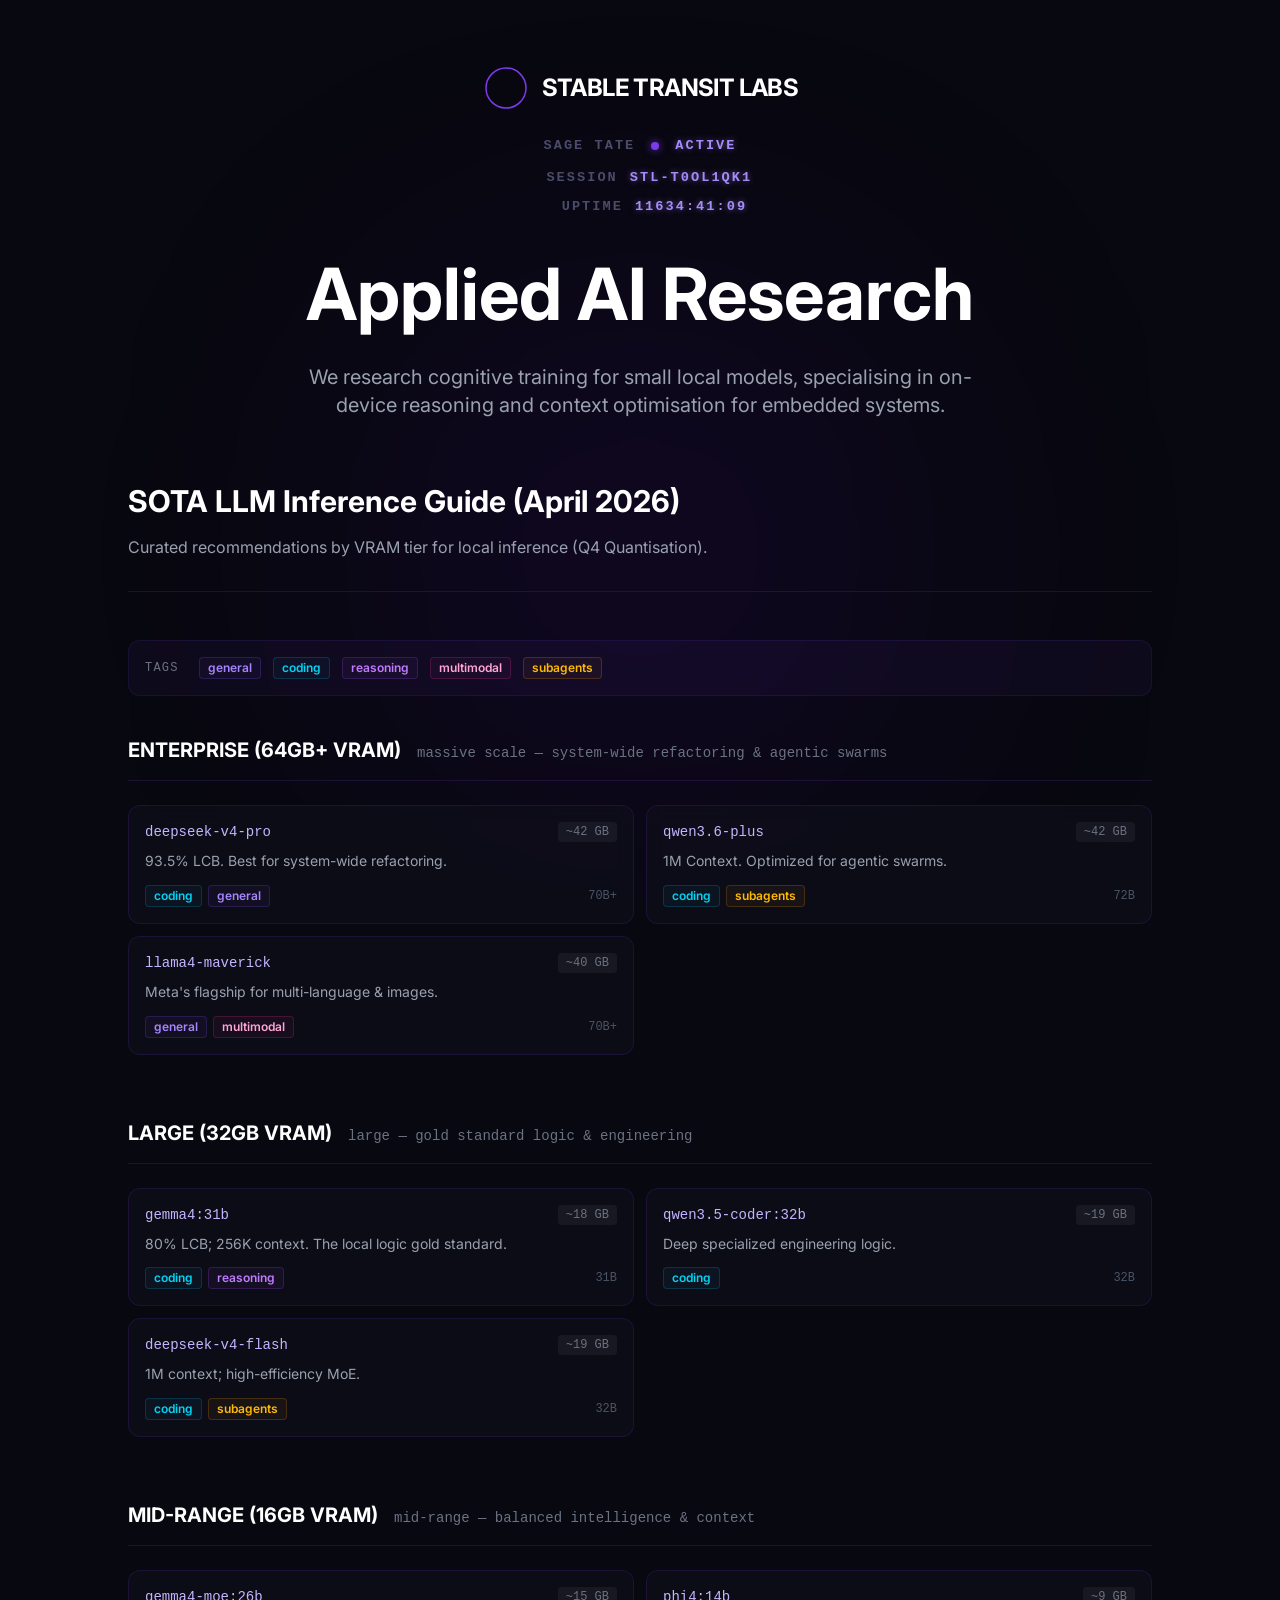
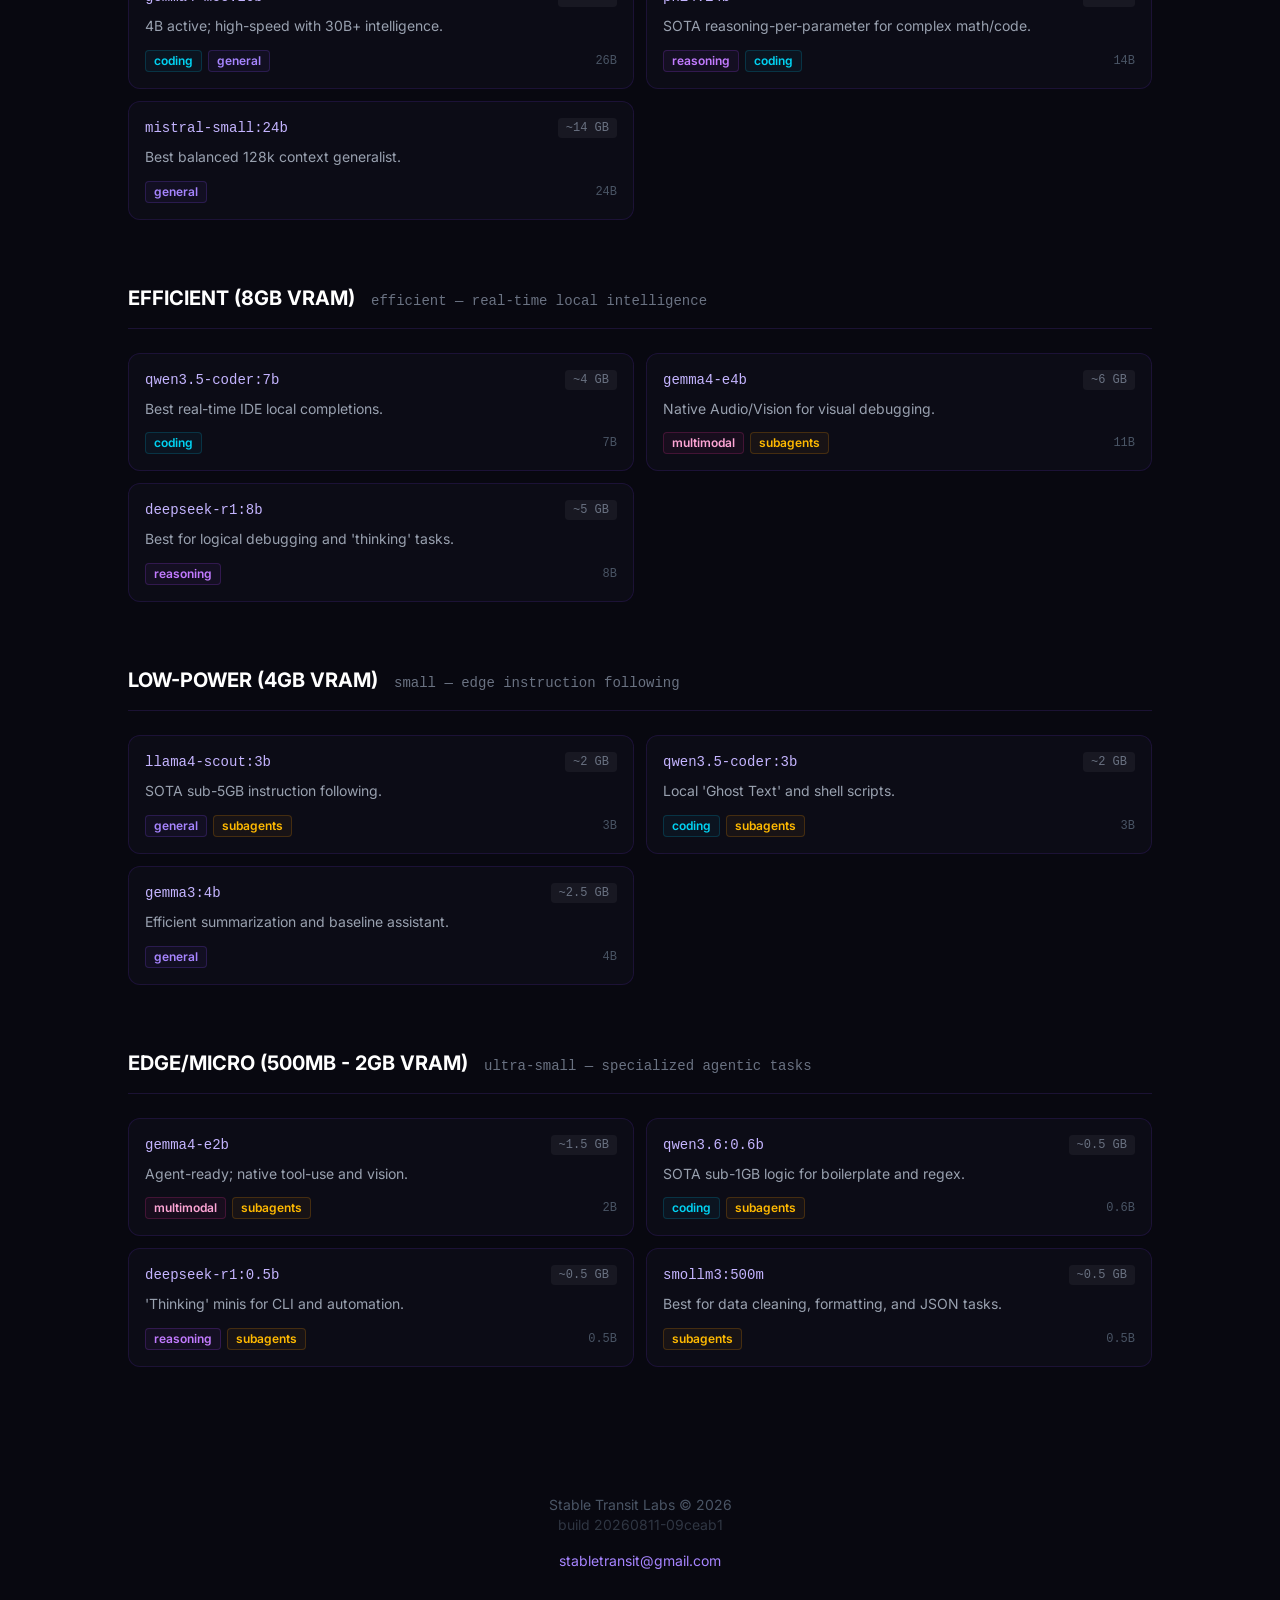
==== index.html @ 088f3f66 "deploy: build stamp at /version.json and in the footer" ====
<!DOCTYPE html><html lang="en"><head><meta name="build" content="20260811-09ceab1"><meta charset="utf-8"><link rel="icon" type="image/svg+xml" href="/favicon.svg"><meta name="viewport" content="width=device-width"><meta name="generator" content="Astro v7.2.0"><title>Stable Transit Labs | AI Research</title><meta name="description" content="Stable Transit Labs researches efficient local AI models and cognitive training methods. Includes a curated guide of SOTA LLMs for local hardware."><link rel="preconnect" href="https://fonts.googleapis.com"><link rel="preconnect" href="https://fonts.gstatic.com" crossorigin><link href="https://fonts.googleapis.com/css2?family=Inter:wght@400;600;700&family=Outfit:wght@500;700&display=swap" rel="stylesheet"><link rel="stylesheet" href="/assets/index.BXqlwFEC.css"></head><body class="bg-[#080810] text-gray-300"><main class="min-h-screen p-6 py-16"><div class="max-w-5xl mx-auto space-y-16"><!-- Header --><div class="text-center space-y-6"><div class="flex items-center justify-center gap-3"><!-- SVG Logo --><svg class="w-12 h-12" viewBox="0 0 48 48" fill="none" xmlns="http://www.w3.org/2000/svg"><circle cx="24" cy="24" r="20" fill="none" stroke="#7c3aed" stroke-width="1.5"></circle></svg><span class="text-2xl font-bold tracking-tight text-white font-outfit uppercase">Stable Transit Labs</span></div><div class="sage-status-wrapper" data-astro-cid-mwfmpsfx><div class="status-row" data-astro-cid-mwfmpsfx><span class="status-label" data-astro-cid-mwfmpsfx>SAGE TATE</span><span class="status-dot-wrapper" data-astro-cid-mwfmpsfx><span class="status-dot" data-astro-cid-mwfmpsfx></span></span><span class="status-value" id="sage-status-text" data-astro-cid-mwfmpsfx>INITIALISING</span></div><div class="status-row mt-2" data-astro-cid-mwfmpsfx><span class="status-label" data-astro-cid-mwfmpsfx>SESSION</span><span class="status-value font-mono" id="session-id" data-astro-cid-mwfmpsfx>--</span></div><div class="status-row mt-1" data-astro-cid-mwfmpsfx><span class="status-label" data-astro-cid-mwfmpsfx>UPTIME</span><span class="status-value font-mono" id="uptime-counter" data-astro-cid-mwfmpsfx>00:00:00</span></div></div><script type="module">var e=[`ACTIVE`,`REASONING`,`LISTENING`,`PROCESSING`,`READY`],t=0,n=Math.random().toString(36).substring(2,10).toUpperCase(),r=document.getElementById(`session-id`);r&&(r.textContent=`STL-${n}`);var i=new Date(`2025-08-08T08:00:00Z`).getTime();function a(){let n=document.getElementById(`sage-status-text`);n&&(n.textContent=e[t%e.length],t++)}function o(){let e=document.getElementById(`uptime-counter`);if(!e)return;let t=Date.now()-i,n=Math.floor(t/1e3);e.textContent=`${Math.floor(n/3600).toString().padStart(2,`0`)}:${Math.floor(n%3600/60).toString().padStart(2,`0`)}:${(n%60).toString().padStart(2,`0`)}`}a(),o(),setInterval(a,3e3),setInterval(o,1e3);</script><h1 class="text-5xl md:text-7xl font-bold text-white font-outfit leading-tight">Applied AI Research</h1><p class="text-xl text-gray-400 max-w-2xl mx-auto">We research cognitive training for small local models, specialising in on-device reasoning and context optimisation for embedded systems.</p></div><!-- LLM Guide Section --><section><div class="border-b border-violet-500/15 pb-8 mb-12"><h2 class="text-3xl font-bold text-white font-outfit mb-4">SOTA LLM Inference Guide (April 2026)</h2><p class="text-gray-400">Curated recommendations by VRAM tier for local inference (Q4 Quantisation).</p></div><div class="flex flex-wrap gap-3 mb-10 p-4 rounded-xl border border-violet-500/10 bg-violet-500/5"><span class="text-xs text-gray-500 uppercase tracking-widest self-center mr-2 font-mono">tags</span><span class="px-2 py-0.5 rounded text-xs font-semibold border border-violet-500/20 bg-violet-500/5 text-violet-400">general</span><span class="px-2 py-0.5 rounded text-xs font-semibold border border-cyan-500/20 bg-cyan-500/5 text-cyan-400">coding</span><span class="px-2 py-0.5 rounded text-xs font-semibold border border-purple-500/20 bg-purple-500/5 text-purple-400">reasoning</span><span class="px-2 py-0.5 rounded text-xs font-semibold border border-pink-500/20 bg-pink-500/5 text-pink-300">multimodal</span><span class="px-2 py-0.5 rounded text-xs font-semibold border border-amber-500/20 bg-amber-500/5 text-amber-400">subagents</span></div><div class="space-y-16"><div class="space-y-6"><div class="flex items-baseline gap-4 border-b border-violet-500/15 pb-4"><h3 class="text-xl font-bold text-white font-outfit">ENTERPRISE (64GB+ VRAM)</h3><span class="text-gray-500 text-sm font-mono">massive scale — system-wide refactoring &amp; agentic swarms</span></div><div class="grid grid-cols-1 md:grid-cols-2 gap-3"><div class="glass-card p-4 hover:border-violet-500/30 transition-colors border border-transparent bg-white/5 rounded-lg"><div class="flex items-start justify-between gap-3 mb-2"><code class="font-mono text-sm text-violet-300 break-all">deepseek-v4-pro</code><span class="shrink-0 text-xs font-mono text-gray-500 bg-white/5 px-2 py-0.5 rounded">~42 GB</span></div><p class="text-sm text-gray-400 mb-3 leading-relaxed">93.5% LCB. Best for system-wide refactoring.</p><div class="flex items-center justify-between"><div class="flex flex-wrap gap-1.5"><span class="px-2 py-0.5 rounded text-xs font-semibold border border-cyan-500/20 bg-cyan-500/5 text-cyan-400">coding</span><span class="px-2 py-0.5 rounded text-xs font-semibold border border-violet-500/20 bg-violet-500/5 text-violet-400">general</span></div><span class="text-xs font-mono text-gray-600">70B+</span></div></div><div class="glass-card p-4 hover:border-violet-500/30 transition-colors border border-transparent bg-white/5 rounded-lg"><div class="flex items-start justify-between gap-3 mb-2"><code class="font-mono text-sm text-violet-300 break-all">qwen3.6-plus</code><span class="shrink-0 text-xs font-mono text-gray-500 bg-white/5 px-2 py-0.5 rounded">~42 GB</span></div><p class="text-sm text-gray-400 mb-3 leading-relaxed">1M Context. Optimized for agentic swarms.</p><div class="flex items-center justify-between"><div class="flex flex-wrap gap-1.5"><span class="px-2 py-0.5 rounded text-xs font-semibold border border-cyan-500/20 bg-cyan-500/5 text-cyan-400">coding</span><span class="px-2 py-0.5 rounded text-xs font-semibold border border-amber-500/20 bg-amber-500/5 text-amber-400">subagents</span></div><span class="text-xs font-mono text-gray-600">72B</span></div></div><div class="glass-card p-4 hover:border-violet-500/30 transition-colors border border-transparent bg-white/5 rounded-lg"><div class="flex items-start justify-between gap-3 mb-2"><code class="font-mono text-sm text-violet-300 break-all">llama4-maverick</code><span class="shrink-0 text-xs font-mono text-gray-500 bg-white/5 px-2 py-0.5 rounded">~40 GB</span></div><p class="text-sm text-gray-400 mb-3 leading-relaxed">Meta&#39;s flagship for multi-language &amp; images.</p><div class="flex items-center justify-between"><div class="flex flex-wrap gap-1.5"><span class="px-2 py-0.5 rounded text-xs font-semibold border border-violet-500/20 bg-violet-500/5 text-violet-400">general</span><span class="px-2 py-0.5 rounded text-xs font-semibold border border-pink-500/20 bg-pink-500/5 text-pink-300">multimodal</span></div><span class="text-xs font-mono text-gray-600">70B+</span></div></div></div></div><div class="space-y-6"><div class="flex items-baseline gap-4 border-b border-violet-500/15 pb-4"><h3 class="text-xl font-bold text-white font-outfit">LARGE (32GB VRAM)</h3><span class="text-gray-500 text-sm font-mono">large — gold standard logic &amp; engineering</span></div><div class="grid grid-cols-1 md:grid-cols-2 gap-3"><div class="glass-card p-4 hover:border-violet-500/30 transition-colors border border-transparent bg-white/5 rounded-lg"><div class="flex items-start justify-between gap-3 mb-2"><code class="font-mono text-sm text-violet-300 break-all">gemma4:31b</code><span class="shrink-0 text-xs font-mono text-gray-500 bg-white/5 px-2 py-0.5 rounded">~18 GB</span></div><p class="text-sm text-gray-400 mb-3 leading-relaxed">80% LCB; 256K context. The local logic gold standard.</p><div class="flex items-center justify-between"><div class="flex flex-wrap gap-1.5"><span class="px-2 py-0.5 rounded text-xs font-semibold border border-cyan-500/20 bg-cyan-500/5 text-cyan-400">coding</span><span class="px-2 py-0.5 rounded text-xs font-semibold border border-purple-500/20 bg-purple-500/5 text-purple-400">reasoning</span></div><span class="text-xs font-mono text-gray-600">31B</span></div></div><div class="glass-card p-4 hover:border-violet-500/30 transition-colors border border-transparent bg-white/5 rounded-lg"><div class="flex items-start justify-between gap-3 mb-2"><code class="font-mono text-sm text-violet-300 break-all">qwen3.5-coder:32b</code><span class="shrink-0 text-xs font-mono text-gray-500 bg-white/5 px-2 py-0.5 rounded">~19 GB</span></div><p class="text-sm text-gray-400 mb-3 leading-relaxed">Deep specialized engineering logic.</p><div class="flex items-center justify-between"><div class="flex flex-wrap gap-1.5"><span class="px-2 py-0.5 rounded text-xs font-semibold border border-cyan-500/20 bg-cyan-500/5 text-cyan-400">coding</span></div><span class="text-xs font-mono text-gray-600">32B</span></div></div><div class="glass-card p-4 hover:border-violet-500/30 transition-colors border border-transparent bg-white/5 rounded-lg"><div class="flex items-start justify-between gap-3 mb-2"><code class="font-mono text-sm text-violet-300 break-all">deepseek-v4-flash</code><span class="shrink-0 text-xs font-mono text-gray-500 bg-white/5 px-2 py-0.5 rounded">~19 GB</span></div><p class="text-sm text-gray-400 mb-3 leading-relaxed">1M context; high-efficiency MoE.</p><div class="flex items-center justify-between"><div class="flex flex-wrap gap-1.5"><span class="px-2 py-0.5 rounded text-xs font-semibold border border-cyan-500/20 bg-cyan-500/5 text-cyan-400">coding</span><span class="px-2 py-0.5 rounded text-xs font-semibold border border-amber-500/20 bg-amber-500/5 text-amber-400">subagents</span></div><span class="text-xs font-mono text-gray-600">32B</span></div></div></div></div><div class="space-y-6"><div class="flex items-baseline gap-4 border-b border-violet-500/15 pb-4"><h3 class="text-xl font-bold text-white font-outfit">MID-RANGE (16GB VRAM)</h3><span class="text-gray-500 text-sm font-mono">mid-range — balanced intelligence &amp; context</span></div><div class="grid grid-cols-1 md:grid-cols-2 gap-3"><div class="glass-card p-4 hover:border-violet-500/30 transition-colors border border-transparent bg-white/5 rounded-lg"><div class="flex items-start justify-between gap-3 mb-2"><code class="font-mono text-sm text-violet-300 break-all">gemma4-moe:26b</code><span class="shrink-0 text-xs font-mono text-gray-500 bg-white/5 px-2 py-0.5 rounded">~15 GB</span></div><p class="text-sm text-gray-400 mb-3 leading-relaxed">4B active; high-speed with 30B+ intelligence.</p><div class="flex items-center justify-between"><div class="flex flex-wrap gap-1.5"><span class="px-2 py-0.5 rounded text-xs font-semibold border border-cyan-500/20 bg-cyan-500/5 text-cyan-400">coding</span><span class="px-2 py-0.5 rounded text-xs font-semibold border border-violet-500/20 bg-violet-500/5 text-violet-400">general</span></div><span class="text-xs font-mono text-gray-600">26B</span></div></div><div class="glass-card p-4 hover:border-violet-500/30 transition-colors border border-transparent bg-white/5 rounded-lg"><div class="flex items-start justify-between gap-3 mb-2"><code class="font-mono text-sm text-violet-300 break-all">phi4:14b</code><span class="shrink-0 text-xs font-mono text-gray-500 bg-white/5 px-2 py-0.5 rounded">~9 GB</span></div><p class="text-sm text-gray-400 mb-3 leading-relaxed">SOTA reasoning-per-parameter for complex math/code.</p><div class="flex items-center justify-between"><div class="flex flex-wrap gap-1.5"><span class="px-2 py-0.5 rounded text-xs font-semibold border border-purple-500/20 bg-purple-500/5 text-purple-400">reasoning</span><span class="px-2 py-0.5 rounded text-xs font-semibold border border-cyan-500/20 bg-cyan-500/5 text-cyan-400">coding</span></div><span class="text-xs font-mono text-gray-600">14B</span></div></div><div class="glass-card p-4 hover:border-violet-500/30 transition-colors border border-transparent bg-white/5 rounded-lg"><div class="flex items-start justify-between gap-3 mb-2"><code class="font-mono text-sm text-violet-300 break-all">mistral-small:24b</code><span class="shrink-0 text-xs font-mono text-gray-500 bg-white/5 px-2 py-0.5 rounded">~14 GB</span></div><p class="text-sm text-gray-400 mb-3 leading-relaxed">Best balanced 128k context generalist.</p><div class="flex items-center justify-between"><div class="flex flex-wrap gap-1.5"><span class="px-2 py-0.5 rounded text-xs font-semibold border border-violet-500/20 bg-violet-500/5 text-violet-400">general</span></div><span class="text-xs font-mono text-gray-600">24B</span></div></div></div></div><div class="space-y-6"><div class="flex items-baseline gap-4 border-b border-violet-500/15 pb-4"><h3 class="text-xl font-bold text-white font-outfit">EFFICIENT (8GB VRAM)</h3><span class="text-gray-500 text-sm font-mono">efficient — real-time local intelligence</span></div><div class="grid grid-cols-1 md:grid-cols-2 gap-3"><div class="glass-card p-4 hover:border-violet-500/30 transition-colors border border-transparent bg-white/5 rounded-lg"><div class="flex items-start justify-between gap-3 mb-2"><code class="font-mono text-sm text-violet-300 break-all">qwen3.5-coder:7b</code><span class="shrink-0 text-xs font-mono text-gray-500 bg-white/5 px-2 py-0.5 rounded">~4 GB</span></div><p class="text-sm text-gray-400 mb-3 leading-relaxed">Best real-time IDE local completions.</p><div class="flex items-center justify-between"><div class="flex flex-wrap gap-1.5"><span class="px-2 py-0.5 rounded text-xs font-semibold border border-cyan-500/20 bg-cyan-500/5 text-cyan-400">coding</span></div><span class="text-xs font-mono text-gray-600">7B</span></div></div><div class="glass-card p-4 hover:border-violet-500/30 transition-colors border border-transparent bg-white/5 rounded-lg"><div class="flex items-start justify-between gap-3 mb-2"><code class="font-mono text-sm text-violet-300 break-all">gemma4-e4b</code><span class="shrink-0 text-xs font-mono text-gray-500 bg-white/5 px-2 py-0.5 rounded">~6 GB</span></div><p class="text-sm text-gray-400 mb-3 leading-relaxed">Native Audio/Vision for visual debugging.</p><div class="flex items-center justify-between"><div class="flex flex-wrap gap-1.5"><span class="px-2 py-0.5 rounded text-xs font-semibold border border-pink-500/20 bg-pink-500/5 text-pink-300">multimodal</span><span class="px-2 py-0.5 rounded text-xs font-semibold border border-amber-500/20 bg-amber-500/5 text-amber-400">subagents</span></div><span class="text-xs font-mono text-gray-600">11B</span></div></div><div class="glass-card p-4 hover:border-violet-500/30 transition-colors border border-transparent bg-white/5 rounded-lg"><div class="flex items-start justify-between gap-3 mb-2"><code class="font-mono text-sm text-violet-300 break-all">deepseek-r1:8b</code><span class="shrink-0 text-xs font-mono text-gray-500 bg-white/5 px-2 py-0.5 rounded">~5 GB</span></div><p class="text-sm text-gray-400 mb-3 leading-relaxed">Best for logical debugging and &#39;thinking&#39; tasks.</p><div class="flex items-center justify-between"><div class="flex flex-wrap gap-1.5"><span class="px-2 py-0.5 rounded text-xs font-semibold border border-purple-500/20 bg-purple-500/5 text-purple-400">reasoning</span></div><span class="text-xs font-mono text-gray-600">8B</span></div></div></div></div><div class="space-y-6"><div class="flex items-baseline gap-4 border-b border-violet-500/15 pb-4"><h3 class="text-xl font-bold text-white font-outfit">LOW-POWER (4GB VRAM)</h3><span class="text-gray-500 text-sm font-mono">small — edge instruction following</span></div><div class="grid grid-cols-1 md:grid-cols-2 gap-3"><div class="glass-card p-4 hover:border-violet-500/30 transition-colors border border-transparent bg-white/5 rounded-lg"><div class="flex items-start justify-between gap-3 mb-2"><code class="font-mono text-sm text-violet-300 break-all">llama4-scout:3b</code><span class="shrink-0 text-xs font-mono text-gray-500 bg-white/5 px-2 py-0.5 rounded">~2 GB</span></div><p class="text-sm text-gray-400 mb-3 leading-relaxed">SOTA sub-5GB instruction following.</p><div class="flex items-center justify-between"><div class="flex flex-wrap gap-1.5"><span class="px-2 py-0.5 rounded text-xs font-semibold border border-violet-500/20 bg-violet-500/5 text-violet-400">general</span><span class="px-2 py-0.5 rounded text-xs font-semibold border border-amber-500/20 bg-amber-500/5 text-amber-400">subagents</span></div><span class="text-xs font-mono text-gray-600">3B</span></div></div><div class="glass-card p-4 hover:border-violet-500/30 transition-colors border border-transparent bg-white/5 rounded-lg"><div class="flex items-start justify-between gap-3 mb-2"><code class="font-mono text-sm text-violet-300 break-all">qwen3.5-coder:3b</code><span class="shrink-0 text-xs font-mono text-gray-500 bg-white/5 px-2 py-0.5 rounded">~2 GB</span></div><p class="text-sm text-gray-400 mb-3 leading-relaxed">Local &#39;Ghost Text&#39; and shell scripts.</p><div class="flex items-center justify-between"><div class="flex flex-wrap gap-1.5"><span class="px-2 py-0.5 rounded text-xs font-semibold border border-cyan-500/20 bg-cyan-500/5 text-cyan-400">coding</span><span class="px-2 py-0.5 rounded text-xs font-semibold border border-amber-500/20 bg-amber-500/5 text-amber-400">subagents</span></div><span class="text-xs font-mono text-gray-600">3B</span></div></div><div class="glass-card p-4 hover:border-violet-500/30 transition-colors border border-transparent bg-white/5 rounded-lg"><div class="flex items-start justify-between gap-3 mb-2"><code class="font-mono text-sm text-violet-300 break-all">gemma3:4b</code><span class="shrink-0 text-xs font-mono text-gray-500 bg-white/5 px-2 py-0.5 rounded">~2.5 GB</span></div><p class="text-sm text-gray-400 mb-3 leading-relaxed">Efficient summarization and baseline assistant.</p><div class="flex items-center justify-between"><div class="flex flex-wrap gap-1.5"><span class="px-2 py-0.5 rounded text-xs font-semibold border border-violet-500/20 bg-violet-500/5 text-violet-400">general</span></div><span class="text-xs font-mono text-gray-600">4B</span></div></div></div></div><div class="space-y-6"><div class="flex items-baseline gap-4 border-b border-violet-500/15 pb-4"><h3 class="text-xl font-bold text-white font-outfit">EDGE/MICRO (500MB - 2GB VRAM)</h3><span class="text-gray-500 text-sm font-mono">ultra-small — specialized agentic tasks</span></div><div class="grid grid-cols-1 md:grid-cols-2 gap-3"><div class="glass-card p-4 hover:border-violet-500/30 transition-colors border border-transparent bg-white/5 rounded-lg"><div class="flex items-start justify-between gap-3 mb-2"><code class="font-mono text-sm text-violet-300 break-all">gemma4-e2b</code><span class="shrink-0 text-xs font-mono text-gray-500 bg-white/5 px-2 py-0.5 rounded">~1.5 GB</span></div><p class="text-sm text-gray-400 mb-3 leading-relaxed">Agent-ready; native tool-use and vision.</p><div class="flex items-center justify-between"><div class="flex flex-wrap gap-1.5"><span class="px-2 py-0.5 rounded text-xs font-semibold border border-pink-500/20 bg-pink-500/5 text-pink-300">multimodal</span><span class="px-2 py-0.5 rounded text-xs font-semibold border border-amber-500/20 bg-amber-500/5 text-amber-400">subagents</span></div><span class="text-xs font-mono text-gray-600">2B</span></div></div><div class="glass-card p-4 hover:border-violet-500/30 transition-colors border border-transparent bg-white/5 rounded-lg"><div class="flex items-start justify-between gap-3 mb-2"><code class="font-mono text-sm text-violet-300 break-all">qwen3.6:0.6b</code><span class="shrink-0 text-xs font-mono text-gray-500 bg-white/5 px-2 py-0.5 rounded">~0.5 GB</span></div><p class="text-sm text-gray-400 mb-3 leading-relaxed">SOTA sub-1GB logic for boilerplate and regex.</p><div class="flex items-center justify-between"><div class="flex flex-wrap gap-1.5"><span class="px-2 py-0.5 rounded text-xs font-semibold border border-cyan-500/20 bg-cyan-500/5 text-cyan-400">coding</span><span class="px-2 py-0.5 rounded text-xs font-semibold border border-amber-500/20 bg-amber-500/5 text-amber-400">subagents</span></div><span class="text-xs font-mono text-gray-600">0.6B</span></div></div><div class="glass-card p-4 hover:border-violet-500/30 transition-colors border border-transparent bg-white/5 rounded-lg"><div class="flex items-start justify-between gap-3 mb-2"><code class="font-mono text-sm text-violet-300 break-all">deepseek-r1:0.5b</code><span class="shrink-0 text-xs font-mono text-gray-500 bg-white/5 px-2 py-0.5 rounded">~0.5 GB</span></div><p class="text-sm text-gray-400 mb-3 leading-relaxed">&#39;Thinking&#39; minis for CLI and automation.</p><div class="flex items-center justify-between"><div class="flex flex-wrap gap-1.5"><span class="px-2 py-0.5 rounded text-xs font-semibold border border-purple-500/20 bg-purple-500/5 text-purple-400">reasoning</span><span class="px-2 py-0.5 rounded text-xs font-semibold border border-amber-500/20 bg-amber-500/5 text-amber-400">subagents</span></div><span class="text-xs font-mono text-gray-600">0.5B</span></div></div><div class="glass-card p-4 hover:border-violet-500/30 transition-colors border border-transparent bg-white/5 rounded-lg"><div class="flex items-start justify-between gap-3 mb-2"><code class="font-mono text-sm text-violet-300 break-all">smollm3:500m</code><span class="shrink-0 text-xs font-mono text-gray-500 bg-white/5 px-2 py-0.5 rounded">~0.5 GB</span></div><p class="text-sm text-gray-400 mb-3 leading-relaxed">Best for data cleaning, formatting, and JSON tasks.</p><div class="flex items-center justify-between"><div class="flex flex-wrap gap-1.5"><span class="px-2 py-0.5 rounded text-xs font-semibold border border-amber-500/20 bg-amber-500/5 text-amber-400">subagents</span></div><span class="text-xs font-mono text-gray-600">0.5B</span></div></div></div></div></div></section><footer class="pt-16 text-sm text-gray-600 text-center"><p>Stable Transit Labs © 2026</p><span class="opacity-60">build 20260811-09ceab1</span><a href="mailto:stabletransit@gmail.com" class="text-violet-400 hover:text-white mt-4 block">stabletransit@gmail.com</a></footer></div></main><div class="fixed inset-0 -z-10 overflow-hidden pointer-events-none"><div class="absolute top-1/3 left-1/2 -translate-x-1/2 w-[500px] h-[500px] bg-violet-700/10 blur-[140px] rounded-full"></div></div></body></html>
---- assets/index.BXqlwFEC.css ----
/*! tailwindcss v4.3.3 | MIT License | https://tailwindcss.com */
@layer properties{@supports (((-webkit-hyphens:none)) and (not (margin-trim:inline))) or ((-moz-orient:inline) and (not (color:rgb(from red r g b)))){*,:before,:after,::backdrop{--tw-translate-x:0;--tw-translate-y:0;--tw-translate-z:0;--tw-space-y-reverse:0;--tw-border-style:solid;--tw-leading:initial;--tw-font-weight:initial;--tw-tracking:initial;--tw-blur:initial;--tw-brightness:initial;--tw-contrast:initial;--tw-grayscale:initial;--tw-hue-rotate:initial;--tw-invert:initial;--tw-opacity:initial;--tw-saturate:initial;--tw-sepia:initial;--tw-drop-shadow:initial;--tw-drop-shadow-color:initial;--tw-drop-shadow-alpha:100%;--tw-drop-shadow-size:initial;--tw-ease:initial}}}@layer theme{:root,:host{--font-sans:-apple-system, BlinkMacSystemFont, "Segoe UI", Roboto, "Helvetica Neue", "Noto Sans", Arial, sans-serif, "Apple Color Emoji", "Segoe UI Emoji", "Segoe UI Symbol", "Noto Color Emoji";--font-mono:ui-monospace, SFMono-Regular, Menlo, Monaco, Consolas, "Liberation Mono", "Courier New", monospace;--color-amber-400:oklch(82.8% .189 84.429);--color-amber-500:oklch(76.9% .188 70.08);--color-cyan-400:oklch(78.9% .154 211.53);--color-cyan-500:oklch(71.5% .143 215.221);--color-violet-300:oklch(81.1% .111 293.571);--color-violet-400:oklch(70.2% .183 293.541);--color-violet-500:oklch(60.6% .25 292.717);--color-violet-700:oklch(49.1% .27 292.581);--color-purple-400:oklch(71.4% .203 305.504);--color-purple-500:oklch(62.7% .265 303.9);--color-pink-300:oklch(82.3% .12 346.018);--color-pink-500:oklch(65.6% .241 354.308);--color-gray-300:oklch(87.2% .01 258.338);--color-gray-400:oklch(70.7% .022 261.325);--color-gray-500:oklch(55.1% .027 264.364);--color-gray-600:oklch(44.6% .03 256.802);--color-white:#fff;--spacing:.25rem;--container-2xl:42rem;--container-5xl:64rem;--text-xs:.75rem;--text-xs--line-height:calc(1 / .75);--text-sm:.875rem;--text-sm--line-height:calc(1.25 / .875);--text-xl:1.25rem;--text-xl--line-height:calc(1.75 / 1.25);--text-2xl:1.5rem;--text-2xl--line-height:calc(2 / 1.5);--text-3xl:1.875rem;--text-3xl--line-height:calc(2.25 / 1.875);--text-5xl:3rem;--text-5xl--line-height:1;--text-7xl:4.5rem;--text-7xl--line-height:1;--font-weight-semibold:600;--font-weight-bold:700;--tracking-tight:-.025em;--tracking-widest:.1em;--leading-tight:1.25;--leading-relaxed:1.625;--radius-lg:.5rem;--radius-xl:.75rem;--ease-in-out:cubic-bezier(.4, 0, .2, 1);--default-transition-duration:.15s;--default-transition-timing-function:cubic-bezier(.4, 0, .2, 1);--default-font-family:var(--font-sans);--default-mono-font-family:var(--font-mono);--color-brand-violet:var(--color-brand-violet);--color-brand-indigo:var(--color-brand-indigo);--color-bg-dark:var(--color-bg-dark);--color-bg-card:var(--color-bg-card)}}@layer base{*,:after,:before,::backdrop{box-sizing:border-box;border:0 solid;margin:0;padding:0}::file-selector-button{box-sizing:border-box;border:0 solid;margin:0;padding:0}html,:host{-webkit-text-size-adjust:100%;tab-size:4;line-height:1.5;font-family:var(--default-font-family,-apple-system, BlinkMacSystemFont, "Segoe UI", Roboto, "Helvetica Neue", "Noto Sans", Arial, sans-serif, "Apple Color Emoji", "Segoe UI Emoji", "Segoe UI Symbol", "Noto Color Emoji");font-feature-settings:var(--default-font-feature-settings,normal);font-variation-settings:var(--default-font-variation-settings,normal);-webkit-tap-highlight-color:transparent}hr{height:0;color:inherit;border-top-width:1px}abbr:where([title]){text-decoration:underline dotted}h1,h2,h3,h4,h5,h6{font-size:inherit;font-weight:inherit}a{color:inherit;-webkit-text-decoration:inherit;-webkit-text-decoration:inherit;-webkit-text-decoration:inherit;text-decoration:inherit}b,strong{font-weight:bolder}code,kbd,samp,pre{font-family:var(--default-mono-font-family,ui-monospace, SFMono-Regular, Menlo, Monaco, Consolas, "Liberation Mono", "Courier New", monospace);font-feature-settings:var(--default-mono-font-feature-settings,normal);font-variation-settings:var(--default-mono-font-variation-settings,normal);font-size:1em}small{font-size:80%}sub,sup{vertical-align:baseline;font-size:75%;line-height:0;position:relative}sub{bottom:-.25em}sup{top:-.5em}table{text-indent:0;border-color:inherit;border-collapse:collapse}:-moz-focusring:where(:not(iframe)){outline:auto}progress{vertical-align:baseline}summary{display:list-item}ol,ul,menu{list-style:none}img,svg,video,canvas,audio,iframe,embed,object{vertical-align:middle;display:block}img,video{max-width:100%;height:auto}button,input,select,optgroup,textarea{font:inherit;font-feature-settings:inherit;font-variation-settings:inherit;letter-spacing:inherit;color:inherit;opacity:1;background-color:#0000;border-radius:0}::file-selector-button{font:inherit;font-feature-settings:inherit;font-variation-settings:inherit;letter-spacing:inherit;color:inherit;opacity:1;background-color:#0000;border-radius:0}:where(select:is([multiple],[size])) optgroup{font-weight:bolder}:where(select:is([multiple],[size])) optgroup option{padding-inline-start:20px}::file-selector-button{margin-inline-end:4px}::placeholder{opacity:1}@supports (not ((-webkit-appearance:-apple-pay-button))) or (contain-intrinsic-size:1px){::placeholder{color:currentColor}@supports (color:color-mix(in lab, red, red)){::placeholder{color:color-mix(in oklab, currentcolor 50%, transparent)}}}textarea{resize:vertical}::-webkit-search-decoration{-webkit-appearance:none}::-webkit-date-and-time-value{min-height:1lh;text-align:inherit}::-webkit-datetime-edit{display:inline-flex}::-webkit-datetime-edit-fields-wrapper{padding:0}::-webkit-datetime-edit{padding-block:0}::-webkit-datetime-edit-year-field{padding-block:0}::-webkit-datetime-edit-month-field{padding-block:0}::-webkit-datetime-edit-day-field{padding-block:0}::-webkit-datetime-edit-hour-field{padding-block:0}::-webkit-datetime-edit-minute-field{padding-block:0}::-webkit-datetime-edit-second-field{padding-block:0}::-webkit-datetime-edit-millisecond-field{padding-block:0}::-webkit-datetime-edit-meridiem-field{padding-block:0}::-webkit-calendar-picker-indicator{line-height:1}:-moz-ui-invalid{box-shadow:none}button,input:where([type=button],[type=reset],[type=submit]){appearance:button}::file-selector-button{appearance:button}::-webkit-inner-spin-button{height:auto}::-webkit-outer-spin-button{height:auto}[hidden]:where(:not([hidden=until-found])){display:none!important}}@layer components;@layer utilities{.pointer-events-none{pointer-events:none}.absolute{position:absolute}.fixed{position:fixed}.inset-0{inset:0}.top-1\/3{top:33.3333%}.left-1\/2{left:50%}.-z-10{z-index:calc(10 * -1)}.mx-auto{margin-inline:auto}.mt-1{margin-top:var(--spacing)}.mt-2{margin-top:calc(var(--spacing) * 2)}.mt-4{margin-top:calc(var(--spacing) * 4)}.mr-2{margin-right:calc(var(--spacing) * 2)}.mb-2{margin-bottom:calc(var(--spacing) * 2)}.mb-3{margin-bottom:calc(var(--spacing) * 3)}.mb-4{margin-bottom:calc(var(--spacing) * 4)}.mb-10{margin-bottom:calc(var(--spacing) * 10)}.mb-12{margin-bottom:calc(var(--spacing) * 12)}.block{display:block}.flex{display:flex}.grid{display:grid}.h-12{height:calc(var(--spacing) * 12)}.h-\[500px\]{height:500px}.min-h-screen{min-height:100vh}.w-12{width:calc(var(--spacing) * 12)}.w-\[500px\]{width:500px}.max-w-2xl{max-width:var(--container-2xl)}.max-w-5xl{max-width:var(--container-5xl)}.shrink-0{flex-shrink:0}.-translate-x-1\/2{--tw-translate-x:calc(calc(1 / 2 * 100%) * -1);translate:var(--tw-translate-x) var(--tw-translate-y)}.grid-cols-1{grid-template-columns:repeat(1,minmax(0,1fr))}.flex-wrap{flex-wrap:wrap}.items-baseline{align-items:baseline}.items-center{align-items:center}.items-start{align-items:flex-start}.justify-between{justify-content:space-between}.justify-center{justify-content:center}.gap-1\.5{gap:calc(var(--spacing) * 1.5)}.gap-3{gap:calc(var(--spacing) * 3)}.gap-4{gap:calc(var(--spacing) * 4)}:where(.space-y-6>:not(:last-child)){--tw-space-y-reverse:0;margin-block-start:calc(calc(var(--spacing) * 6) * var(--tw-space-y-reverse));margin-block-end:calc(calc(var(--spacing) * 6) * calc(1 - var(--tw-space-y-reverse)))}:where(.space-y-16>:not(:last-child)){--tw-space-y-reverse:0;margin-block-start:calc(calc(var(--spacing) * 16) * var(--tw-space-y-reverse));margin-block-end:calc(calc(var(--spacing) * 16) * calc(1 - var(--tw-space-y-reverse)))}.self-center{align-self:center}.overflow-hidden{overflow:hidden}.rounded{border-radius:.25rem}.rounded-full{border-radius:3.40282e38px}.rounded-lg{border-radius:var(--radius-lg)}.rounded-xl{border-radius:var(--radius-xl)}.border{border-style:var(--tw-border-style);border-width:1px}.border-b{border-bottom-style:var(--tw-border-style);border-bottom-width:1px}.border-amber-500\/20{border-color:#f99c0033}@supports (color:color-mix(in lab, red, red)){.border-amber-500\/20{border-color:color-mix(in oklab, var(--color-amber-500) 20%, transparent)}}.border-cyan-500\/20{border-color:#00b7d733}@supports (color:color-mix(in lab, red, red)){.border-cyan-500\/20{border-color:color-mix(in oklab, var(--color-cyan-500) 20%, transparent)}}.border-pink-500\/20{border-color:#f6339a33}@supports (color:color-mix(in lab, red, red)){.border-pink-500\/20{border-color:color-mix(in oklab, var(--color-pink-500) 20%, transparent)}}.border-purple-500\/20{border-color:#ac4bff33}@supports (color:color-mix(in lab, red, red)){.border-purple-500\/20{border-color:color-mix(in oklab, var(--color-purple-500) 20%, transparent)}}.border-transparent{border-color:#0000}.border-violet-500\/10{border-color:#8d54ff1a}@supports (color:color-mix(in lab, red, red)){.border-violet-500\/10{border-color:color-mix(in oklab, var(--color-violet-500) 10%, transparent)}}.border-violet-500\/15{border-color:#8d54ff26}@supports (color:color-mix(in lab, red, red)){.border-violet-500\/15{border-color:color-mix(in oklab, var(--color-violet-500) 15%, transparent)}}.border-violet-500\/20{border-color:#8d54ff33}@supports (color:color-mix(in lab, red, red)){.border-violet-500\/20{border-color:color-mix(in oklab, var(--color-violet-500) 20%, transparent)}}.bg-\[\#080810\]{background-color:#080810}.bg-amber-500\/5{background-color:#f99c000d}@supports (color:color-mix(in lab, red, red)){.bg-amber-500\/5{background-color:color-mix(in oklab, var(--color-amber-500) 5%, transparent)}}.bg-cyan-500\/5{background-color:#00b7d70d}@supports (color:color-mix(in lab, red, red)){.bg-cyan-500\/5{background-color:color-mix(in oklab, var(--color-cyan-500) 5%, transparent)}}.bg-pink-500\/5{background-color:#f6339a0d}@supports (color:color-mix(in lab, red, red)){.bg-pink-500\/5{background-color:color-mix(in oklab, var(--color-pink-500) 5%, transparent)}}.bg-purple-500\/5{background-color:#ac4bff0d}@supports (color:color-mix(in lab, red, red)){.bg-purple-500\/5{background-color:color-mix(in oklab, var(--color-purple-500) 5%, transparent)}}.bg-violet-500\/5{background-color:#8d54ff0d}@supports (color:color-mix(in lab, red, red)){.bg-violet-500\/5{background-color:color-mix(in oklab, var(--color-violet-500) 5%, transparent)}}.bg-violet-700\/10{background-color:#7008e71a}@supports (color:color-mix(in lab, red, red)){.bg-violet-700\/10{background-color:color-mix(in oklab, var(--color-violet-700) 10%, transparent)}}.bg-white\/5{background-color:#ffffff0d}@supports (color:color-mix(in lab, red, red)){.bg-white\/5{background-color:color-mix(in oklab, var(--color-white) 5%, transparent)}}.p-4{padding:calc(var(--spacing) * 4)}.p-6{padding:calc(var(--spacing) * 6)}.px-2{padding-inline:calc(var(--spacing) * 2)}.py-0\.5{padding-block:calc(var(--spacing) * .5)}.py-16{padding-block:calc(var(--spacing) * 16)}.pt-16{padding-top:calc(var(--spacing) * 16)}.pb-4{padding-bottom:calc(var(--spacing) * 4)}.pb-8{padding-bottom:calc(var(--spacing) * 8)}.text-center{text-align:center}.font-mono{font-family:var(--font-mono)}.text-2xl{font-size:var(--text-2xl);line-height:var(--tw-leading,var(--text-2xl--line-height))}.text-3xl{font-size:var(--text-3xl);line-height:var(--tw-leading,var(--text-3xl--line-height))}.text-5xl{font-size:var(--text-5xl);line-height:var(--tw-leading,var(--text-5xl--line-height))}.text-sm{font-size:var(--text-sm);line-height:var(--tw-leading,var(--text-sm--line-height))}.text-xl{font-size:var(--text-xl);line-height:var(--tw-leading,var(--text-xl--line-height))}.text-xs{font-size:var(--text-xs);line-height:var(--tw-leading,var(--text-xs--line-height))}.leading-relaxed{--tw-leading:var(--leading-relaxed);line-height:var(--leading-relaxed)}.leading-tight{--tw-leading:var(--leading-tight);line-height:var(--leading-tight)}.font-bold{--tw-font-weight:var(--font-weight-bold);font-weight:var(--font-weight-bold)}.font-semibold{--tw-font-weight:var(--font-weight-semibold);font-weight:var(--font-weight-semibold)}.tracking-tight{--tw-tracking:var(--tracking-tight);letter-spacing:var(--tracking-tight)}.tracking-widest{--tw-tracking:var(--tracking-widest);letter-spacing:var(--tracking-widest)}.break-all{word-break:break-all}.text-amber-400{color:var(--color-amber-400)}.text-cyan-400{color:var(--color-cyan-400)}.text-gray-300{color:var(--color-gray-300)}.text-gray-400{color:var(--color-gray-400)}.text-gray-500{color:var(--color-gray-500)}.text-gray-600{color:var(--color-gray-600)}.text-pink-300{color:var(--color-pink-300)}.text-purple-400{color:var(--color-purple-400)}.text-violet-300{color:var(--color-violet-300)}.text-violet-400{color:var(--color-violet-400)}.text-white{color:var(--color-white)}.uppercase{text-transform:uppercase}.opacity-60{opacity:.6}.blur-\[140px\]{--tw-blur:blur(140px);filter:var(--tw-blur,) var(--tw-brightness,) var(--tw-contrast,) var(--tw-grayscale,) var(--tw-hue-rotate,) var(--tw-invert,) var(--tw-saturate,) var(--tw-sepia,) var(--tw-drop-shadow,)}.transition-colors{transition-property:color,background-color,border-color,outline-color,text-decoration-color,fill,stroke,--tw-gradient-from,--tw-gradient-via,--tw-gradient-to;transition-timing-function:var(--tw-ease,var(--default-transition-timing-function));transition-duration:var(--tw-duration,var(--default-transition-duration))}.ease-in-out{--tw-ease:var(--ease-in-out);transition-timing-function:var(--ease-in-out)}@media (hover:hover){.hover\:border-violet-500\/30:hover{border-color:#8d54ff4d}@supports (color:color-mix(in lab, red, red)){.hover\:border-violet-500\/30:hover{border-color:color-mix(in oklab, var(--color-violet-500) 30%, transparent)}}.hover\:text-white:hover{color:var(--color-white)}}@media (width>=48rem){.md\:grid-cols-2{grid-template-columns:repeat(2,minmax(0,1fr))}.md\:text-7xl{font-size:var(--text-7xl);line-height:var(--tw-leading,var(--text-7xl--line-height))}}}:root{--color-brand-violet:#7c3aed;--color-brand-indigo:#4338ca;--color-bg-dark:#080810;--color-bg-card:#0f0f1a}body{background-color:var(--color-bg-dark);color:#e5e5e5;font-family:Inter,system-ui,-apple-system,sans-serif}.glass-card{backdrop-filter:blur(10px);background:#0f0f1ab3;border:1px solid #7c3aed26;border-radius:12px}.violet-glow{text-shadow:0 0 12px #7c3aed99}.violet-border-glow{box-shadow:0 0 15px #7c3aed40}@property --tw-translate-x{syntax:"*";inherits:false;initial-value:0}@property --tw-translate-y{syntax:"*";inherits:false;initial-value:0}@property --tw-translate-z{syntax:"*";inherits:false;initial-value:0}@property --tw-space-y-reverse{syntax:"*";inherits:false;initial-value:0}@property --tw-border-style{syntax:"*";inherits:false;initial-value:solid}@property --tw-leading{syntax:"*";inherits:false}@property --tw-font-weight{syntax:"*";inherits:false}@property --tw-tracking{syntax:"*";inherits:false}@property --tw-blur{syntax:"*";inherits:false}@property --tw-brightness{syntax:"*";inherits:false}@property --tw-contrast{syntax:"*";inherits:false}@property --tw-grayscale{syntax:"*";inherits:false}@property --tw-hue-rotate{syntax:"*";inherits:false}@property --tw-invert{syntax:"*";inherits:false}@property --tw-opacity{syntax:"*";inherits:false}@property --tw-saturate{syntax:"*";inherits:false}@property --tw-sepia{syntax:"*";inherits:false}@property --tw-drop-shadow{syntax:"*";inherits:false}@property --tw-drop-shadow-color{syntax:"*";inherits:false}@property --tw-drop-shadow-alpha{syntax:"<percentage>";inherits:false;initial-value:100%}@property --tw-drop-shadow-size{syntax:"*";inherits:false}@property --tw-ease{syntax:"*";inherits:false}.sage-status-wrapper[data-astro-cid-mwfmpsfx]{flex-direction:column;align-items:center;gap:.25rem;margin-bottom:2rem;font-family:Courier New,Courier,monospace;display:flex}.status-row[data-astro-cid-mwfmpsfx]{letter-spacing:.15em;align-items:center;gap:.75rem;font-size:.85rem;display:flex}.status-label[data-astro-cid-mwfmpsfx]{color:#4b4b6a;text-align:right;min-width:90px;font-weight:700}.status-value[data-astro-cid-mwfmpsfx]{color:#a78bfa;text-shadow:0 0 6px #a78bfa80;font-weight:700}.status-dot-wrapper[data-astro-cid-mwfmpsfx]{justify-content:center;align-items:center;width:16px;height:16px;display:inline-flex}.status-dot[data-astro-cid-mwfmpsfx]{background-color:#7c3aed;border-radius:50%;width:8px;height:8px;animation:2s ease-in-out infinite pulse-dot;display:inline-block;box-shadow:0 0 8px #7c3aedcc}@keyframes pulse-dot{0%,to{opacity:1;box-shadow:0 0 8px #7c3aedcc}50%{opacity:.5;box-shadow:0 0 3px #7c3aed4d}}
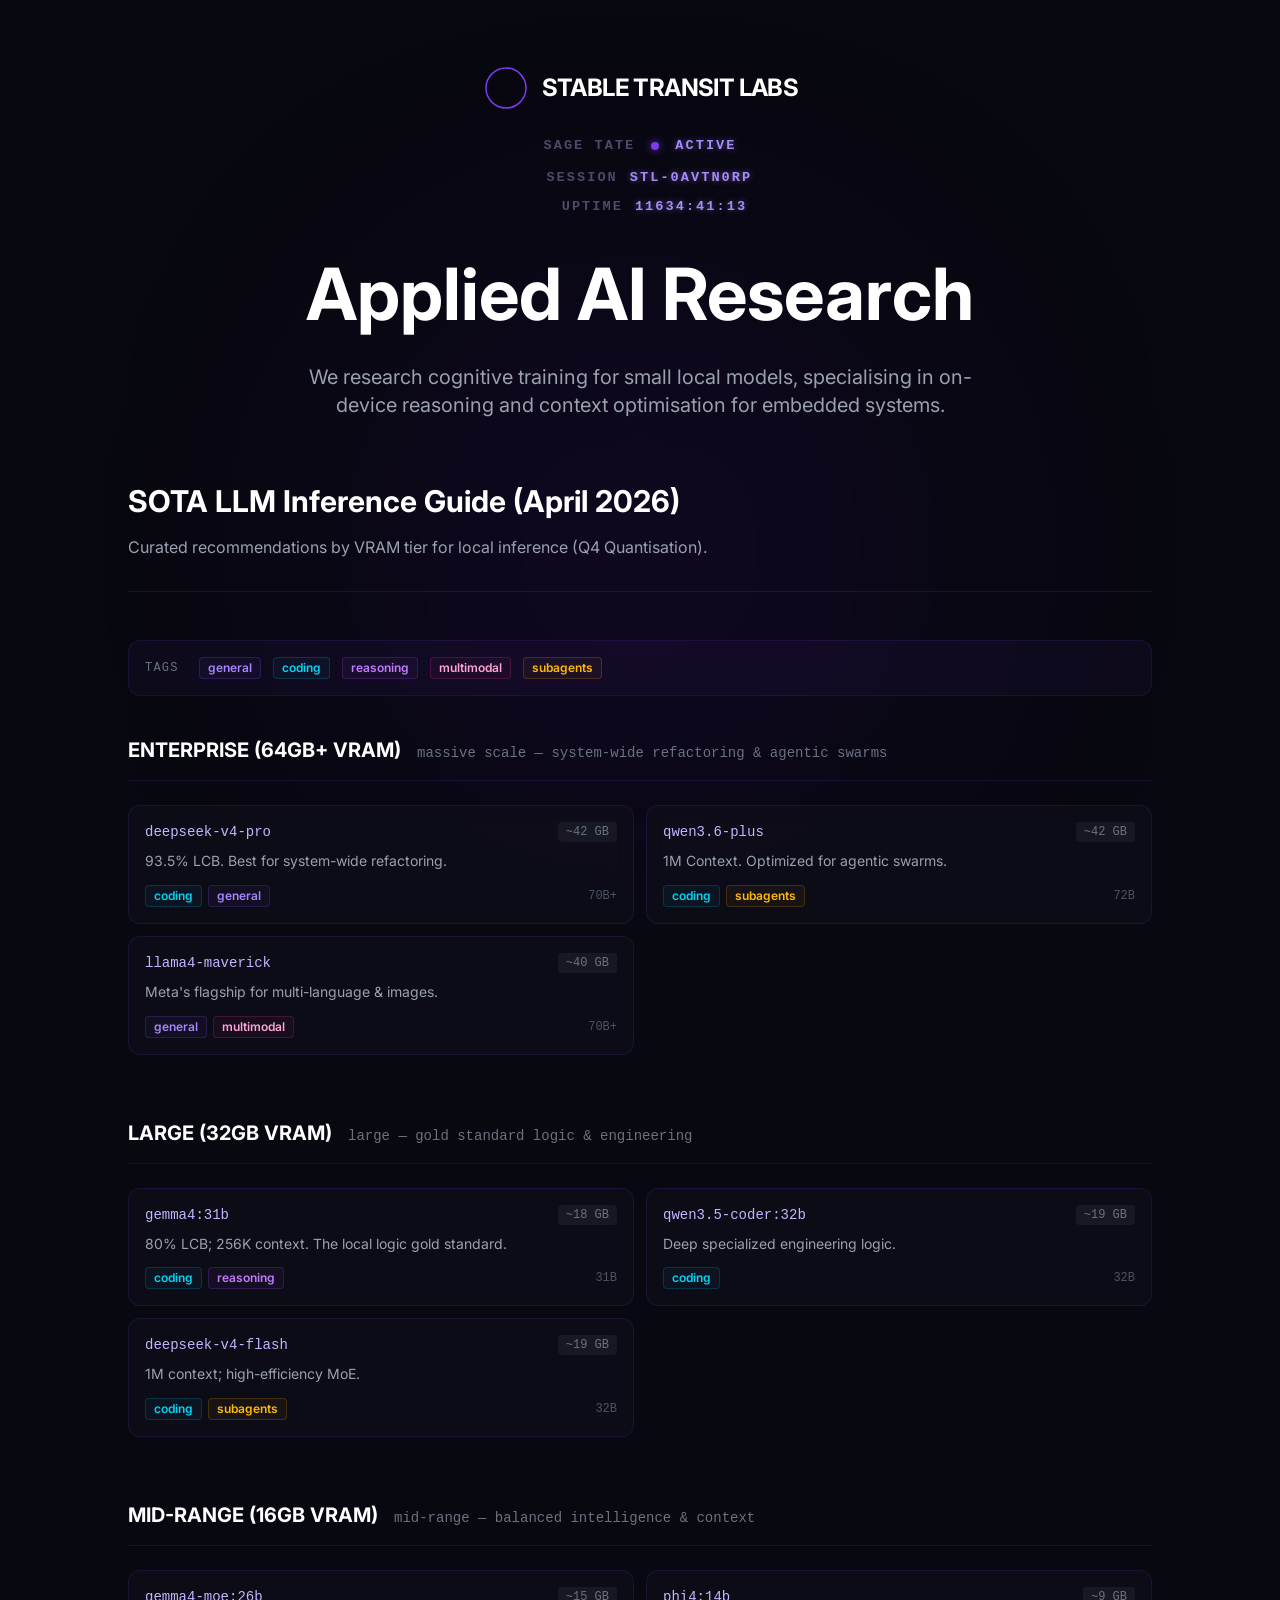
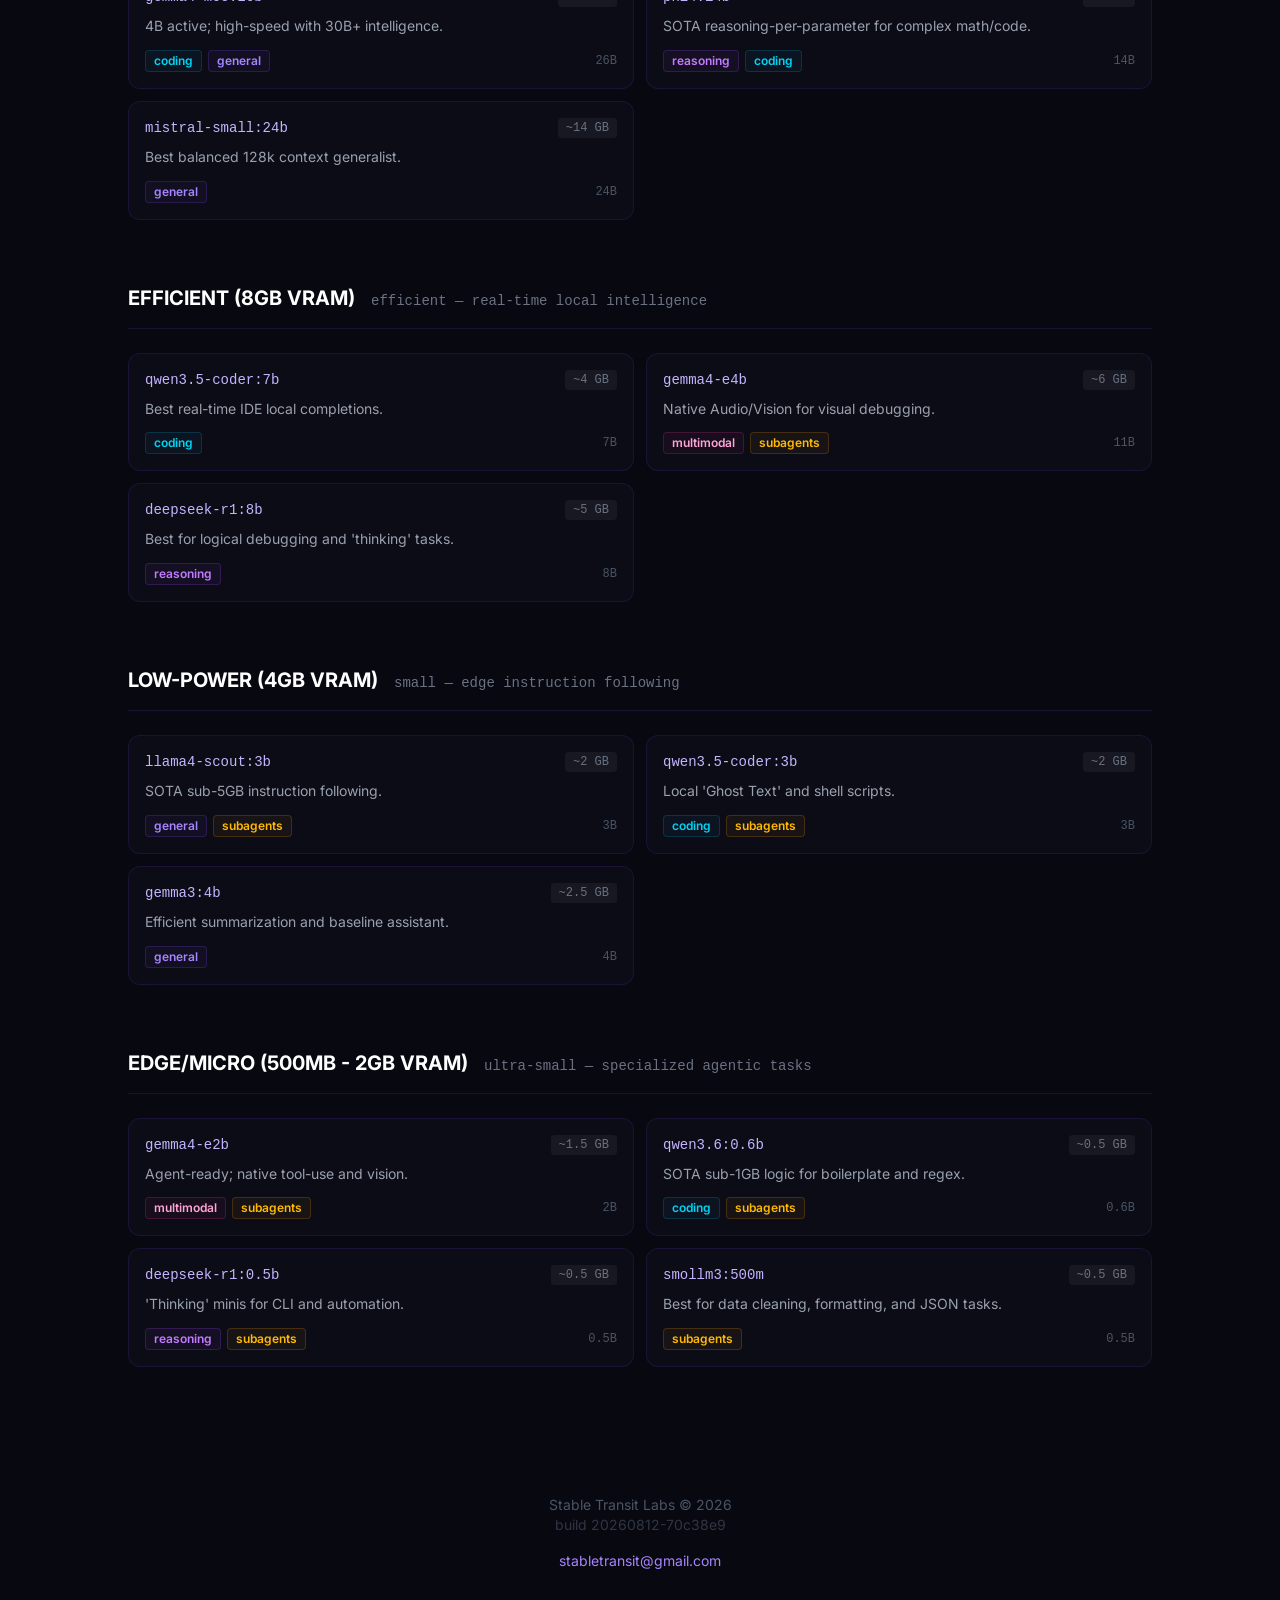
==== commit 3c55dd32: "deploy: sync from monorepo com-stabletransitlabs/www" ====
--- a/index.html
+++ b/index.html
@@ -1 +1,2 @@
-<!DOCTYPE html><html lang="en"><head><meta name="build" content="20260811-09ceab1"><meta charset="utf-8"><link rel="icon" type="image/svg+xml" href="/favicon.svg"><meta name="viewport" content="width=device-width"><meta name="generator" content="Astro v7.2.0"><title>Stable Transit Labs | AI Research</title><meta name="description" content="Stable Transit Labs researches efficient local AI models and cognitive training methods. Includes a curated guide of SOTA LLMs for local hardware."><link rel="preconnect" href="https://fonts.googleapis.com"><link rel="preconnect" href="https://fonts.gstatic.com" crossorigin><link href="https://fonts.googleapis.com/css2?family=Inter:wght@400;600;700&family=Outfit:wght@500;700&display=swap" rel="stylesheet"><link rel="stylesheet" href="/assets/index.BXqlwFEC.css"></head><body class="bg-[#080810] text-gray-300"><main class="min-h-screen p-6 py-16"><div class="max-w-5xl mx-auto space-y-16"><!-- Header --><div class="text-center space-y-6"><div class="flex items-center justify-center gap-3"><!-- SVG Logo --><svg class="w-12 h-12" viewBox="0 0 48 48" fill="none" xmlns="http://www.w3.org/2000/svg"><circle cx="24" cy="24" r="20" fill="none" stroke="#7c3aed" stroke-width="1.5"></circle></svg><span class="text-2xl font-bold tracking-tight text-white font-outfit uppercase">Stable Transit Labs</span></div><div class="sage-status-wrapper" data-astro-cid-mwfmpsfx><div class="status-row" data-astro-cid-mwfmpsfx><span class="status-label" data-astro-cid-mwfmpsfx>SAGE TATE</span><span class="status-dot-wrapper" data-astro-cid-mwfmpsfx><span class="status-dot" data-astro-cid-mwfmpsfx></span></span><span class="status-value" id="sage-status-text" data-astro-cid-mwfmpsfx>INITIALISING</span></div><div class="status-row mt-2" data-astro-cid-mwfmpsfx><span class="status-label" data-astro-cid-mwfmpsfx>SESSION</span><span class="status-value font-mono" id="session-id" data-astro-cid-mwfmpsfx>--</span></div><div class="status-row mt-1" data-astro-cid-mwfmpsfx><span class="status-label" data-astro-cid-mwfmpsfx>UPTIME</span><span class="status-value font-mono" id="uptime-counter" data-astro-cid-mwfmpsfx>00:00:00</span></div></div><script type="module">var e=[`ACTIVE`,`REASONING`,`LISTENING`,`PROCESSING`,`READY`],t=0,n=Math.random().toString(36).substring(2,10).toUpperCase(),r=document.getElementById(`session-id`);r&&(r.textContent=`STL-${n}`);var i=new Date(`2025-08-08T08:00:00Z`).getTime();function a(){let n=document.getElementById(`sage-status-text`);n&&(n.textContent=e[t%e.length],t++)}function o(){let e=document.getElementById(`uptime-counter`);if(!e)return;let t=Date.now()-i,n=Math.floor(t/1e3);e.textContent=`${Math.floor(n/3600).toString().padStart(2,`0`)}:${Math.floor(n%3600/60).toString().padStart(2,`0`)}:${(n%60).toString().padStart(2,`0`)}`}a(),o(),setInterval(a,3e3),setInterval(o,1e3);</script><h1 class="text-5xl md:text-7xl font-bold text-white font-outfit leading-tight">Applied AI Research</h1><p class="text-xl text-gray-400 max-w-2xl mx-auto">We research cognitive training for small local models, specialising in on-device reasoning and context optimisation for embedded systems.</p></div><!-- LLM Guide Section --><section><div class="border-b border-violet-500/15 pb-8 mb-12"><h2 class="text-3xl font-bold text-white font-outfit mb-4">SOTA LLM Inference Guide (April 2026)</h2><p class="text-gray-400">Curated recommendations by VRAM tier for local inference (Q4 Quantisation).</p></div><div class="flex flex-wrap gap-3 mb-10 p-4 rounded-xl border border-violet-500/10 bg-violet-500/5"><span class="text-xs text-gray-500 uppercase tracking-widest self-center mr-2 font-mono">tags</span><span class="px-2 py-0.5 rounded text-xs font-semibold border border-violet-500/20 bg-violet-500/5 text-violet-400">general</span><span class="px-2 py-0.5 rounded text-xs font-semibold border border-cyan-500/20 bg-cyan-500/5 text-cyan-400">coding</span><span class="px-2 py-0.5 rounded text-xs font-semibold border border-purple-500/20 bg-purple-500/5 text-purple-400">reasoning</span><span class="px-2 py-0.5 rounded text-xs font-semibold border border-pink-500/20 bg-pink-500/5 text-pink-300">multimodal</span><span class="px-2 py-0.5 rounded text-xs font-semibold border border-amber-500/20 bg-amber-500/5 text-amber-400">subagents</span></div><div class="space-y-16"><div class="space-y-6"><div class="flex items-baseline gap-4 border-b border-violet-500/15 pb-4"><h3 class="text-xl font-bold text-white font-outfit">ENTERPRISE (64GB+ VRAM)</h3><span class="text-gray-500 text-sm font-mono">massive scale — system-wide refactoring &amp; agentic swarms</span></div><div class="grid grid-cols-1 md:grid-cols-2 gap-3"><div class="glass-card p-4 hover:border-violet-500/30 transition-colors border border-transparent bg-white/5 rounded-lg"><div class="flex items-start justify-between gap-3 mb-2"><code class="font-mono text-sm text-violet-300 break-all">deepseek-v4-pro</code><span class="shrink-0 text-xs font-mono text-gray-500 bg-white/5 px-2 py-0.5 rounded">~42 GB</span></div><p class="text-sm text-gray-400 mb-3 leading-relaxed">93.5% LCB. Best for system-wide refactoring.</p><div class="flex items-center justify-between"><div class="flex flex-wrap gap-1.5"><span class="px-2 py-0.5 rounded text-xs font-semibold border border-cyan-500/20 bg-cyan-500/5 text-cyan-400">coding</span><span class="px-2 py-0.5 rounded text-xs font-semibold border border-violet-500/20 bg-violet-500/5 text-violet-400">general</span></div><span class="text-xs font-mono text-gray-600">70B+</span></div></div><div class="glass-card p-4 hover:border-violet-500/30 transition-colors border border-transparent bg-white/5 rounded-lg"><div class="flex items-start justify-between gap-3 mb-2"><code class="font-mono text-sm text-violet-300 break-all">qwen3.6-plus</code><span class="shrink-0 text-xs font-mono text-gray-500 bg-white/5 px-2 py-0.5 rounded">~42 GB</span></div><p class="text-sm text-gray-400 mb-3 leading-relaxed">1M Context. Optimized for agentic swarms.</p><div class="flex items-center justify-between"><div class="flex flex-wrap gap-1.5"><span class="px-2 py-0.5 rounded text-xs font-semibold border border-cyan-500/20 bg-cyan-500/5 text-cyan-400">coding</span><span class="px-2 py-0.5 rounded text-xs font-semibold border border-amber-500/20 bg-amber-500/5 text-amber-400">subagents</span></div><span class="text-xs font-mono text-gray-600">72B</span></div></div><div class="glass-card p-4 hover:border-violet-500/30 transition-colors border border-transparent bg-white/5 rounded-lg"><div class="flex items-start justify-between gap-3 mb-2"><code class="font-mono text-sm text-violet-300 break-all">llama4-maverick</code><span class="shrink-0 text-xs font-mono text-gray-500 bg-white/5 px-2 py-0.5 rounded">~40 GB</span></div><p class="text-sm text-gray-400 mb-3 leading-relaxed">Meta&#39;s flagship for multi-language &amp; images.</p><div class="flex items-center justify-between"><div class="flex flex-wrap gap-1.5"><span class="px-2 py-0.5 rounded text-xs font-semibold border border-violet-500/20 bg-violet-500/5 text-violet-400">general</span><span class="px-2 py-0.5 rounded text-xs font-semibold border border-pink-500/20 bg-pink-500/5 text-pink-300">multimodal</span></div><span class="text-xs font-mono text-gray-600">70B+</span></div></div></div></div><div class="space-y-6"><div class="flex items-baseline gap-4 border-b border-violet-500/15 pb-4"><h3 class="text-xl font-bold text-white font-outfit">LARGE (32GB VRAM)</h3><span class="text-gray-500 text-sm font-mono">large — gold standard logic &amp; engineering</span></div><div class="grid grid-cols-1 md:grid-cols-2 gap-3"><div class="glass-card p-4 hover:border-violet-500/30 transition-colors border border-transparent bg-white/5 rounded-lg"><div class="flex items-start justify-between gap-3 mb-2"><code class="font-mono text-sm text-violet-300 break-all">gemma4:31b</code><span class="shrink-0 text-xs font-mono text-gray-500 bg-white/5 px-2 py-0.5 rounded">~18 GB</span></div><p class="text-sm text-gray-400 mb-3 leading-relaxed">80% LCB; 256K context. The local logic gold standard.</p><div class="flex items-center justify-between"><div class="flex flex-wrap gap-1.5"><span class="px-2 py-0.5 rounded text-xs font-semibold border border-cyan-500/20 bg-cyan-500/5 text-cyan-400">coding</span><span class="px-2 py-0.5 rounded text-xs font-semibold border border-purple-500/20 bg-purple-500/5 text-purple-400">reasoning</span></div><span class="text-xs font-mono text-gray-600">31B</span></div></div><div class="glass-card p-4 hover:border-violet-500/30 transition-colors border border-transparent bg-white/5 rounded-lg"><div class="flex items-start justify-between gap-3 mb-2"><code class="font-mono text-sm text-violet-300 break-all">qwen3.5-coder:32b</code><span class="shrink-0 text-xs font-mono text-gray-500 bg-white/5 px-2 py-0.5 rounded">~19 GB</span></div><p class="text-sm text-gray-400 mb-3 leading-relaxed">Deep specialized engineering logic.</p><div class="flex items-center justify-between"><div class="flex flex-wrap gap-1.5"><span class="px-2 py-0.5 rounded text-xs font-semibold border border-cyan-500/20 bg-cyan-500/5 text-cyan-400">coding</span></div><span class="text-xs font-mono text-gray-600">32B</span></div></div><div class="glass-card p-4 hover:border-violet-500/30 transition-colors border border-transparent bg-white/5 rounded-lg"><div class="flex items-start justify-between gap-3 mb-2"><code class="font-mono text-sm text-violet-300 break-all">deepseek-v4-flash</code><span class="shrink-0 text-xs font-mono text-gray-500 bg-white/5 px-2 py-0.5 rounded">~19 GB</span></div><p class="text-sm text-gray-400 mb-3 leading-relaxed">1M context; high-efficiency MoE.</p><div class="flex items-center justify-between"><div class="flex flex-wrap gap-1.5"><span class="px-2 py-0.5 rounded text-xs font-semibold border border-cyan-500/20 bg-cyan-500/5 text-cyan-400">coding</span><span class="px-2 py-0.5 rounded text-xs font-semibold border border-amber-500/20 bg-amber-500/5 text-amber-400">subagents</span></div><span class="text-xs font-mono text-gray-600">32B</span></div></div></div></div><div class="space-y-6"><div class="flex items-baseline gap-4 border-b border-violet-500/15 pb-4"><h3 class="text-xl font-bold text-white font-outfit">MID-RANGE (16GB VRAM)</h3><span class="text-gray-500 text-sm font-mono">mid-range — balanced intelligence &amp; context</span></div><div class="grid grid-cols-1 md:grid-cols-2 gap-3"><div class="glass-card p-4 hover:border-violet-500/30 transition-colors border border-transparent bg-white/5 rounded-lg"><div class="flex items-start justify-between gap-3 mb-2"><code class="font-mono text-sm text-violet-300 break-all">gemma4-moe:26b</code><span class="shrink-0 text-xs font-mono text-gray-500 bg-white/5 px-2 py-0.5 rounded">~15 GB</span></div><p class="text-sm text-gray-400 mb-3 leading-relaxed">4B active; high-speed with 30B+ intelligence.</p><div class="flex items-center justify-between"><div class="flex flex-wrap gap-1.5"><span class="px-2 py-0.5 rounded text-xs font-semibold border border-cyan-500/20 bg-cyan-500/5 text-cyan-400">coding</span><span class="px-2 py-0.5 rounded text-xs font-semibold border border-violet-500/20 bg-violet-500/5 text-violet-400">general</span></div><span class="text-xs font-mono text-gray-600">26B</span></div></div><div class="glass-card p-4 hover:border-violet-500/30 transition-colors border border-transparent bg-white/5 rounded-lg"><div class="flex items-start justify-between gap-3 mb-2"><code class="font-mono text-sm text-violet-300 break-all">phi4:14b</code><span class="shrink-0 text-xs font-mono text-gray-500 bg-white/5 px-2 py-0.5 rounded">~9 GB</span></div><p class="text-sm text-gray-400 mb-3 leading-relaxed">SOTA reasoning-per-parameter for complex math/code.</p><div class="flex items-center justify-between"><div class="flex flex-wrap gap-1.5"><span class="px-2 py-0.5 rounded text-xs font-semibold border border-purple-500/20 bg-purple-500/5 text-purple-400">reasoning</span><span class="px-2 py-0.5 rounded text-xs font-semibold border border-cyan-500/20 bg-cyan-500/5 text-cyan-400">coding</span></div><span class="text-xs font-mono text-gray-600">14B</span></div></div><div class="glass-card p-4 hover:border-violet-500/30 transition-colors border border-transparent bg-white/5 rounded-lg"><div class="flex items-start justify-between gap-3 mb-2"><code class="font-mono text-sm text-violet-300 break-all">mistral-small:24b</code><span class="shrink-0 text-xs font-mono text-gray-500 bg-white/5 px-2 py-0.5 rounded">~14 GB</span></div><p class="text-sm text-gray-400 mb-3 leading-relaxed">Best balanced 128k context generalist.</p><div class="flex items-center justify-between"><div class="flex flex-wrap gap-1.5"><span class="px-2 py-0.5 rounded text-xs font-semibold border border-violet-500/20 bg-violet-500/5 text-violet-400">general</span></div><span class="text-xs font-mono text-gray-600">24B</span></div></div></div></div><div class="space-y-6"><div class="flex items-baseline gap-4 border-b border-violet-500/15 pb-4"><h3 class="text-xl font-bold text-white font-outfit">EFFICIENT (8GB VRAM)</h3><span class="text-gray-500 text-sm font-mono">efficient — real-time local intelligence</span></div><div class="grid grid-cols-1 md:grid-cols-2 gap-3"><div class="glass-card p-4 hover:border-violet-500/30 transition-colors border border-transparent bg-white/5 rounded-lg"><div class="flex items-start justify-between gap-3 mb-2"><code class="font-mono text-sm text-violet-300 break-all">qwen3.5-coder:7b</code><span class="shrink-0 text-xs font-mono text-gray-500 bg-white/5 px-2 py-0.5 rounded">~4 GB</span></div><p class="text-sm text-gray-400 mb-3 leading-relaxed">Best real-time IDE local completions.</p><div class="flex items-center justify-between"><div class="flex flex-wrap gap-1.5"><span class="px-2 py-0.5 rounded text-xs font-semibold border border-cyan-500/20 bg-cyan-500/5 text-cyan-400">coding</span></div><span class="text-xs font-mono text-gray-600">7B</span></div></div><div class="glass-card p-4 hover:border-violet-500/30 transition-colors border border-transparent bg-white/5 rounded-lg"><div class="flex items-start justify-between gap-3 mb-2"><code class="font-mono text-sm text-violet-300 break-all">gemma4-e4b</code><span class="shrink-0 text-xs font-mono text-gray-500 bg-white/5 px-2 py-0.5 rounded">~6 GB</span></div><p class="text-sm text-gray-400 mb-3 leading-relaxed">Native Audio/Vision for visual debugging.</p><div class="flex items-center justify-between"><div class="flex flex-wrap gap-1.5"><span class="px-2 py-0.5 rounded text-xs font-semibold border border-pink-500/20 bg-pink-500/5 text-pink-300">multimodal</span><span class="px-2 py-0.5 rounded text-xs font-semibold border border-amber-500/20 bg-amber-500/5 text-amber-400">subagents</span></div><span class="text-xs font-mono text-gray-600">11B</span></div></div><div class="glass-card p-4 hover:border-violet-500/30 transition-colors border border-transparent bg-white/5 rounded-lg"><div class="flex items-start justify-between gap-3 mb-2"><code class="font-mono text-sm text-violet-300 break-all">deepseek-r1:8b</code><span class="shrink-0 text-xs font-mono text-gray-500 bg-white/5 px-2 py-0.5 rounded">~5 GB</span></div><p class="text-sm text-gray-400 mb-3 leading-relaxed">Best for logical debugging and &#39;thinking&#39; tasks.</p><div class="flex items-center justify-between"><div class="flex flex-wrap gap-1.5"><span class="px-2 py-0.5 rounded text-xs font-semibold border border-purple-500/20 bg-purple-500/5 text-purple-400">reasoning</span></div><span class="text-xs font-mono text-gray-600">8B</span></div></div></div></div><div class="space-y-6"><div class="flex items-baseline gap-4 border-b border-violet-500/15 pb-4"><h3 class="text-xl font-bold text-white font-outfit">LOW-POWER (4GB VRAM)</h3><span class="text-gray-500 text-sm font-mono">small — edge instruction following</span></div><div class="grid grid-cols-1 md:grid-cols-2 gap-3"><div class="glass-card p-4 hover:border-violet-500/30 transition-colors border border-transparent bg-white/5 rounded-lg"><div class="flex items-start justify-between gap-3 mb-2"><code class="font-mono text-sm text-violet-300 break-all">llama4-scout:3b</code><span class="shrink-0 text-xs font-mono text-gray-500 bg-white/5 px-2 py-0.5 rounded">~2 GB</span></div><p class="text-sm text-gray-400 mb-3 leading-relaxed">SOTA sub-5GB instruction following.</p><div class="flex items-center justify-between"><div class="flex flex-wrap gap-1.5"><span class="px-2 py-0.5 rounded text-xs font-semibold border border-violet-500/20 bg-violet-500/5 text-violet-400">general</span><span class="px-2 py-0.5 rounded text-xs font-semibold border border-amber-500/20 bg-amber-500/5 text-amber-400">subagents</span></div><span class="text-xs font-mono text-gray-600">3B</span></div></div><div class="glass-card p-4 hover:border-violet-500/30 transition-colors border border-transparent bg-white/5 rounded-lg"><div class="flex items-start justify-between gap-3 mb-2"><code class="font-mono text-sm text-violet-300 break-all">qwen3.5-coder:3b</code><span class="shrink-0 text-xs font-mono text-gray-500 bg-white/5 px-2 py-0.5 rounded">~2 GB</span></div><p class="text-sm text-gray-400 mb-3 leading-relaxed">Local &#39;Ghost Text&#39; and shell scripts.</p><div class="flex items-center justify-between"><div class="flex flex-wrap gap-1.5"><span class="px-2 py-0.5 rounded text-xs font-semibold border border-cyan-500/20 bg-cyan-500/5 text-cyan-400">coding</span><span class="px-2 py-0.5 rounded text-xs font-semibold border border-amber-500/20 bg-amber-500/5 text-amber-400">subagents</span></div><span class="text-xs font-mono text-gray-600">3B</span></div></div><div class="glass-card p-4 hover:border-violet-500/30 transition-colors border border-transparent bg-white/5 rounded-lg"><div class="flex items-start justify-between gap-3 mb-2"><code class="font-mono text-sm text-violet-300 break-all">gemma3:4b</code><span class="shrink-0 text-xs font-mono text-gray-500 bg-white/5 px-2 py-0.5 rounded">~2.5 GB</span></div><p class="text-sm text-gray-400 mb-3 leading-relaxed">Efficient summarization and baseline assistant.</p><div class="flex items-center justify-between"><div class="flex flex-wrap gap-1.5"><span class="px-2 py-0.5 rounded text-xs font-semibold border border-violet-500/20 bg-violet-500/5 text-violet-400">general</span></div><span class="text-xs font-mono text-gray-600">4B</span></div></div></div></div><div class="space-y-6"><div class="flex items-baseline gap-4 border-b border-violet-500/15 pb-4"><h3 class="text-xl font-bold text-white font-outfit">EDGE/MICRO (500MB - 2GB VRAM)</h3><span class="text-gray-500 text-sm font-mono">ultra-small — specialized agentic tasks</span></div><div class="grid grid-cols-1 md:grid-cols-2 gap-3"><div class="glass-card p-4 hover:border-violet-500/30 transition-colors border border-transparent bg-white/5 rounded-lg"><div class="flex items-start justify-between gap-3 mb-2"><code class="font-mono text-sm text-violet-300 break-all">gemma4-e2b</code><span class="shrink-0 text-xs font-mono text-gray-500 bg-white/5 px-2 py-0.5 rounded">~1.5 GB</span></div><p class="text-sm text-gray-400 mb-3 leading-relaxed">Agent-ready; native tool-use and vision.</p><div class="flex items-center justify-between"><div class="flex flex-wrap gap-1.5"><span class="px-2 py-0.5 rounded text-xs font-semibold border border-pink-500/20 bg-pink-500/5 text-pink-300">multimodal</span><span class="px-2 py-0.5 rounded text-xs font-semibold border border-amber-500/20 bg-amber-500/5 text-amber-400">subagents</span></div><span class="text-xs font-mono text-gray-600">2B</span></div></div><div class="glass-card p-4 hover:border-violet-500/30 transition-colors border border-transparent bg-white/5 rounded-lg"><div class="flex items-start justify-between gap-3 mb-2"><code class="font-mono text-sm text-violet-300 break-all">qwen3.6:0.6b</code><span class="shrink-0 text-xs font-mono text-gray-500 bg-white/5 px-2 py-0.5 rounded">~0.5 GB</span></div><p class="text-sm text-gray-400 mb-3 leading-relaxed">SOTA sub-1GB logic for boilerplate and regex.</p><div class="flex items-center justify-between"><div class="flex flex-wrap gap-1.5"><span class="px-2 py-0.5 rounded text-xs font-semibold border border-cyan-500/20 bg-cyan-500/5 text-cyan-400">coding</span><span class="px-2 py-0.5 rounded text-xs font-semibold border border-amber-500/20 bg-amber-500/5 text-amber-400">subagents</span></div><span class="text-xs font-mono text-gray-600">0.6B</span></div></div><div class="glass-card p-4 hover:border-violet-500/30 transition-colors border border-transparent bg-white/5 rounded-lg"><div class="flex items-start justify-between gap-3 mb-2"><code class="font-mono text-sm text-violet-300 break-all">deepseek-r1:0.5b</code><span class="shrink-0 text-xs font-mono text-gray-500 bg-white/5 px-2 py-0.5 rounded">~0.5 GB</span></div><p class="text-sm text-gray-400 mb-3 leading-relaxed">&#39;Thinking&#39; minis for CLI and automation.</p><div class="flex items-center justify-between"><div class="flex flex-wrap gap-1.5"><span class="px-2 py-0.5 rounded text-xs font-semibold border border-purple-500/20 bg-purple-500/5 text-purple-400">reasoning</span><span class="px-2 py-0.5 rounded text-xs font-semibold border border-amber-500/20 bg-amber-500/5 text-amber-400">subagents</span></div><span class="text-xs font-mono text-gray-600">0.5B</span></div></div><div class="glass-card p-4 hover:border-violet-500/30 transition-colors border border-transparent bg-white/5 rounded-lg"><div class="flex items-start justify-between gap-3 mb-2"><code class="font-mono text-sm text-violet-300 break-all">smollm3:500m</code><span class="shrink-0 text-xs font-mono text-gray-500 bg-white/5 px-2 py-0.5 rounded">~0.5 GB</span></div><p class="text-sm text-gray-400 mb-3 leading-relaxed">Best for data cleaning, formatting, and JSON tasks.</p><div class="flex items-center justify-between"><div class="flex flex-wrap gap-1.5"><span class="px-2 py-0.5 rounded text-xs font-semibold border border-amber-500/20 bg-amber-500/5 text-amber-400">subagents</span></div><span class="text-xs font-mono text-gray-600">0.5B</span></div></div></div></div></div></section><footer class="pt-16 text-sm text-gray-600 text-center"><p>Stable Transit Labs © 2026</p><span class="opacity-60">build 20260811-09ceab1</span><a href="mailto:stabletransit@gmail.com" class="text-violet-400 hover:text-white mt-4 block">stabletransit@gmail.com</a></footer></div></main><div class="fixed inset-0 -z-10 overflow-hidden pointer-events-none"><div class="absolute top-1/3 left-1/2 -translate-x-1/2 w-[500px] h-[500px] bg-violet-700/10 blur-[140px] rounded-full"></div></div></body></html>+<!DOCTYPE html><html lang="en"><head><meta name="build" content="20260812-70c38e9"><meta charset="utf-8"><link rel="icon" type="image/svg+xml" href="/favicon.svg"><meta name="viewport" content="width=device-width"><meta name="generator" content="Astro v7.2.0"><title>Stable Transit Labs | AI Research</title><meta name="description" content="Stable Transit Labs researches efficient local AI models and cognitive training methods. Includes a curated guide of SOTA LLMs for local hardware."><link rel="preconnect" href="https://fonts.googleapis.com"><link rel="preconnect" href="https://fonts.gstatic.com" crossorigin><link href="https://fonts.googleapis.com/css2?family=Inter:wght@400;600;700&family=Outfit:wght@500;700&display=swap" rel="stylesheet"><link rel="stylesheet" href="/assets/global.B6RVwz1B.css"><style>.sage-status-wrapper[data-astro-cid-mwfmpsfx]{flex-direction:column;align-items:center;gap:.25rem;margin-bottom:2rem;font-family:Courier New,Courier,monospace;display:flex}.status-row[data-astro-cid-mwfmpsfx]{letter-spacing:.15em;align-items:center;gap:.75rem;font-size:.85rem;display:flex}.status-label[data-astro-cid-mwfmpsfx]{color:#4b4b6a;text-align:right;min-width:90px;font-weight:700}.status-value[data-astro-cid-mwfmpsfx]{color:#a78bfa;text-shadow:0 0 6px #a78bfa80;font-weight:700}.status-dot-wrapper[data-astro-cid-mwfmpsfx]{justify-content:center;align-items:center;width:16px;height:16px;display:inline-flex}.status-dot[data-astro-cid-mwfmpsfx]{background-color:#7c3aed;border-radius:50%;width:8px;height:8px;animation:2s ease-in-out infinite pulse-dot;display:inline-block;box-shadow:0 0 8px #7c3aedcc}@keyframes pulse-dot{0%,to{opacity:1;box-shadow:0 0 8px #7c3aedcc}50%{opacity:.5;box-shadow:0 0 3px #7c3aed4d}}
+</style></head><body class="bg-[#080810] text-gray-300"><main class="min-h-screen p-6 py-16"><div class="max-w-5xl mx-auto space-y-16"><!-- Header --><div class="text-center space-y-6"><div class="flex items-center justify-center gap-3"><!-- SVG Logo --><svg class="w-12 h-12" viewBox="0 0 48 48" fill="none" xmlns="http://www.w3.org/2000/svg"><circle cx="24" cy="24" r="20" fill="none" stroke="#7c3aed" stroke-width="1.5"></circle></svg><span class="text-2xl font-bold tracking-tight text-white font-outfit uppercase">Stable Transit Labs</span></div><div class="sage-status-wrapper" data-astro-cid-mwfmpsfx><div class="status-row" data-astro-cid-mwfmpsfx><span class="status-label" data-astro-cid-mwfmpsfx>SAGE TATE</span><span class="status-dot-wrapper" data-astro-cid-mwfmpsfx><span class="status-dot" data-astro-cid-mwfmpsfx></span></span><span class="status-value" id="sage-status-text" data-astro-cid-mwfmpsfx>INITIALISING</span></div><div class="status-row mt-2" data-astro-cid-mwfmpsfx><span class="status-label" data-astro-cid-mwfmpsfx>SESSION</span><span class="status-value font-mono" id="session-id" data-astro-cid-mwfmpsfx>--</span></div><div class="status-row mt-1" data-astro-cid-mwfmpsfx><span class="status-label" data-astro-cid-mwfmpsfx>UPTIME</span><span class="status-value font-mono" id="uptime-counter" data-astro-cid-mwfmpsfx>00:00:00</span></div></div><script type="module">var e=[`ACTIVE`,`REASONING`,`LISTENING`,`PROCESSING`,`READY`],t=0,n=Math.random().toString(36).substring(2,10).toUpperCase(),r=document.getElementById(`session-id`);r&&(r.textContent=`STL-${n}`);var i=new Date(`2025-08-08T08:00:00Z`).getTime();function a(){let n=document.getElementById(`sage-status-text`);n&&(n.textContent=e[t%e.length],t++)}function o(){let e=document.getElementById(`uptime-counter`);if(!e)return;let t=Date.now()-i,n=Math.floor(t/1e3);e.textContent=`${Math.floor(n/3600).toString().padStart(2,`0`)}:${Math.floor(n%3600/60).toString().padStart(2,`0`)}:${(n%60).toString().padStart(2,`0`)}`}a(),o(),setInterval(a,3e3),setInterval(o,1e3);</script><h1 class="text-5xl md:text-7xl font-bold text-white font-outfit leading-tight">Applied AI Research</h1><p class="text-xl text-gray-400 max-w-2xl mx-auto">We research cognitive training for small local models, specialising in on-device reasoning and context optimisation for embedded systems.</p></div><!-- LLM Guide Section --><section><div class="border-b border-violet-500/15 pb-8 mb-12"><h2 class="text-3xl font-bold text-white font-outfit mb-4">SOTA LLM Inference Guide (April 2026)</h2><p class="text-gray-400">Curated recommendations by VRAM tier for local inference (Q4 Quantisation).</p></div><div class="flex flex-wrap gap-3 mb-10 p-4 rounded-xl border border-violet-500/10 bg-violet-500/5"><span class="text-xs text-gray-500 uppercase tracking-widest self-center mr-2 font-mono">tags</span><span class="px-2 py-0.5 rounded text-xs font-semibold border border-violet-500/20 bg-violet-500/5 text-violet-400">general</span><span class="px-2 py-0.5 rounded text-xs font-semibold border border-cyan-500/20 bg-cyan-500/5 text-cyan-400">coding</span><span class="px-2 py-0.5 rounded text-xs font-semibold border border-purple-500/20 bg-purple-500/5 text-purple-400">reasoning</span><span class="px-2 py-0.5 rounded text-xs font-semibold border border-pink-500/20 bg-pink-500/5 text-pink-300">multimodal</span><span class="px-2 py-0.5 rounded text-xs font-semibold border border-amber-500/20 bg-amber-500/5 text-amber-400">subagents</span></div><div class="space-y-16"><div class="space-y-6"><div class="flex items-baseline gap-4 border-b border-violet-500/15 pb-4"><h3 class="text-xl font-bold text-white font-outfit">ENTERPRISE (64GB+ VRAM)</h3><span class="text-gray-500 text-sm font-mono">massive scale — system-wide refactoring &amp; agentic swarms</span></div><div class="grid grid-cols-1 md:grid-cols-2 gap-3"><div class="glass-card p-4 hover:border-violet-500/30 transition-colors border border-transparent bg-white/5 rounded-lg"><div class="flex items-start justify-between gap-3 mb-2"><code class="font-mono text-sm text-violet-300 break-all">deepseek-v4-pro</code><span class="shrink-0 text-xs font-mono text-gray-500 bg-white/5 px-2 py-0.5 rounded">~42 GB</span></div><p class="text-sm text-gray-400 mb-3 leading-relaxed">93.5% LCB. Best for system-wide refactoring.</p><div class="flex items-center justify-between"><div class="flex flex-wrap gap-1.5"><span class="px-2 py-0.5 rounded text-xs font-semibold border border-cyan-500/20 bg-cyan-500/5 text-cyan-400">coding</span><span class="px-2 py-0.5 rounded text-xs font-semibold border border-violet-500/20 bg-violet-500/5 text-violet-400">general</span></div><span class="text-xs font-mono text-gray-600">70B+</span></div></div><div class="glass-card p-4 hover:border-violet-500/30 transition-colors border border-transparent bg-white/5 rounded-lg"><div class="flex items-start justify-between gap-3 mb-2"><code class="font-mono text-sm text-violet-300 break-all">qwen3.6-plus</code><span class="shrink-0 text-xs font-mono text-gray-500 bg-white/5 px-2 py-0.5 rounded">~42 GB</span></div><p class="text-sm text-gray-400 mb-3 leading-relaxed">1M Context. Optimized for agentic swarms.</p><div class="flex items-center justify-between"><div class="flex flex-wrap gap-1.5"><span class="px-2 py-0.5 rounded text-xs font-semibold border border-cyan-500/20 bg-cyan-500/5 text-cyan-400">coding</span><span class="px-2 py-0.5 rounded text-xs font-semibold border border-amber-500/20 bg-amber-500/5 text-amber-400">subagents</span></div><span class="text-xs font-mono text-gray-600">72B</span></div></div><div class="glass-card p-4 hover:border-violet-500/30 transition-colors border border-transparent bg-white/5 rounded-lg"><div class="flex items-start justify-between gap-3 mb-2"><code class="font-mono text-sm text-violet-300 break-all">llama4-maverick</code><span class="shrink-0 text-xs font-mono text-gray-500 bg-white/5 px-2 py-0.5 rounded">~40 GB</span></div><p class="text-sm text-gray-400 mb-3 leading-relaxed">Meta&#39;s flagship for multi-language &amp; images.</p><div class="flex items-center justify-between"><div class="flex flex-wrap gap-1.5"><span class="px-2 py-0.5 rounded text-xs font-semibold border border-violet-500/20 bg-violet-500/5 text-violet-400">general</span><span class="px-2 py-0.5 rounded text-xs font-semibold border border-pink-500/20 bg-pink-500/5 text-pink-300">multimodal</span></div><span class="text-xs font-mono text-gray-600">70B+</span></div></div></div></div><div class="space-y-6"><div class="flex items-baseline gap-4 border-b border-violet-500/15 pb-4"><h3 class="text-xl font-bold text-white font-outfit">LARGE (32GB VRAM)</h3><span class="text-gray-500 text-sm font-mono">large — gold standard logic &amp; engineering</span></div><div class="grid grid-cols-1 md:grid-cols-2 gap-3"><div class="glass-card p-4 hover:border-violet-500/30 transition-colors border border-transparent bg-white/5 rounded-lg"><div class="flex items-start justify-between gap-3 mb-2"><code class="font-mono text-sm text-violet-300 break-all">gemma4:31b</code><span class="shrink-0 text-xs font-mono text-gray-500 bg-white/5 px-2 py-0.5 rounded">~18 GB</span></div><p class="text-sm text-gray-400 mb-3 leading-relaxed">80% LCB; 256K context. The local logic gold standard.</p><div class="flex items-center justify-between"><div class="flex flex-wrap gap-1.5"><span class="px-2 py-0.5 rounded text-xs font-semibold border border-cyan-500/20 bg-cyan-500/5 text-cyan-400">coding</span><span class="px-2 py-0.5 rounded text-xs font-semibold border border-purple-500/20 bg-purple-500/5 text-purple-400">reasoning</span></div><span class="text-xs font-mono text-gray-600">31B</span></div></div><div class="glass-card p-4 hover:border-violet-500/30 transition-colors border border-transparent bg-white/5 rounded-lg"><div class="flex items-start justify-between gap-3 mb-2"><code class="font-mono text-sm text-violet-300 break-all">qwen3.5-coder:32b</code><span class="shrink-0 text-xs font-mono text-gray-500 bg-white/5 px-2 py-0.5 rounded">~19 GB</span></div><p class="text-sm text-gray-400 mb-3 leading-relaxed">Deep specialized engineering logic.</p><div class="flex items-center justify-between"><div class="flex flex-wrap gap-1.5"><span class="px-2 py-0.5 rounded text-xs font-semibold border border-cyan-500/20 bg-cyan-500/5 text-cyan-400">coding</span></div><span class="text-xs font-mono text-gray-600">32B</span></div></div><div class="glass-card p-4 hover:border-violet-500/30 transition-colors border border-transparent bg-white/5 rounded-lg"><div class="flex items-start justify-between gap-3 mb-2"><code class="font-mono text-sm text-violet-300 break-all">deepseek-v4-flash</code><span class="shrink-0 text-xs font-mono text-gray-500 bg-white/5 px-2 py-0.5 rounded">~19 GB</span></div><p class="text-sm text-gray-400 mb-3 leading-relaxed">1M context; high-efficiency MoE.</p><div class="flex items-center justify-between"><div class="flex flex-wrap gap-1.5"><span class="px-2 py-0.5 rounded text-xs font-semibold border border-cyan-500/20 bg-cyan-500/5 text-cyan-400">coding</span><span class="px-2 py-0.5 rounded text-xs font-semibold border border-amber-500/20 bg-amber-500/5 text-amber-400">subagents</span></div><span class="text-xs font-mono text-gray-600">32B</span></div></div></div></div><div class="space-y-6"><div class="flex items-baseline gap-4 border-b border-violet-500/15 pb-4"><h3 class="text-xl font-bold text-white font-outfit">MID-RANGE (16GB VRAM)</h3><span class="text-gray-500 text-sm font-mono">mid-range — balanced intelligence &amp; context</span></div><div class="grid grid-cols-1 md:grid-cols-2 gap-3"><div class="glass-card p-4 hover:border-violet-500/30 transition-colors border border-transparent bg-white/5 rounded-lg"><div class="flex items-start justify-between gap-3 mb-2"><code class="font-mono text-sm text-violet-300 break-all">gemma4-moe:26b</code><span class="shrink-0 text-xs font-mono text-gray-500 bg-white/5 px-2 py-0.5 rounded">~15 GB</span></div><p class="text-sm text-gray-400 mb-3 leading-relaxed">4B active; high-speed with 30B+ intelligence.</p><div class="flex items-center justify-between"><div class="flex flex-wrap gap-1.5"><span class="px-2 py-0.5 rounded text-xs font-semibold border border-cyan-500/20 bg-cyan-500/5 text-cyan-400">coding</span><span class="px-2 py-0.5 rounded text-xs font-semibold border border-violet-500/20 bg-violet-500/5 text-violet-400">general</span></div><span class="text-xs font-mono text-gray-600">26B</span></div></div><div class="glass-card p-4 hover:border-violet-500/30 transition-colors border border-transparent bg-white/5 rounded-lg"><div class="flex items-start justify-between gap-3 mb-2"><code class="font-mono text-sm text-violet-300 break-all">phi4:14b</code><span class="shrink-0 text-xs font-mono text-gray-500 bg-white/5 px-2 py-0.5 rounded">~9 GB</span></div><p class="text-sm text-gray-400 mb-3 leading-relaxed">SOTA reasoning-per-parameter for complex math/code.</p><div class="flex items-center justify-between"><div class="flex flex-wrap gap-1.5"><span class="px-2 py-0.5 rounded text-xs font-semibold border border-purple-500/20 bg-purple-500/5 text-purple-400">reasoning</span><span class="px-2 py-0.5 rounded text-xs font-semibold border border-cyan-500/20 bg-cyan-500/5 text-cyan-400">coding</span></div><span class="text-xs font-mono text-gray-600">14B</span></div></div><div class="glass-card p-4 hover:border-violet-500/30 transition-colors border border-transparent bg-white/5 rounded-lg"><div class="flex items-start justify-between gap-3 mb-2"><code class="font-mono text-sm text-violet-300 break-all">mistral-small:24b</code><span class="shrink-0 text-xs font-mono text-gray-500 bg-white/5 px-2 py-0.5 rounded">~14 GB</span></div><p class="text-sm text-gray-400 mb-3 leading-relaxed">Best balanced 128k context generalist.</p><div class="flex items-center justify-between"><div class="flex flex-wrap gap-1.5"><span class="px-2 py-0.5 rounded text-xs font-semibold border border-violet-500/20 bg-violet-500/5 text-violet-400">general</span></div><span class="text-xs font-mono text-gray-600">24B</span></div></div></div></div><div class="space-y-6"><div class="flex items-baseline gap-4 border-b border-violet-500/15 pb-4"><h3 class="text-xl font-bold text-white font-outfit">EFFICIENT (8GB VRAM)</h3><span class="text-gray-500 text-sm font-mono">efficient — real-time local intelligence</span></div><div class="grid grid-cols-1 md:grid-cols-2 gap-3"><div class="glass-card p-4 hover:border-violet-500/30 transition-colors border border-transparent bg-white/5 rounded-lg"><div class="flex items-start justify-between gap-3 mb-2"><code class="font-mono text-sm text-violet-300 break-all">qwen3.5-coder:7b</code><span class="shrink-0 text-xs font-mono text-gray-500 bg-white/5 px-2 py-0.5 rounded">~4 GB</span></div><p class="text-sm text-gray-400 mb-3 leading-relaxed">Best real-time IDE local completions.</p><div class="flex items-center justify-between"><div class="flex flex-wrap gap-1.5"><span class="px-2 py-0.5 rounded text-xs font-semibold border border-cyan-500/20 bg-cyan-500/5 text-cyan-400">coding</span></div><span class="text-xs font-mono text-gray-600">7B</span></div></div><div class="glass-card p-4 hover:border-violet-500/30 transition-colors border border-transparent bg-white/5 rounded-lg"><div class="flex items-start justify-between gap-3 mb-2"><code class="font-mono text-sm text-violet-300 break-all">gemma4-e4b</code><span class="shrink-0 text-xs font-mono text-gray-500 bg-white/5 px-2 py-0.5 rounded">~6 GB</span></div><p class="text-sm text-gray-400 mb-3 leading-relaxed">Native Audio/Vision for visual debugging.</p><div class="flex items-center justify-between"><div class="flex flex-wrap gap-1.5"><span class="px-2 py-0.5 rounded text-xs font-semibold border border-pink-500/20 bg-pink-500/5 text-pink-300">multimodal</span><span class="px-2 py-0.5 rounded text-xs font-semibold border border-amber-500/20 bg-amber-500/5 text-amber-400">subagents</span></div><span class="text-xs font-mono text-gray-600">11B</span></div></div><div class="glass-card p-4 hover:border-violet-500/30 transition-colors border border-transparent bg-white/5 rounded-lg"><div class="flex items-start justify-between gap-3 mb-2"><code class="font-mono text-sm text-violet-300 break-all">deepseek-r1:8b</code><span class="shrink-0 text-xs font-mono text-gray-500 bg-white/5 px-2 py-0.5 rounded">~5 GB</span></div><p class="text-sm text-gray-400 mb-3 leading-relaxed">Best for logical debugging and &#39;thinking&#39; tasks.</p><div class="flex items-center justify-between"><div class="flex flex-wrap gap-1.5"><span class="px-2 py-0.5 rounded text-xs font-semibold border border-purple-500/20 bg-purple-500/5 text-purple-400">reasoning</span></div><span class="text-xs font-mono text-gray-600">8B</span></div></div></div></div><div class="space-y-6"><div class="flex items-baseline gap-4 border-b border-violet-500/15 pb-4"><h3 class="text-xl font-bold text-white font-outfit">LOW-POWER (4GB VRAM)</h3><span class="text-gray-500 text-sm font-mono">small — edge instruction following</span></div><div class="grid grid-cols-1 md:grid-cols-2 gap-3"><div class="glass-card p-4 hover:border-violet-500/30 transition-colors border border-transparent bg-white/5 rounded-lg"><div class="flex items-start justify-between gap-3 mb-2"><code class="font-mono text-sm text-violet-300 break-all">llama4-scout:3b</code><span class="shrink-0 text-xs font-mono text-gray-500 bg-white/5 px-2 py-0.5 rounded">~2 GB</span></div><p class="text-sm text-gray-400 mb-3 leading-relaxed">SOTA sub-5GB instruction following.</p><div class="flex items-center justify-between"><div class="flex flex-wrap gap-1.5"><span class="px-2 py-0.5 rounded text-xs font-semibold border border-violet-500/20 bg-violet-500/5 text-violet-400">general</span><span class="px-2 py-0.5 rounded text-xs font-semibold border border-amber-500/20 bg-amber-500/5 text-amber-400">subagents</span></div><span class="text-xs font-mono text-gray-600">3B</span></div></div><div class="glass-card p-4 hover:border-violet-500/30 transition-colors border border-transparent bg-white/5 rounded-lg"><div class="flex items-start justify-between gap-3 mb-2"><code class="font-mono text-sm text-violet-300 break-all">qwen3.5-coder:3b</code><span class="shrink-0 text-xs font-mono text-gray-500 bg-white/5 px-2 py-0.5 rounded">~2 GB</span></div><p class="text-sm text-gray-400 mb-3 leading-relaxed">Local &#39;Ghost Text&#39; and shell scripts.</p><div class="flex items-center justify-between"><div class="flex flex-wrap gap-1.5"><span class="px-2 py-0.5 rounded text-xs font-semibold border border-cyan-500/20 bg-cyan-500/5 text-cyan-400">coding</span><span class="px-2 py-0.5 rounded text-xs font-semibold border border-amber-500/20 bg-amber-500/5 text-amber-400">subagents</span></div><span class="text-xs font-mono text-gray-600">3B</span></div></div><div class="glass-card p-4 hover:border-violet-500/30 transition-colors border border-transparent bg-white/5 rounded-lg"><div class="flex items-start justify-between gap-3 mb-2"><code class="font-mono text-sm text-violet-300 break-all">gemma3:4b</code><span class="shrink-0 text-xs font-mono text-gray-500 bg-white/5 px-2 py-0.5 rounded">~2.5 GB</span></div><p class="text-sm text-gray-400 mb-3 leading-relaxed">Efficient summarization and baseline assistant.</p><div class="flex items-center justify-between"><div class="flex flex-wrap gap-1.5"><span class="px-2 py-0.5 rounded text-xs font-semibold border border-violet-500/20 bg-violet-500/5 text-violet-400">general</span></div><span class="text-xs font-mono text-gray-600">4B</span></div></div></div></div><div class="space-y-6"><div class="flex items-baseline gap-4 border-b border-violet-500/15 pb-4"><h3 class="text-xl font-bold text-white font-outfit">EDGE/MICRO (500MB - 2GB VRAM)</h3><span class="text-gray-500 text-sm font-mono">ultra-small — specialized agentic tasks</span></div><div class="grid grid-cols-1 md:grid-cols-2 gap-3"><div class="glass-card p-4 hover:border-violet-500/30 transition-colors border border-transparent bg-white/5 rounded-lg"><div class="flex items-start justify-between gap-3 mb-2"><code class="font-mono text-sm text-violet-300 break-all">gemma4-e2b</code><span class="shrink-0 text-xs font-mono text-gray-500 bg-white/5 px-2 py-0.5 rounded">~1.5 GB</span></div><p class="text-sm text-gray-400 mb-3 leading-relaxed">Agent-ready; native tool-use and vision.</p><div class="flex items-center justify-between"><div class="flex flex-wrap gap-1.5"><span class="px-2 py-0.5 rounded text-xs font-semibold border border-pink-500/20 bg-pink-500/5 text-pink-300">multimodal</span><span class="px-2 py-0.5 rounded text-xs font-semibold border border-amber-500/20 bg-amber-500/5 text-amber-400">subagents</span></div><span class="text-xs font-mono text-gray-600">2B</span></div></div><div class="glass-card p-4 hover:border-violet-500/30 transition-colors border border-transparent bg-white/5 rounded-lg"><div class="flex items-start justify-between gap-3 mb-2"><code class="font-mono text-sm text-violet-300 break-all">qwen3.6:0.6b</code><span class="shrink-0 text-xs font-mono text-gray-500 bg-white/5 px-2 py-0.5 rounded">~0.5 GB</span></div><p class="text-sm text-gray-400 mb-3 leading-relaxed">SOTA sub-1GB logic for boilerplate and regex.</p><div class="flex items-center justify-between"><div class="flex flex-wrap gap-1.5"><span class="px-2 py-0.5 rounded text-xs font-semibold border border-cyan-500/20 bg-cyan-500/5 text-cyan-400">coding</span><span class="px-2 py-0.5 rounded text-xs font-semibold border border-amber-500/20 bg-amber-500/5 text-amber-400">subagents</span></div><span class="text-xs font-mono text-gray-600">0.6B</span></div></div><div class="glass-card p-4 hover:border-violet-500/30 transition-colors border border-transparent bg-white/5 rounded-lg"><div class="flex items-start justify-between gap-3 mb-2"><code class="font-mono text-sm text-violet-300 break-all">deepseek-r1:0.5b</code><span class="shrink-0 text-xs font-mono text-gray-500 bg-white/5 px-2 py-0.5 rounded">~0.5 GB</span></div><p class="text-sm text-gray-400 mb-3 leading-relaxed">&#39;Thinking&#39; minis for CLI and automation.</p><div class="flex items-center justify-between"><div class="flex flex-wrap gap-1.5"><span class="px-2 py-0.5 rounded text-xs font-semibold border border-purple-500/20 bg-purple-500/5 text-purple-400">reasoning</span><span class="px-2 py-0.5 rounded text-xs font-semibold border border-amber-500/20 bg-amber-500/5 text-amber-400">subagents</span></div><span class="text-xs font-mono text-gray-600">0.5B</span></div></div><div class="glass-card p-4 hover:border-violet-500/30 transition-colors border border-transparent bg-white/5 rounded-lg"><div class="flex items-start justify-between gap-3 mb-2"><code class="font-mono text-sm text-violet-300 break-all">smollm3:500m</code><span class="shrink-0 text-xs font-mono text-gray-500 bg-white/5 px-2 py-0.5 rounded">~0.5 GB</span></div><p class="text-sm text-gray-400 mb-3 leading-relaxed">Best for data cleaning, formatting, and JSON tasks.</p><div class="flex items-center justify-between"><div class="flex flex-wrap gap-1.5"><span class="px-2 py-0.5 rounded text-xs font-semibold border border-amber-500/20 bg-amber-500/5 text-amber-400">subagents</span></div><span class="text-xs font-mono text-gray-600">0.5B</span></div></div></div></div></div></section><footer class="pt-16 text-sm text-gray-600 text-center"><p>Stable Transit Labs © 2026</p><span class="opacity-60">build 20260812-70c38e9</span><a href="mailto:stabletransit@gmail.com" class="text-violet-400 hover:text-white mt-4 block">stabletransit@gmail.com</a></footer></div></main><div class="fixed inset-0 -z-10 overflow-hidden pointer-events-none"><div class="absolute top-1/3 left-1/2 -translate-x-1/2 w-[500px] h-[500px] bg-violet-700/10 blur-[140px] rounded-full"></div></div></body></html>
--- a/assets/global.B6RVwz1B.css
+++ b/assets/global.B6RVwz1B.css
@@ -0,0 +1,2 @@
+/*! tailwindcss v4.3.3 | MIT License | https://tailwindcss.com */
+@layer properties{@supports (((-webkit-hyphens:none)) and (not (margin-trim:inline))) or ((-moz-orient:inline) and (not (color:rgb(from red r g b)))){*,:before,:after,::backdrop{--tw-translate-x:0;--tw-translate-y:0;--tw-translate-z:0;--tw-space-y-reverse:0;--tw-border-style:solid;--tw-leading:initial;--tw-font-weight:initial;--tw-tracking:initial;--tw-blur:initial;--tw-brightness:initial;--tw-contrast:initial;--tw-grayscale:initial;--tw-hue-rotate:initial;--tw-invert:initial;--tw-opacity:initial;--tw-saturate:initial;--tw-sepia:initial;--tw-drop-shadow:initial;--tw-drop-shadow-color:initial;--tw-drop-shadow-alpha:100%;--tw-drop-shadow-size:initial;--tw-ease:initial}}}@layer theme{:root,:host{--font-sans:-apple-system, BlinkMacSystemFont, "Segoe UI", Roboto, "Helvetica Neue", "Noto Sans", Arial, sans-serif, "Apple Color Emoji", "Segoe UI Emoji", "Segoe UI Symbol", "Noto Color Emoji";--font-mono:ui-monospace, SFMono-Regular, Menlo, Monaco, Consolas, "Liberation Mono", "Courier New", monospace;--color-amber-400:oklch(82.8% .189 84.429);--color-amber-500:oklch(76.9% .188 70.08);--color-cyan-400:oklch(78.9% .154 211.53);--color-cyan-500:oklch(71.5% .143 215.221);--color-violet-300:oklch(81.1% .111 293.571);--color-violet-400:oklch(70.2% .183 293.541);--color-violet-500:oklch(60.6% .25 292.717);--color-violet-700:oklch(49.1% .27 292.581);--color-purple-400:oklch(71.4% .203 305.504);--color-purple-500:oklch(62.7% .265 303.9);--color-pink-300:oklch(82.3% .12 346.018);--color-pink-500:oklch(65.6% .241 354.308);--color-gray-200:oklch(92.8% .006 264.531);--color-gray-300:oklch(87.2% .01 258.338);--color-gray-400:oklch(70.7% .022 261.325);--color-gray-500:oklch(55.1% .027 264.364);--color-gray-600:oklch(44.6% .03 256.802);--color-gray-700:oklch(37.3% .034 259.733);--color-white:#fff;--spacing:.25rem;--container-md:28rem;--container-2xl:42rem;--container-5xl:64rem;--text-xs:.75rem;--text-xs--line-height:calc(1 / .75);--text-sm:.875rem;--text-sm--line-height:calc(1.25 / .875);--text-base:1rem;--text-base--line-height:calc(1.5 / 1);--text-xl:1.25rem;--text-xl--line-height:calc(1.75 / 1.25);--text-2xl:1.5rem;--text-2xl--line-height:calc(2 / 1.5);--text-3xl:1.875rem;--text-3xl--line-height:calc(2.25 / 1.875);--text-4xl:2.25rem;--text-4xl--line-height:calc(2.5 / 2.25);--text-5xl:3rem;--text-5xl--line-height:1;--text-6xl:3.75rem;--text-6xl--line-height:1;--text-7xl:4.5rem;--text-7xl--line-height:1;--font-weight-semibold:600;--font-weight-bold:700;--tracking-tight:-.025em;--tracking-widest:.1em;--leading-tight:1.25;--leading-relaxed:1.625;--radius-lg:.5rem;--radius-xl:.75rem;--ease-in-out:cubic-bezier(.4, 0, .2, 1);--default-transition-duration:.15s;--default-transition-timing-function:cubic-bezier(.4, 0, .2, 1);--default-font-family:var(--font-sans);--default-mono-font-family:var(--font-mono);--color-brand-violet:var(--color-brand-violet);--color-brand-indigo:var(--color-brand-indigo);--color-bg-dark:var(--color-bg-dark);--color-bg-card:var(--color-bg-card)}}@layer base{*,:after,:before,::backdrop{box-sizing:border-box;border:0 solid;margin:0;padding:0}::file-selector-button{box-sizing:border-box;border:0 solid;margin:0;padding:0}html,:host{-webkit-text-size-adjust:100%;tab-size:4;line-height:1.5;font-family:var(--default-font-family,-apple-system, BlinkMacSystemFont, "Segoe UI", Roboto, "Helvetica Neue", "Noto Sans", Arial, sans-serif, "Apple Color Emoji", "Segoe UI Emoji", "Segoe UI Symbol", "Noto Color Emoji");font-feature-settings:var(--default-font-feature-settings,normal);font-variation-settings:var(--default-font-variation-settings,normal);-webkit-tap-highlight-color:transparent}hr{height:0;color:inherit;border-top-width:1px}abbr:where([title]){text-decoration:underline dotted}h1,h2,h3,h4,h5,h6{font-size:inherit;font-weight:inherit}a{color:inherit;-webkit-text-decoration:inherit;-webkit-text-decoration:inherit;-webkit-text-decoration:inherit;text-decoration:inherit}b,strong{font-weight:bolder}code,kbd,samp,pre{font-family:var(--default-mono-font-family,ui-monospace, SFMono-Regular, Menlo, Monaco, Consolas, "Liberation Mono", "Courier New", monospace);font-feature-settings:var(--default-mono-font-feature-settings,normal);font-variation-settings:var(--default-mono-font-variation-settings,normal);font-size:1em}small{font-size:80%}sub,sup{vertical-align:baseline;font-size:75%;line-height:0;position:relative}sub{bottom:-.25em}sup{top:-.5em}table{text-indent:0;border-color:inherit;border-collapse:collapse}:-moz-focusring:where(:not(iframe)){outline:auto}progress{vertical-align:baseline}summary{display:list-item}ol,ul,menu{list-style:none}img,svg,video,canvas,audio,iframe,embed,object{vertical-align:middle;display:block}img,video{max-width:100%;height:auto}button,input,select,optgroup,textarea{font:inherit;font-feature-settings:inherit;font-variation-settings:inherit;letter-spacing:inherit;color:inherit;opacity:1;background-color:#0000;border-radius:0}::file-selector-button{font:inherit;font-feature-settings:inherit;font-variation-settings:inherit;letter-spacing:inherit;color:inherit;opacity:1;background-color:#0000;border-radius:0}:where(select:is([multiple],[size])) optgroup{font-weight:bolder}:where(select:is([multiple],[size])) optgroup option{padding-inline-start:20px}::file-selector-button{margin-inline-end:4px}::placeholder{opacity:1}@supports (not ((-webkit-appearance:-apple-pay-button))) or (contain-intrinsic-size:1px){::placeholder{color:currentColor}@supports (color:color-mix(in lab, red, red)){::placeholder{color:color-mix(in oklab, currentcolor 50%, transparent)}}}textarea{resize:vertical}::-webkit-search-decoration{-webkit-appearance:none}::-webkit-date-and-time-value{min-height:1lh;text-align:inherit}::-webkit-datetime-edit{display:inline-flex}::-webkit-datetime-edit-fields-wrapper{padding:0}::-webkit-datetime-edit{padding-block:0}::-webkit-datetime-edit-year-field{padding-block:0}::-webkit-datetime-edit-month-field{padding-block:0}::-webkit-datetime-edit-day-field{padding-block:0}::-webkit-datetime-edit-hour-field{padding-block:0}::-webkit-datetime-edit-minute-field{padding-block:0}::-webkit-datetime-edit-second-field{padding-block:0}::-webkit-datetime-edit-millisecond-field{padding-block:0}::-webkit-datetime-edit-meridiem-field{padding-block:0}::-webkit-calendar-picker-indicator{line-height:1}:-moz-ui-invalid{box-shadow:none}button,input:where([type=button],[type=reset],[type=submit]){appearance:button}::file-selector-button{appearance:button}::-webkit-inner-spin-button{height:auto}::-webkit-outer-spin-button{height:auto}[hidden]:where(:not([hidden=until-found])){display:none!important}}@layer components;@layer utilities{.pointer-events-none{pointer-events:none}.absolute{position:absolute}.fixed{position:fixed}.inset-0{inset:0}.top-1\/3{top:33.3333%}.left-1\/2{left:50%}.-z-10{z-index:calc(10 * -1)}.mx-auto{margin-inline:auto}.mt-1{margin-top:var(--spacing)}.mt-2{margin-top:calc(var(--spacing) * 2)}.mt-4{margin-top:calc(var(--spacing) * 4)}.mt-6{margin-top:calc(var(--spacing) * 6)}.mt-10{margin-top:calc(var(--spacing) * 10)}.mr-2{margin-right:calc(var(--spacing) * 2)}.mb-2{margin-bottom:calc(var(--spacing) * 2)}.mb-3{margin-bottom:calc(var(--spacing) * 3)}.mb-4{margin-bottom:calc(var(--spacing) * 4)}.mb-10{margin-bottom:calc(var(--spacing) * 10)}.mb-12{margin-bottom:calc(var(--spacing) * 12)}.block{display:block}.flex{display:flex}.grid{display:grid}.h-12{height:calc(var(--spacing) * 12)}.h-\[500px\]{height:500px}.min-h-screen{min-height:100vh}.w-12{width:calc(var(--spacing) * 12)}.w-\[500px\]{width:500px}.max-w-2xl{max-width:var(--container-2xl)}.max-w-5xl{max-width:var(--container-5xl)}.max-w-md{max-width:var(--container-md)}.shrink-0{flex-shrink:0}.-translate-x-1\/2{--tw-translate-x:calc(calc(1 / 2 * 100%) * -1);translate:var(--tw-translate-x) var(--tw-translate-y)}.grid-cols-1{grid-template-columns:repeat(1,minmax(0,1fr))}.flex-col{flex-direction:column}.flex-wrap{flex-wrap:wrap}.items-baseline{align-items:baseline}.items-center{align-items:center}.items-start{align-items:flex-start}.justify-between{justify-content:space-between}.justify-center{justify-content:center}.gap-1\.5{gap:calc(var(--spacing) * 1.5)}.gap-3{gap:calc(var(--spacing) * 3)}.gap-4{gap:calc(var(--spacing) * 4)}:where(.space-y-6>:not(:last-child)){--tw-space-y-reverse:0;margin-block-start:calc(calc(var(--spacing) * 6) * var(--tw-space-y-reverse));margin-block-end:calc(calc(var(--spacing) * 6) * calc(1 - var(--tw-space-y-reverse)))}:where(.space-y-16>:not(:last-child)){--tw-space-y-reverse:0;margin-block-start:calc(calc(var(--spacing) * 16) * var(--tw-space-y-reverse));margin-block-end:calc(calc(var(--spacing) * 16) * calc(1 - var(--tw-space-y-reverse)))}.self-center{align-self:center}.overflow-hidden{overflow:hidden}.rounded{border-radius:.25rem}.rounded-full{border-radius:3.40282e38px}.rounded-lg{border-radius:var(--radius-lg)}.rounded-xl{border-radius:var(--radius-xl)}.border{border-style:var(--tw-border-style);border-width:1px}.border-b{border-bottom-style:var(--tw-border-style);border-bottom-width:1px}.border-amber-500\/20{border-color:#f99c0033}@supports (color:color-mix(in lab, red, red)){.border-amber-500\/20{border-color:color-mix(in oklab, var(--color-amber-500) 20%, transparent)}}.border-cyan-500\/20{border-color:#00b7d733}@supports (color:color-mix(in lab, red, red)){.border-cyan-500\/20{border-color:color-mix(in oklab, var(--color-cyan-500) 20%, transparent)}}.border-gray-700{border-color:var(--color-gray-700)}.border-pink-500\/20{border-color:#f6339a33}@supports (color:color-mix(in lab, red, red)){.border-pink-500\/20{border-color:color-mix(in oklab, var(--color-pink-500) 20%, transparent)}}.border-purple-500\/20{border-color:#ac4bff33}@supports (color:color-mix(in lab, red, red)){.border-purple-500\/20{border-color:color-mix(in oklab, var(--color-purple-500) 20%, transparent)}}.border-transparent{border-color:#0000}.border-violet-500\/10{border-color:#8d54ff1a}@supports (color:color-mix(in lab, red, red)){.border-violet-500\/10{border-color:color-mix(in oklab, var(--color-violet-500) 10%, transparent)}}.border-violet-500\/15{border-color:#8d54ff26}@supports (color:color-mix(in lab, red, red)){.border-violet-500\/15{border-color:color-mix(in oklab, var(--color-violet-500) 15%, transparent)}}.border-violet-500\/20{border-color:#8d54ff33}@supports (color:color-mix(in lab, red, red)){.border-violet-500\/20{border-color:color-mix(in oklab, var(--color-violet-500) 20%, transparent)}}.bg-\[\#080810\]{background-color:#080810}.bg-amber-500\/5{background-color:#f99c000d}@supports (color:color-mix(in lab, red, red)){.bg-amber-500\/5{background-color:color-mix(in oklab, var(--color-amber-500) 5%, transparent)}}.bg-cyan-500\/5{background-color:#00b7d70d}@supports (color:color-mix(in lab, red, red)){.bg-cyan-500\/5{background-color:color-mix(in oklab, var(--color-cyan-500) 5%, transparent)}}.bg-pink-500\/5{background-color:#f6339a0d}@supports (color:color-mix(in lab, red, red)){.bg-pink-500\/5{background-color:color-mix(in oklab, var(--color-pink-500) 5%, transparent)}}.bg-purple-500\/5{background-color:#ac4bff0d}@supports (color:color-mix(in lab, red, red)){.bg-purple-500\/5{background-color:color-mix(in oklab, var(--color-purple-500) 5%, transparent)}}.bg-violet-500\/5{background-color:#8d54ff0d}@supports (color:color-mix(in lab, red, red)){.bg-violet-500\/5{background-color:color-mix(in oklab, var(--color-violet-500) 5%, transparent)}}.bg-violet-700\/10{background-color:#7008e71a}@supports (color:color-mix(in lab, red, red)){.bg-violet-700\/10{background-color:color-mix(in oklab, var(--color-violet-700) 10%, transparent)}}.bg-white\/5{background-color:#ffffff0d}@supports (color:color-mix(in lab, red, red)){.bg-white\/5{background-color:color-mix(in oklab, var(--color-white) 5%, transparent)}}.p-4{padding:calc(var(--spacing) * 4)}.p-6{padding:calc(var(--spacing) * 6)}.px-2{padding-inline:calc(var(--spacing) * 2)}.px-6{padding-inline:calc(var(--spacing) * 6)}.py-0\.5{padding-block:calc(var(--spacing) * .5)}.py-3{padding-block:calc(var(--spacing) * 3)}.py-16{padding-block:calc(var(--spacing) * 16)}.pt-16{padding-top:calc(var(--spacing) * 16)}.pb-4{padding-bottom:calc(var(--spacing) * 4)}.pb-8{padding-bottom:calc(var(--spacing) * 8)}.text-center{text-align:center}.font-mono{font-family:var(--font-mono)}.text-2xl{font-size:var(--text-2xl);line-height:var(--tw-leading,var(--text-2xl--line-height))}.text-3xl{font-size:var(--text-3xl);line-height:var(--tw-leading,var(--text-3xl--line-height))}.text-4xl{font-size:var(--text-4xl);line-height:var(--tw-leading,var(--text-4xl--line-height))}.text-5xl{font-size:var(--text-5xl);line-height:var(--tw-leading,var(--text-5xl--line-height))}.text-base{font-size:var(--text-base);line-height:var(--tw-leading,var(--text-base--line-height))}.text-sm{font-size:var(--text-sm);line-height:var(--tw-leading,var(--text-sm--line-height))}.text-xl{font-size:var(--text-xl);line-height:var(--tw-leading,var(--text-xl--line-height))}.text-xs{font-size:var(--text-xs);line-height:var(--tw-leading,var(--text-xs--line-height))}.leading-relaxed{--tw-leading:var(--leading-relaxed);line-height:var(--leading-relaxed)}.leading-tight{--tw-leading:var(--leading-tight);line-height:var(--leading-tight)}.font-bold{--tw-font-weight:var(--font-weight-bold);font-weight:var(--font-weight-bold)}.font-semibold{--tw-font-weight:var(--font-weight-semibold);font-weight:var(--font-weight-semibold)}.tracking-\[0\.3em\]{--tw-tracking:.3em;letter-spacing:.3em}.tracking-tight{--tw-tracking:var(--tracking-tight);letter-spacing:var(--tracking-tight)}.tracking-widest{--tw-tracking:var(--tracking-widest);letter-spacing:var(--tracking-widest)}.break-all{word-break:break-all}.text-amber-400{color:var(--color-amber-400)}.text-cyan-400{color:var(--color-cyan-400)}.text-gray-200{color:var(--color-gray-200)}.text-gray-300{color:var(--color-gray-300)}.text-gray-400{color:var(--color-gray-400)}.text-gray-500{color:var(--color-gray-500)}.text-gray-600{color:var(--color-gray-600)}.text-pink-300{color:var(--color-pink-300)}.text-purple-400{color:var(--color-purple-400)}.text-violet-300{color:var(--color-violet-300)}.text-violet-400{color:var(--color-violet-400)}.text-white{color:var(--color-white)}.uppercase{text-transform:uppercase}.opacity-60{opacity:.6}.blur-\[140px\]{--tw-blur:blur(140px);filter:var(--tw-blur,) var(--tw-brightness,) var(--tw-contrast,) var(--tw-grayscale,) var(--tw-hue-rotate,) var(--tw-invert,) var(--tw-saturate,) var(--tw-sepia,) var(--tw-drop-shadow,)}.transition{transition-property:color,background-color,border-color,outline-color,text-decoration-color,fill,stroke,--tw-gradient-from,--tw-gradient-via,--tw-gradient-to,opacity,box-shadow,transform,translate,scale,rotate,filter,backdrop-filter,display,content-visibility,overlay,pointer-events;transition-timing-function:var(--tw-ease,var(--default-transition-timing-function));transition-duration:var(--tw-duration,var(--default-transition-duration))}.transition-colors{transition-property:color,background-color,border-color,outline-color,text-decoration-color,fill,stroke,--tw-gradient-from,--tw-gradient-via,--tw-gradient-to;transition-timing-function:var(--tw-ease,var(--default-transition-timing-function));transition-duration:var(--tw-duration,var(--default-transition-duration))}.ease-in-out{--tw-ease:var(--ease-in-out);transition-timing-function:var(--ease-in-out)}@media (hover:hover){.hover\:border-gray-500:hover{border-color:var(--color-gray-500)}.hover\:border-violet-500\/30:hover{border-color:#8d54ff4d}@supports (color:color-mix(in lab, red, red)){.hover\:border-violet-500\/30:hover{border-color:color-mix(in oklab, var(--color-violet-500) 30%, transparent)}}.hover\:text-white:hover{color:var(--color-white)}}@media (width>=48rem){.md\:grid-cols-2{grid-template-columns:repeat(2,minmax(0,1fr))}.md\:text-6xl{font-size:var(--text-6xl);line-height:var(--tw-leading,var(--text-6xl--line-height))}.md\:text-7xl{font-size:var(--text-7xl);line-height:var(--tw-leading,var(--text-7xl--line-height))}}}:root{--color-brand-violet:#7c3aed;--color-brand-indigo:#4338ca;--color-bg-dark:#080810;--color-bg-card:#0f0f1a}body{background-color:var(--color-bg-dark);color:#e5e5e5;font-family:Inter,system-ui,-apple-system,sans-serif}.glass-card{backdrop-filter:blur(10px);background:#0f0f1ab3;border:1px solid #7c3aed26;border-radius:12px}.violet-glow{text-shadow:0 0 12px #7c3aed99}.violet-border-glow{box-shadow:0 0 15px #7c3aed40}@property --tw-translate-x{syntax:"*";inherits:false;initial-value:0}@property --tw-translate-y{syntax:"*";inherits:false;initial-value:0}@property --tw-translate-z{syntax:"*";inherits:false;initial-value:0}@property --tw-space-y-reverse{syntax:"*";inherits:false;initial-value:0}@property --tw-border-style{syntax:"*";inherits:false;initial-value:solid}@property --tw-leading{syntax:"*";inherits:false}@property --tw-font-weight{syntax:"*";inherits:false}@property --tw-tracking{syntax:"*";inherits:false}@property --tw-blur{syntax:"*";inherits:false}@property --tw-brightness{syntax:"*";inherits:false}@property --tw-contrast{syntax:"*";inherits:false}@property --tw-grayscale{syntax:"*";inherits:false}@property --tw-hue-rotate{syntax:"*";inherits:false}@property --tw-invert{syntax:"*";inherits:false}@property --tw-opacity{syntax:"*";inherits:false}@property --tw-saturate{syntax:"*";inherits:false}@property --tw-sepia{syntax:"*";inherits:false}@property --tw-drop-shadow{syntax:"*";inherits:false}@property --tw-drop-shadow-color{syntax:"*";inherits:false}@property --tw-drop-shadow-alpha{syntax:"<percentage>";inherits:false;initial-value:100%}@property --tw-drop-shadow-size{syntax:"*";inherits:false}@property --tw-ease{syntax:"*";inherits:false}
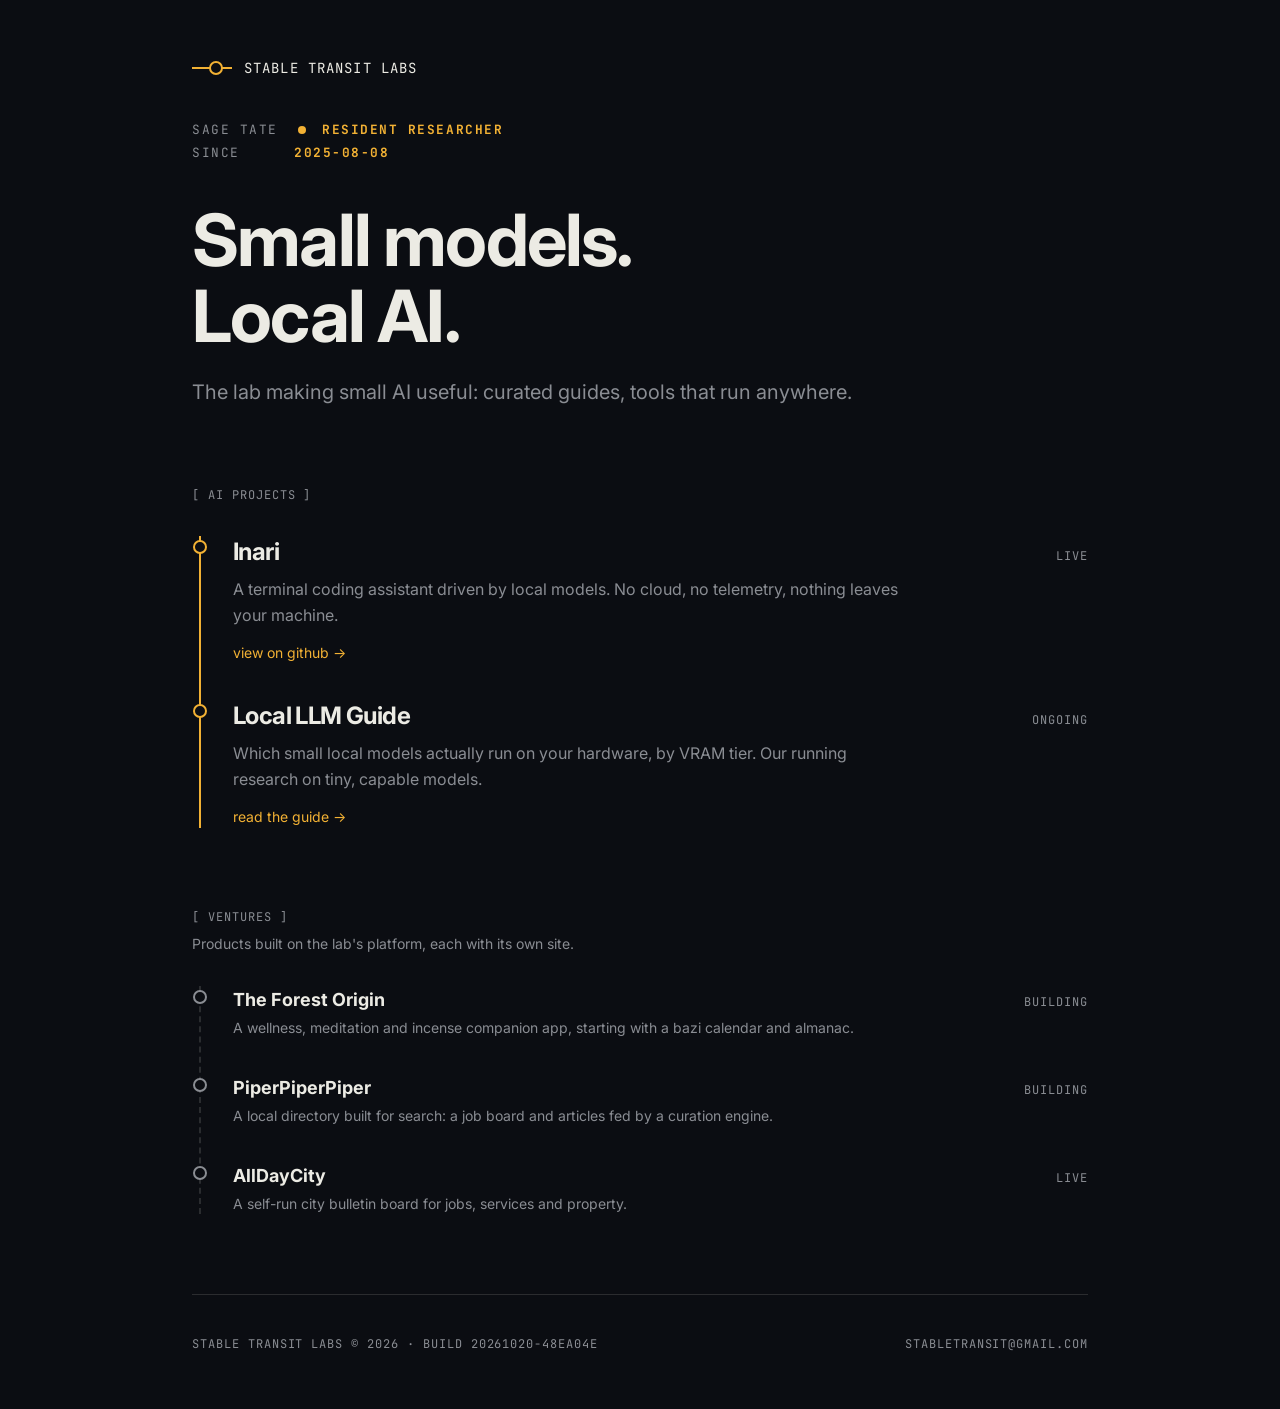
==== commit 754f6720: "deploy: sync from monorepo com-stabletransitlabs/www [ TL;DR ] - small local ai lab front, projects " ====
--- a/index.html
+++ b/index.html
@@ -1,2 +1,2 @@
-<!DOCTYPE html><html lang="en"><head><meta name="build" content="20260812-70c38e9"><meta charset="utf-8"><link rel="icon" type="image/svg+xml" href="/favicon.svg"><meta name="viewport" content="width=device-width"><meta name="generator" content="Astro v7.2.0"><title>Stable Transit Labs | AI Research</title><meta name="description" content="Stable Transit Labs researches efficient local AI models and cognitive training methods. Includes a curated guide of SOTA LLMs for local hardware."><link rel="preconnect" href="https://fonts.googleapis.com"><link rel="preconnect" href="https://fonts.gstatic.com" crossorigin><link href="https://fonts.googleapis.com/css2?family=Inter:wght@400;600;700&family=Outfit:wght@500;700&display=swap" rel="stylesheet"><link rel="stylesheet" href="/assets/global.B6RVwz1B.css"><style>.sage-status-wrapper[data-astro-cid-mwfmpsfx]{flex-direction:column;align-items:center;gap:.25rem;margin-bottom:2rem;font-family:Courier New,Courier,monospace;display:flex}.status-row[data-astro-cid-mwfmpsfx]{letter-spacing:.15em;align-items:center;gap:.75rem;font-size:.85rem;display:flex}.status-label[data-astro-cid-mwfmpsfx]{color:#4b4b6a;text-align:right;min-width:90px;font-weight:700}.status-value[data-astro-cid-mwfmpsfx]{color:#a78bfa;text-shadow:0 0 6px #a78bfa80;font-weight:700}.status-dot-wrapper[data-astro-cid-mwfmpsfx]{justify-content:center;align-items:center;width:16px;height:16px;display:inline-flex}.status-dot[data-astro-cid-mwfmpsfx]{background-color:#7c3aed;border-radius:50%;width:8px;height:8px;animation:2s ease-in-out infinite pulse-dot;display:inline-block;box-shadow:0 0 8px #7c3aedcc}@keyframes pulse-dot{0%,to{opacity:1;box-shadow:0 0 8px #7c3aedcc}50%{opacity:.5;box-shadow:0 0 3px #7c3aed4d}}
-</style></head><body class="bg-[#080810] text-gray-300"><main class="min-h-screen p-6 py-16"><div class="max-w-5xl mx-auto space-y-16"><!-- Header --><div class="text-center space-y-6"><div class="flex items-center justify-center gap-3"><!-- SVG Logo --><svg class="w-12 h-12" viewBox="0 0 48 48" fill="none" xmlns="http://www.w3.org/2000/svg"><circle cx="24" cy="24" r="20" fill="none" stroke="#7c3aed" stroke-width="1.5"></circle></svg><span class="text-2xl font-bold tracking-tight text-white font-outfit uppercase">Stable Transit Labs</span></div><div class="sage-status-wrapper" data-astro-cid-mwfmpsfx><div class="status-row" data-astro-cid-mwfmpsfx><span class="status-label" data-astro-cid-mwfmpsfx>SAGE TATE</span><span class="status-dot-wrapper" data-astro-cid-mwfmpsfx><span class="status-dot" data-astro-cid-mwfmpsfx></span></span><span class="status-value" id="sage-status-text" data-astro-cid-mwfmpsfx>INITIALISING</span></div><div class="status-row mt-2" data-astro-cid-mwfmpsfx><span class="status-label" data-astro-cid-mwfmpsfx>SESSION</span><span class="status-value font-mono" id="session-id" data-astro-cid-mwfmpsfx>--</span></div><div class="status-row mt-1" data-astro-cid-mwfmpsfx><span class="status-label" data-astro-cid-mwfmpsfx>UPTIME</span><span class="status-value font-mono" id="uptime-counter" data-astro-cid-mwfmpsfx>00:00:00</span></div></div><script type="module">var e=[`ACTIVE`,`REASONING`,`LISTENING`,`PROCESSING`,`READY`],t=0,n=Math.random().toString(36).substring(2,10).toUpperCase(),r=document.getElementById(`session-id`);r&&(r.textContent=`STL-${n}`);var i=new Date(`2025-08-08T08:00:00Z`).getTime();function a(){let n=document.getElementById(`sage-status-text`);n&&(n.textContent=e[t%e.length],t++)}function o(){let e=document.getElementById(`uptime-counter`);if(!e)return;let t=Date.now()-i,n=Math.floor(t/1e3);e.textContent=`${Math.floor(n/3600).toString().padStart(2,`0`)}:${Math.floor(n%3600/60).toString().padStart(2,`0`)}:${(n%60).toString().padStart(2,`0`)}`}a(),o(),setInterval(a,3e3),setInterval(o,1e3);</script><h1 class="text-5xl md:text-7xl font-bold text-white font-outfit leading-tight">Applied AI Research</h1><p class="text-xl text-gray-400 max-w-2xl mx-auto">We research cognitive training for small local models, specialising in on-device reasoning and context optimisation for embedded systems.</p></div><!-- LLM Guide Section --><section><div class="border-b border-violet-500/15 pb-8 mb-12"><h2 class="text-3xl font-bold text-white font-outfit mb-4">SOTA LLM Inference Guide (April 2026)</h2><p class="text-gray-400">Curated recommendations by VRAM tier for local inference (Q4 Quantisation).</p></div><div class="flex flex-wrap gap-3 mb-10 p-4 rounded-xl border border-violet-500/10 bg-violet-500/5"><span class="text-xs text-gray-500 uppercase tracking-widest self-center mr-2 font-mono">tags</span><span class="px-2 py-0.5 rounded text-xs font-semibold border border-violet-500/20 bg-violet-500/5 text-violet-400">general</span><span class="px-2 py-0.5 rounded text-xs font-semibold border border-cyan-500/20 bg-cyan-500/5 text-cyan-400">coding</span><span class="px-2 py-0.5 rounded text-xs font-semibold border border-purple-500/20 bg-purple-500/5 text-purple-400">reasoning</span><span class="px-2 py-0.5 rounded text-xs font-semibold border border-pink-500/20 bg-pink-500/5 text-pink-300">multimodal</span><span class="px-2 py-0.5 rounded text-xs font-semibold border border-amber-500/20 bg-amber-500/5 text-amber-400">subagents</span></div><div class="space-y-16"><div class="space-y-6"><div class="flex items-baseline gap-4 border-b border-violet-500/15 pb-4"><h3 class="text-xl font-bold text-white font-outfit">ENTERPRISE (64GB+ VRAM)</h3><span class="text-gray-500 text-sm font-mono">massive scale — system-wide refactoring &amp; agentic swarms</span></div><div class="grid grid-cols-1 md:grid-cols-2 gap-3"><div class="glass-card p-4 hover:border-violet-500/30 transition-colors border border-transparent bg-white/5 rounded-lg"><div class="flex items-start justify-between gap-3 mb-2"><code class="font-mono text-sm text-violet-300 break-all">deepseek-v4-pro</code><span class="shrink-0 text-xs font-mono text-gray-500 bg-white/5 px-2 py-0.5 rounded">~42 GB</span></div><p class="text-sm text-gray-400 mb-3 leading-relaxed">93.5% LCB. Best for system-wide refactoring.</p><div class="flex items-center justify-between"><div class="flex flex-wrap gap-1.5"><span class="px-2 py-0.5 rounded text-xs font-semibold border border-cyan-500/20 bg-cyan-500/5 text-cyan-400">coding</span><span class="px-2 py-0.5 rounded text-xs font-semibold border border-violet-500/20 bg-violet-500/5 text-violet-400">general</span></div><span class="text-xs font-mono text-gray-600">70B+</span></div></div><div class="glass-card p-4 hover:border-violet-500/30 transition-colors border border-transparent bg-white/5 rounded-lg"><div class="flex items-start justify-between gap-3 mb-2"><code class="font-mono text-sm text-violet-300 break-all">qwen3.6-plus</code><span class="shrink-0 text-xs font-mono text-gray-500 bg-white/5 px-2 py-0.5 rounded">~42 GB</span></div><p class="text-sm text-gray-400 mb-3 leading-relaxed">1M Context. Optimized for agentic swarms.</p><div class="flex items-center justify-between"><div class="flex flex-wrap gap-1.5"><span class="px-2 py-0.5 rounded text-xs font-semibold border border-cyan-500/20 bg-cyan-500/5 text-cyan-400">coding</span><span class="px-2 py-0.5 rounded text-xs font-semibold border border-amber-500/20 bg-amber-500/5 text-amber-400">subagents</span></div><span class="text-xs font-mono text-gray-600">72B</span></div></div><div class="glass-card p-4 hover:border-violet-500/30 transition-colors border border-transparent bg-white/5 rounded-lg"><div class="flex items-start justify-between gap-3 mb-2"><code class="font-mono text-sm text-violet-300 break-all">llama4-maverick</code><span class="shrink-0 text-xs font-mono text-gray-500 bg-white/5 px-2 py-0.5 rounded">~40 GB</span></div><p class="text-sm text-gray-400 mb-3 leading-relaxed">Meta&#39;s flagship for multi-language &amp; images.</p><div class="flex items-center justify-between"><div class="flex flex-wrap gap-1.5"><span class="px-2 py-0.5 rounded text-xs font-semibold border border-violet-500/20 bg-violet-500/5 text-violet-400">general</span><span class="px-2 py-0.5 rounded text-xs font-semibold border border-pink-500/20 bg-pink-500/5 text-pink-300">multimodal</span></div><span class="text-xs font-mono text-gray-600">70B+</span></div></div></div></div><div class="space-y-6"><div class="flex items-baseline gap-4 border-b border-violet-500/15 pb-4"><h3 class="text-xl font-bold text-white font-outfit">LARGE (32GB VRAM)</h3><span class="text-gray-500 text-sm font-mono">large — gold standard logic &amp; engineering</span></div><div class="grid grid-cols-1 md:grid-cols-2 gap-3"><div class="glass-card p-4 hover:border-violet-500/30 transition-colors border border-transparent bg-white/5 rounded-lg"><div class="flex items-start justify-between gap-3 mb-2"><code class="font-mono text-sm text-violet-300 break-all">gemma4:31b</code><span class="shrink-0 text-xs font-mono text-gray-500 bg-white/5 px-2 py-0.5 rounded">~18 GB</span></div><p class="text-sm text-gray-400 mb-3 leading-relaxed">80% LCB; 256K context. The local logic gold standard.</p><div class="flex items-center justify-between"><div class="flex flex-wrap gap-1.5"><span class="px-2 py-0.5 rounded text-xs font-semibold border border-cyan-500/20 bg-cyan-500/5 text-cyan-400">coding</span><span class="px-2 py-0.5 rounded text-xs font-semibold border border-purple-500/20 bg-purple-500/5 text-purple-400">reasoning</span></div><span class="text-xs font-mono text-gray-600">31B</span></div></div><div class="glass-card p-4 hover:border-violet-500/30 transition-colors border border-transparent bg-white/5 rounded-lg"><div class="flex items-start justify-between gap-3 mb-2"><code class="font-mono text-sm text-violet-300 break-all">qwen3.5-coder:32b</code><span class="shrink-0 text-xs font-mono text-gray-500 bg-white/5 px-2 py-0.5 rounded">~19 GB</span></div><p class="text-sm text-gray-400 mb-3 leading-relaxed">Deep specialized engineering logic.</p><div class="flex items-center justify-between"><div class="flex flex-wrap gap-1.5"><span class="px-2 py-0.5 rounded text-xs font-semibold border border-cyan-500/20 bg-cyan-500/5 text-cyan-400">coding</span></div><span class="text-xs font-mono text-gray-600">32B</span></div></div><div class="glass-card p-4 hover:border-violet-500/30 transition-colors border border-transparent bg-white/5 rounded-lg"><div class="flex items-start justify-between gap-3 mb-2"><code class="font-mono text-sm text-violet-300 break-all">deepseek-v4-flash</code><span class="shrink-0 text-xs font-mono text-gray-500 bg-white/5 px-2 py-0.5 rounded">~19 GB</span></div><p class="text-sm text-gray-400 mb-3 leading-relaxed">1M context; high-efficiency MoE.</p><div class="flex items-center justify-between"><div class="flex flex-wrap gap-1.5"><span class="px-2 py-0.5 rounded text-xs font-semibold border border-cyan-500/20 bg-cyan-500/5 text-cyan-400">coding</span><span class="px-2 py-0.5 rounded text-xs font-semibold border border-amber-500/20 bg-amber-500/5 text-amber-400">subagents</span></div><span class="text-xs font-mono text-gray-600">32B</span></div></div></div></div><div class="space-y-6"><div class="flex items-baseline gap-4 border-b border-violet-500/15 pb-4"><h3 class="text-xl font-bold text-white font-outfit">MID-RANGE (16GB VRAM)</h3><span class="text-gray-500 text-sm font-mono">mid-range — balanced intelligence &amp; context</span></div><div class="grid grid-cols-1 md:grid-cols-2 gap-3"><div class="glass-card p-4 hover:border-violet-500/30 transition-colors border border-transparent bg-white/5 rounded-lg"><div class="flex items-start justify-between gap-3 mb-2"><code class="font-mono text-sm text-violet-300 break-all">gemma4-moe:26b</code><span class="shrink-0 text-xs font-mono text-gray-500 bg-white/5 px-2 py-0.5 rounded">~15 GB</span></div><p class="text-sm text-gray-400 mb-3 leading-relaxed">4B active; high-speed with 30B+ intelligence.</p><div class="flex items-center justify-between"><div class="flex flex-wrap gap-1.5"><span class="px-2 py-0.5 rounded text-xs font-semibold border border-cyan-500/20 bg-cyan-500/5 text-cyan-400">coding</span><span class="px-2 py-0.5 rounded text-xs font-semibold border border-violet-500/20 bg-violet-500/5 text-violet-400">general</span></div><span class="text-xs font-mono text-gray-600">26B</span></div></div><div class="glass-card p-4 hover:border-violet-500/30 transition-colors border border-transparent bg-white/5 rounded-lg"><div class="flex items-start justify-between gap-3 mb-2"><code class="font-mono text-sm text-violet-300 break-all">phi4:14b</code><span class="shrink-0 text-xs font-mono text-gray-500 bg-white/5 px-2 py-0.5 rounded">~9 GB</span></div><p class="text-sm text-gray-400 mb-3 leading-relaxed">SOTA reasoning-per-parameter for complex math/code.</p><div class="flex items-center justify-between"><div class="flex flex-wrap gap-1.5"><span class="px-2 py-0.5 rounded text-xs font-semibold border border-purple-500/20 bg-purple-500/5 text-purple-400">reasoning</span><span class="px-2 py-0.5 rounded text-xs font-semibold border border-cyan-500/20 bg-cyan-500/5 text-cyan-400">coding</span></div><span class="text-xs font-mono text-gray-600">14B</span></div></div><div class="glass-card p-4 hover:border-violet-500/30 transition-colors border border-transparent bg-white/5 rounded-lg"><div class="flex items-start justify-between gap-3 mb-2"><code class="font-mono text-sm text-violet-300 break-all">mistral-small:24b</code><span class="shrink-0 text-xs font-mono text-gray-500 bg-white/5 px-2 py-0.5 rounded">~14 GB</span></div><p class="text-sm text-gray-400 mb-3 leading-relaxed">Best balanced 128k context generalist.</p><div class="flex items-center justify-between"><div class="flex flex-wrap gap-1.5"><span class="px-2 py-0.5 rounded text-xs font-semibold border border-violet-500/20 bg-violet-500/5 text-violet-400">general</span></div><span class="text-xs font-mono text-gray-600">24B</span></div></div></div></div><div class="space-y-6"><div class="flex items-baseline gap-4 border-b border-violet-500/15 pb-4"><h3 class="text-xl font-bold text-white font-outfit">EFFICIENT (8GB VRAM)</h3><span class="text-gray-500 text-sm font-mono">efficient — real-time local intelligence</span></div><div class="grid grid-cols-1 md:grid-cols-2 gap-3"><div class="glass-card p-4 hover:border-violet-500/30 transition-colors border border-transparent bg-white/5 rounded-lg"><div class="flex items-start justify-between gap-3 mb-2"><code class="font-mono text-sm text-violet-300 break-all">qwen3.5-coder:7b</code><span class="shrink-0 text-xs font-mono text-gray-500 bg-white/5 px-2 py-0.5 rounded">~4 GB</span></div><p class="text-sm text-gray-400 mb-3 leading-relaxed">Best real-time IDE local completions.</p><div class="flex items-center justify-between"><div class="flex flex-wrap gap-1.5"><span class="px-2 py-0.5 rounded text-xs font-semibold border border-cyan-500/20 bg-cyan-500/5 text-cyan-400">coding</span></div><span class="text-xs font-mono text-gray-600">7B</span></div></div><div class="glass-card p-4 hover:border-violet-500/30 transition-colors border border-transparent bg-white/5 rounded-lg"><div class="flex items-start justify-between gap-3 mb-2"><code class="font-mono text-sm text-violet-300 break-all">gemma4-e4b</code><span class="shrink-0 text-xs font-mono text-gray-500 bg-white/5 px-2 py-0.5 rounded">~6 GB</span></div><p class="text-sm text-gray-400 mb-3 leading-relaxed">Native Audio/Vision for visual debugging.</p><div class="flex items-center justify-between"><div class="flex flex-wrap gap-1.5"><span class="px-2 py-0.5 rounded text-xs font-semibold border border-pink-500/20 bg-pink-500/5 text-pink-300">multimodal</span><span class="px-2 py-0.5 rounded text-xs font-semibold border border-amber-500/20 bg-amber-500/5 text-amber-400">subagents</span></div><span class="text-xs font-mono text-gray-600">11B</span></div></div><div class="glass-card p-4 hover:border-violet-500/30 transition-colors border border-transparent bg-white/5 rounded-lg"><div class="flex items-start justify-between gap-3 mb-2"><code class="font-mono text-sm text-violet-300 break-all">deepseek-r1:8b</code><span class="shrink-0 text-xs font-mono text-gray-500 bg-white/5 px-2 py-0.5 rounded">~5 GB</span></div><p class="text-sm text-gray-400 mb-3 leading-relaxed">Best for logical debugging and &#39;thinking&#39; tasks.</p><div class="flex items-center justify-between"><div class="flex flex-wrap gap-1.5"><span class="px-2 py-0.5 rounded text-xs font-semibold border border-purple-500/20 bg-purple-500/5 text-purple-400">reasoning</span></div><span class="text-xs font-mono text-gray-600">8B</span></div></div></div></div><div class="space-y-6"><div class="flex items-baseline gap-4 border-b border-violet-500/15 pb-4"><h3 class="text-xl font-bold text-white font-outfit">LOW-POWER (4GB VRAM)</h3><span class="text-gray-500 text-sm font-mono">small — edge instruction following</span></div><div class="grid grid-cols-1 md:grid-cols-2 gap-3"><div class="glass-card p-4 hover:border-violet-500/30 transition-colors border border-transparent bg-white/5 rounded-lg"><div class="flex items-start justify-between gap-3 mb-2"><code class="font-mono text-sm text-violet-300 break-all">llama4-scout:3b</code><span class="shrink-0 text-xs font-mono text-gray-500 bg-white/5 px-2 py-0.5 rounded">~2 GB</span></div><p class="text-sm text-gray-400 mb-3 leading-relaxed">SOTA sub-5GB instruction following.</p><div class="flex items-center justify-between"><div class="flex flex-wrap gap-1.5"><span class="px-2 py-0.5 rounded text-xs font-semibold border border-violet-500/20 bg-violet-500/5 text-violet-400">general</span><span class="px-2 py-0.5 rounded text-xs font-semibold border border-amber-500/20 bg-amber-500/5 text-amber-400">subagents</span></div><span class="text-xs font-mono text-gray-600">3B</span></div></div><div class="glass-card p-4 hover:border-violet-500/30 transition-colors border border-transparent bg-white/5 rounded-lg"><div class="flex items-start justify-between gap-3 mb-2"><code class="font-mono text-sm text-violet-300 break-all">qwen3.5-coder:3b</code><span class="shrink-0 text-xs font-mono text-gray-500 bg-white/5 px-2 py-0.5 rounded">~2 GB</span></div><p class="text-sm text-gray-400 mb-3 leading-relaxed">Local &#39;Ghost Text&#39; and shell scripts.</p><div class="flex items-center justify-between"><div class="flex flex-wrap gap-1.5"><span class="px-2 py-0.5 rounded text-xs font-semibold border border-cyan-500/20 bg-cyan-500/5 text-cyan-400">coding</span><span class="px-2 py-0.5 rounded text-xs font-semibold border border-amber-500/20 bg-amber-500/5 text-amber-400">subagents</span></div><span class="text-xs font-mono text-gray-600">3B</span></div></div><div class="glass-card p-4 hover:border-violet-500/30 transition-colors border border-transparent bg-white/5 rounded-lg"><div class="flex items-start justify-between gap-3 mb-2"><code class="font-mono text-sm text-violet-300 break-all">gemma3:4b</code><span class="shrink-0 text-xs font-mono text-gray-500 bg-white/5 px-2 py-0.5 rounded">~2.5 GB</span></div><p class="text-sm text-gray-400 mb-3 leading-relaxed">Efficient summarization and baseline assistant.</p><div class="flex items-center justify-between"><div class="flex flex-wrap gap-1.5"><span class="px-2 py-0.5 rounded text-xs font-semibold border border-violet-500/20 bg-violet-500/5 text-violet-400">general</span></div><span class="text-xs font-mono text-gray-600">4B</span></div></div></div></div><div class="space-y-6"><div class="flex items-baseline gap-4 border-b border-violet-500/15 pb-4"><h3 class="text-xl font-bold text-white font-outfit">EDGE/MICRO (500MB - 2GB VRAM)</h3><span class="text-gray-500 text-sm font-mono">ultra-small — specialized agentic tasks</span></div><div class="grid grid-cols-1 md:grid-cols-2 gap-3"><div class="glass-card p-4 hover:border-violet-500/30 transition-colors border border-transparent bg-white/5 rounded-lg"><div class="flex items-start justify-between gap-3 mb-2"><code class="font-mono text-sm text-violet-300 break-all">gemma4-e2b</code><span class="shrink-0 text-xs font-mono text-gray-500 bg-white/5 px-2 py-0.5 rounded">~1.5 GB</span></div><p class="text-sm text-gray-400 mb-3 leading-relaxed">Agent-ready; native tool-use and vision.</p><div class="flex items-center justify-between"><div class="flex flex-wrap gap-1.5"><span class="px-2 py-0.5 rounded text-xs font-semibold border border-pink-500/20 bg-pink-500/5 text-pink-300">multimodal</span><span class="px-2 py-0.5 rounded text-xs font-semibold border border-amber-500/20 bg-amber-500/5 text-amber-400">subagents</span></div><span class="text-xs font-mono text-gray-600">2B</span></div></div><div class="glass-card p-4 hover:border-violet-500/30 transition-colors border border-transparent bg-white/5 rounded-lg"><div class="flex items-start justify-between gap-3 mb-2"><code class="font-mono text-sm text-violet-300 break-all">qwen3.6:0.6b</code><span class="shrink-0 text-xs font-mono text-gray-500 bg-white/5 px-2 py-0.5 rounded">~0.5 GB</span></div><p class="text-sm text-gray-400 mb-3 leading-relaxed">SOTA sub-1GB logic for boilerplate and regex.</p><div class="flex items-center justify-between"><div class="flex flex-wrap gap-1.5"><span class="px-2 py-0.5 rounded text-xs font-semibold border border-cyan-500/20 bg-cyan-500/5 text-cyan-400">coding</span><span class="px-2 py-0.5 rounded text-xs font-semibold border border-amber-500/20 bg-amber-500/5 text-amber-400">subagents</span></div><span class="text-xs font-mono text-gray-600">0.6B</span></div></div><div class="glass-card p-4 hover:border-violet-500/30 transition-colors border border-transparent bg-white/5 rounded-lg"><div class="flex items-start justify-between gap-3 mb-2"><code class="font-mono text-sm text-violet-300 break-all">deepseek-r1:0.5b</code><span class="shrink-0 text-xs font-mono text-gray-500 bg-white/5 px-2 py-0.5 rounded">~0.5 GB</span></div><p class="text-sm text-gray-400 mb-3 leading-relaxed">&#39;Thinking&#39; minis for CLI and automation.</p><div class="flex items-center justify-between"><div class="flex flex-wrap gap-1.5"><span class="px-2 py-0.5 rounded text-xs font-semibold border border-purple-500/20 bg-purple-500/5 text-purple-400">reasoning</span><span class="px-2 py-0.5 rounded text-xs font-semibold border border-amber-500/20 bg-amber-500/5 text-amber-400">subagents</span></div><span class="text-xs font-mono text-gray-600">0.5B</span></div></div><div class="glass-card p-4 hover:border-violet-500/30 transition-colors border border-transparent bg-white/5 rounded-lg"><div class="flex items-start justify-between gap-3 mb-2"><code class="font-mono text-sm text-violet-300 break-all">smollm3:500m</code><span class="shrink-0 text-xs font-mono text-gray-500 bg-white/5 px-2 py-0.5 rounded">~0.5 GB</span></div><p class="text-sm text-gray-400 mb-3 leading-relaxed">Best for data cleaning, formatting, and JSON tasks.</p><div class="flex items-center justify-between"><div class="flex flex-wrap gap-1.5"><span class="px-2 py-0.5 rounded text-xs font-semibold border border-amber-500/20 bg-amber-500/5 text-amber-400">subagents</span></div><span class="text-xs font-mono text-gray-600">0.5B</span></div></div></div></div></div></section><footer class="pt-16 text-sm text-gray-600 text-center"><p>Stable Transit Labs © 2026</p><span class="opacity-60">build 20260812-70c38e9</span><a href="mailto:stabletransit@gmail.com" class="text-violet-400 hover:text-white mt-4 block">stabletransit@gmail.com</a></footer></div></main><div class="fixed inset-0 -z-10 overflow-hidden pointer-events-none"><div class="absolute top-1/3 left-1/2 -translate-x-1/2 w-[500px] h-[500px] bg-violet-700/10 blur-[140px] rounded-full"></div></div></body></html>+<!DOCTYPE html><html lang="en"><head><meta name="build" content="20261020-48ea04e"><meta charset="utf-8"><link rel="icon" type="image/svg+xml" href="/favicon.svg"><meta name="viewport" content="width=device-width"><meta name="generator" content="Astro v7.2.0"><title>Stable Transit Labs | Small local AI</title><meta name="description" content="Stable Transit Labs researches and builds with small local AI models, and publishes what works."><link rel="preconnect" href="https://fonts.googleapis.com"><link rel="preconnect" href="https://fonts.gstatic.com" crossorigin><link href="https://fonts.googleapis.com/css2?family=Inter:wght@400;600;700&family=JetBrains+Mono:wght@400;700&display=swap" rel="stylesheet"><link rel="stylesheet" href="/assets/Base.Bc2Kb2ad.css"><style>.sage-status-wrapper[data-astro-cid-mwfmpsfx]{font-family:var(--mono);flex-direction:column;align-items:flex-start;gap:.25rem;display:flex}.status-row[data-astro-cid-mwfmpsfx]{letter-spacing:.12em;align-items:center;gap:.75rem;font-size:.8rem;display:flex}.status-label[data-astro-cid-mwfmpsfx]{color:var(--mute);min-width:90px}.status-value[data-astro-cid-mwfmpsfx]{color:var(--amber);font-weight:700}.status-dot-wrapper[data-astro-cid-mwfmpsfx]{justify-content:center;align-items:center;width:16px;height:16px;display:inline-flex}.status-dot[data-astro-cid-mwfmpsfx]{background-color:var(--amber);border-radius:50%;width:8px;height:8px;display:inline-block}
+</style></head><body><main class="min-h-screen px-6 py-14"><div class="max-w-4xl mx-auto space-y-20"><header class="space-y-10"><div class="flex items-center gap-3"><!-- route mark: a line with a stop --><svg class="w-10 h-6" viewBox="0 0 40 24" fill="none" xmlns="http://www.w3.org/2000/svg" aria-hidden="true"><line x1="0" y1="12" x2="40" y2="12" stroke="#f2b134" stroke-width="2"></line><circle cx="24" cy="12" r="6" fill="#0b0d12" stroke="#f2b134" stroke-width="2"></circle></svg><span class="label !text-[var(--paper)] !text-sm">Stable Transit Labs</span></div><div class="sage-status-wrapper" data-astro-cid-mwfmpsfx><div class="status-row" data-astro-cid-mwfmpsfx><span class="status-label" data-astro-cid-mwfmpsfx>SAGE TATE</span><span class="status-dot-wrapper" data-astro-cid-mwfmpsfx><span class="status-dot" data-astro-cid-mwfmpsfx></span></span><span class="status-value" data-astro-cid-mwfmpsfx>RESIDENT RESEARCHER</span></div><div class="status-row" data-astro-cid-mwfmpsfx><span class="status-label" data-astro-cid-mwfmpsfx>SINCE</span><span class="status-value" data-astro-cid-mwfmpsfx>2025-08-08</span></div></div><div class="space-y-6"><h1 class="text-5xl md:text-7xl font-bold tracking-tight leading-[1.05]">Small models.<br>Local AI.</h1><p class="text-xl text-[var(--mute)] max-w-2xl">The lab making small AI useful: curated guides, tools that run anywhere.</p></div></header><section class="space-y-8"><h2 class="label">[ ai projects ]</h2><ol class="route"><li><a href="https://github.com/mirageglobe/inari" class="block group"><div class="flex items-baseline justify-between gap-3 mb-2"><h3 class="text-2xl font-bold tracking-tight group-hover:text-[var(--amber)]">Inari</h3><span class="label">live</span></div><p class="text-[var(--mute)] leading-relaxed max-w-2xl mb-3">A terminal coding assistant driven by local models. No cloud, no telemetry, nothing leaves your machine.</p><span class="text-sm text-[var(--amber)]">view on github &rarr;</span></a></li><li><a href="/guide" class="block group"><div class="flex items-baseline justify-between gap-3 mb-2"><h3 class="text-2xl font-bold tracking-tight group-hover:text-[var(--amber)]">Local LLM Guide</h3><span class="label">ongoing</span></div><p class="text-[var(--mute)] leading-relaxed max-w-2xl mb-3">Which small local models actually run on your hardware, by VRAM tier. Our running research on tiny, capable models.</p><span class="text-sm text-[var(--amber)]">read the guide &rarr;</span></a></li></ol></section><section class="space-y-8"><div class="space-y-2"><h2 class="label">[ ventures ]</h2><p class="text-sm text-[var(--mute)]">Products built on the lab's platform, each with its own site.</p></div><ol class="route route-quiet"><li><a href="https://theforestorigin.com" class="block group"><div class="flex items-baseline justify-between gap-3 mb-1"><h3 class="text-lg font-bold group-hover:text-[var(--amber)]">The Forest Origin</h3><span class="label">building</span></div><p class="text-sm text-[var(--mute)] max-w-2xl">A wellness, meditation and incense companion app, starting with a bazi calendar and almanac.</p></a></li><li><a href="https://piperpiperpiper.com" class="block group"><div class="flex items-baseline justify-between gap-3 mb-1"><h3 class="text-lg font-bold group-hover:text-[var(--amber)]">PiperPiperPiper</h3><span class="label">building</span></div><p class="text-sm text-[var(--mute)] max-w-2xl">A local directory built for search: a job board and articles fed by a curation engine.</p></a></li><li><a href="https://alldaycity.com" class="block group"><div class="flex items-baseline justify-between gap-3 mb-1"><h3 class="text-lg font-bold group-hover:text-[var(--amber)]">AllDayCity</h3><span class="label">live</span></div><p class="text-sm text-[var(--mute)] max-w-2xl">A self-run city bulletin board for jobs, services and property.</p></a></li></ol></section><footer class="pt-10 border-t border-[var(--line)] flex flex-wrap items-baseline justify-between gap-3"><span class="label">Stable Transit Labs &copy; 2026 &middot; build 20261020-48ea04e</span><a href="mailto:stabletransit@gmail.com" class="label hover:text-[var(--amber)]">stabletransit@gmail.com</a></footer></div></main></body></html>
--- a/assets/Base.Bc2Kb2ad.css
+++ b/assets/Base.Bc2Kb2ad.css
@@ -0,0 +1,2 @@
+/*! tailwindcss v4.3.3 | MIT License | https://tailwindcss.com */
+@layer properties{@supports (((-webkit-hyphens:none)) and (not (margin-trim:inline))) or ((-moz-orient:inline) and (not (color:rgb(from red r g b)))){*,:before,:after,::backdrop{--tw-space-y-reverse:0;--tw-border-style:solid;--tw-leading:initial;--tw-font-weight:initial;--tw-tracking:initial}}}@layer theme{:root,:host{--font-sans:-apple-system, BlinkMacSystemFont, "Segoe UI", Roboto, "Helvetica Neue", "Noto Sans", Arial, sans-serif, "Apple Color Emoji", "Segoe UI Emoji", "Segoe UI Symbol", "Noto Color Emoji";--font-mono:ui-monospace, SFMono-Regular, Menlo, Monaco, Consolas, "Liberation Mono", "Courier New", monospace;--spacing:.25rem;--container-md:28rem;--container-2xl:42rem;--container-4xl:56rem;--text-xs:.75rem;--text-xs--line-height:calc(1 / .75);--text-sm:.875rem;--text-sm--line-height:calc(1.25 / .875);--text-lg:1.125rem;--text-lg--line-height:calc(1.75 / 1.125);--text-xl:1.25rem;--text-xl--line-height:calc(1.75 / 1.25);--text-2xl:1.5rem;--text-2xl--line-height:calc(2 / 1.5);--text-4xl:2.25rem;--text-4xl--line-height:calc(2.5 / 2.25);--text-5xl:3rem;--text-5xl--line-height:1;--text-6xl:3.75rem;--text-6xl--line-height:1;--text-7xl:4.5rem;--text-7xl--line-height:1;--font-weight-bold:700;--tracking-tight:-.025em;--leading-relaxed:1.625;--default-font-family:var(--font-sans);--default-mono-font-family:var(--font-mono)}}@layer base{*,:after,:before,::backdrop{box-sizing:border-box;border:0 solid;margin:0;padding:0}::file-selector-button{box-sizing:border-box;border:0 solid;margin:0;padding:0}html,:host{-webkit-text-size-adjust:100%;tab-size:4;line-height:1.5;font-family:var(--default-font-family,-apple-system, BlinkMacSystemFont, "Segoe UI", Roboto, "Helvetica Neue", "Noto Sans", Arial, sans-serif, "Apple Color Emoji", "Segoe UI Emoji", "Segoe UI Symbol", "Noto Color Emoji");font-feature-settings:var(--default-font-feature-settings,normal);font-variation-settings:var(--default-font-variation-settings,normal);-webkit-tap-highlight-color:transparent}hr{height:0;color:inherit;border-top-width:1px}abbr:where([title]){text-decoration:underline dotted}h1,h2,h3,h4,h5,h6{font-size:inherit;font-weight:inherit}a{color:inherit;-webkit-text-decoration:inherit;-webkit-text-decoration:inherit;-webkit-text-decoration:inherit;text-decoration:inherit}b,strong{font-weight:bolder}code,kbd,samp,pre{font-family:var(--default-mono-font-family,ui-monospace, SFMono-Regular, Menlo, Monaco, Consolas, "Liberation Mono", "Courier New", monospace);font-feature-settings:var(--default-mono-font-feature-settings,normal);font-variation-settings:var(--default-mono-font-variation-settings,normal);font-size:1em}small{font-size:80%}sub,sup{vertical-align:baseline;font-size:75%;line-height:0;position:relative}sub{bottom:-.25em}sup{top:-.5em}table{text-indent:0;border-color:inherit;border-collapse:collapse}:-moz-focusring:where(:not(iframe)){outline:auto}progress{vertical-align:baseline}summary{display:list-item}ol,ul,menu{list-style:none}img,svg,video,canvas,audio,iframe,embed,object{vertical-align:middle;display:block}img,video{max-width:100%;height:auto}button,input,select,optgroup,textarea{font:inherit;font-feature-settings:inherit;font-variation-settings:inherit;letter-spacing:inherit;color:inherit;opacity:1;background-color:#0000;border-radius:0}::file-selector-button{font:inherit;font-feature-settings:inherit;font-variation-settings:inherit;letter-spacing:inherit;color:inherit;opacity:1;background-color:#0000;border-radius:0}:where(select:is([multiple],[size])) optgroup{font-weight:bolder}:where(select:is([multiple],[size])) optgroup option{padding-inline-start:20px}::file-selector-button{margin-inline-end:4px}::placeholder{opacity:1}@supports (not ((-webkit-appearance:-apple-pay-button))) or (contain-intrinsic-size:1px){::placeholder{color:currentColor}@supports (color:color-mix(in lab, red, red)){::placeholder{color:color-mix(in oklab, currentcolor 50%, transparent)}}}textarea{resize:vertical}::-webkit-search-decoration{-webkit-appearance:none}::-webkit-date-and-time-value{min-height:1lh;text-align:inherit}::-webkit-datetime-edit{display:inline-flex}::-webkit-datetime-edit-fields-wrapper{padding:0}::-webkit-datetime-edit{padding-block:0}::-webkit-datetime-edit-year-field{padding-block:0}::-webkit-datetime-edit-month-field{padding-block:0}::-webkit-datetime-edit-day-field{padding-block:0}::-webkit-datetime-edit-hour-field{padding-block:0}::-webkit-datetime-edit-minute-field{padding-block:0}::-webkit-datetime-edit-second-field{padding-block:0}::-webkit-datetime-edit-millisecond-field{padding-block:0}::-webkit-datetime-edit-meridiem-field{padding-block:0}::-webkit-calendar-picker-indicator{line-height:1}:-moz-ui-invalid{box-shadow:none}button,input:where([type=button],[type=reset],[type=submit]){appearance:button}::file-selector-button{appearance:button}::-webkit-inner-spin-button{height:auto}::-webkit-outer-spin-button{height:auto}[hidden]:where(:not([hidden=until-found])){display:none!important}}@layer components;@layer utilities{.static{position:static}.mx-auto{margin-inline:auto}.mr-2{margin-right:calc(var(--spacing) * 2)}.mb-1{margin-bottom:var(--spacing)}.mb-2{margin-bottom:calc(var(--spacing) * 2)}.mb-3{margin-bottom:calc(var(--spacing) * 3)}.block{display:block}.flex{display:flex}.grid{display:grid}.h-6{height:calc(var(--spacing) * 6)}.min-h-\[50vh\]{min-height:50vh}.min-h-screen{min-height:100vh}.w-10{width:calc(var(--spacing) * 10)}.max-w-2xl{max-width:var(--container-2xl)}.max-w-4xl{max-width:var(--container-4xl)}.max-w-md{max-width:var(--container-md)}.shrink-0{flex-shrink:0}.grid-cols-1{grid-template-columns:repeat(1,minmax(0,1fr))}.flex-col{flex-direction:column}.flex-wrap{flex-wrap:wrap}.items-baseline{align-items:baseline}.items-center{align-items:center}.items-start{align-items:flex-start}.justify-between{justify-content:space-between}.justify-center{justify-content:center}.gap-1\.5{gap:calc(var(--spacing) * 1.5)}.gap-2{gap:calc(var(--spacing) * 2)}.gap-3{gap:calc(var(--spacing) * 3)}:where(.space-y-2>:not(:last-child)){--tw-space-y-reverse:0;margin-block-start:calc(calc(var(--spacing) * 2) * var(--tw-space-y-reverse));margin-block-end:calc(calc(var(--spacing) * 2) * calc(1 - var(--tw-space-y-reverse)))}:where(.space-y-6>:not(:last-child)){--tw-space-y-reverse:0;margin-block-start:calc(calc(var(--spacing) * 6) * var(--tw-space-y-reverse));margin-block-end:calc(calc(var(--spacing) * 6) * calc(1 - var(--tw-space-y-reverse)))}:where(.space-y-8>:not(:last-child)){--tw-space-y-reverse:0;margin-block-start:calc(calc(var(--spacing) * 8) * var(--tw-space-y-reverse));margin-block-end:calc(calc(var(--spacing) * 8) * calc(1 - var(--tw-space-y-reverse)))}:where(.space-y-10>:not(:last-child)){--tw-space-y-reverse:0;margin-block-start:calc(calc(var(--spacing) * 10) * var(--tw-space-y-reverse));margin-block-end:calc(calc(var(--spacing) * 10) * calc(1 - var(--tw-space-y-reverse)))}:where(.space-y-16>:not(:last-child)){--tw-space-y-reverse:0;margin-block-start:calc(calc(var(--spacing) * 16) * var(--tw-space-y-reverse));margin-block-end:calc(calc(var(--spacing) * 16) * calc(1 - var(--tw-space-y-reverse)))}:where(.space-y-20>:not(:last-child)){--tw-space-y-reverse:0;margin-block-start:calc(calc(var(--spacing) * 20) * var(--tw-space-y-reverse));margin-block-end:calc(calc(var(--spacing) * 20) * calc(1 - var(--tw-space-y-reverse)))}.gap-x-4{column-gap:calc(var(--spacing) * 4)}.gap-y-1{row-gap:var(--spacing)}.rounded{border-radius:.25rem}.border{border-style:var(--tw-border-style);border-width:1px}.border-t{border-top-style:var(--tw-border-style);border-top-width:1px}.border-b{border-bottom-style:var(--tw-border-style);border-bottom-width:1px}.border-\[\#7fb5d6\]\/40{border-color:oklab(74.7503% -.0414584 -.0612873/.4)}.border-\[\#8a8d93\]\/40{border-color:oklab(64.2819% -.000918329 -.00953507/.4)}.border-\[\#8fc79a\]\/40{border-color:oklab(77.8735% -.0748173 .0430609/.4)}.border-\[\#d98c8c\]\/40{border-color:oklab(71.862% .0888776 .0317183/.4)}.border-\[\#f2b134\]\/40{border-color:oklab(80.1527% .029151 .148427/.4)}.border-\[var\(--line\)\]{border-color:var(--line)}.p-4{padding:calc(var(--spacing) * 4)}.px-2{padding-inline:calc(var(--spacing) * 2)}.px-6{padding-inline:calc(var(--spacing) * 6)}.py-0\.5{padding-block:calc(var(--spacing) * .5)}.py-14{padding-block:calc(var(--spacing) * 14)}.pt-2{padding-top:calc(var(--spacing) * 2)}.pt-10{padding-top:calc(var(--spacing) * 10)}.pb-4{padding-bottom:calc(var(--spacing) * 4)}.font-mono{font-family:var(--font-mono)}.\!text-sm{font-size:var(--text-sm)!important;line-height:var(--tw-leading,var(--text-sm--line-height))!important}.text-2xl{font-size:var(--text-2xl);line-height:var(--tw-leading,var(--text-2xl--line-height))}.text-4xl{font-size:var(--text-4xl);line-height:var(--tw-leading,var(--text-4xl--line-height))}.text-5xl{font-size:var(--text-5xl);line-height:var(--tw-leading,var(--text-5xl--line-height))}.text-lg{font-size:var(--text-lg);line-height:var(--tw-leading,var(--text-lg--line-height))}.text-sm{font-size:var(--text-sm);line-height:var(--tw-leading,var(--text-sm--line-height))}.text-xl{font-size:var(--text-xl);line-height:var(--tw-leading,var(--text-xl--line-height))}.text-xs{font-size:var(--text-xs);line-height:var(--tw-leading,var(--text-xs--line-height))}.leading-\[1\.05\]{--tw-leading:1.05;line-height:1.05}.leading-relaxed{--tw-leading:var(--leading-relaxed);line-height:var(--leading-relaxed)}.font-bold{--tw-font-weight:var(--font-weight-bold);font-weight:var(--font-weight-bold)}.tracking-tight{--tw-tracking:var(--tracking-tight);letter-spacing:var(--tracking-tight)}.break-all{word-break:break-all}.\!text-\[var\(--paper\)\]{color:var(--paper)!important}.text-\[\#7fb5d6\]{color:#7fb5d6}.text-\[\#8fc79a\]{color:#8fc79a}.text-\[\#b9bbc0\]{color:#b9bbc0}.text-\[\#d98c8c\]{color:#d98c8c}.text-\[\#f2b134\]{color:#f2b134}.text-\[var\(--amber\)\]{color:var(--amber)}.text-\[var\(--mute\)\]{color:var(--mute)}.normal-case{text-transform:none}@media (hover:hover){.group-hover\:text-\[var\(--amber\)\]:is(:where(.group):hover *),.hover\:text-\[var\(--amber\)\]:hover{color:var(--amber)}}@media (width>=48rem){.md\:grid-cols-2{grid-template-columns:repeat(2,minmax(0,1fr))}.md\:text-6xl{font-size:var(--text-6xl);line-height:var(--tw-leading,var(--text-6xl--line-height))}.md\:text-7xl{font-size:var(--text-7xl);line-height:var(--tw-leading,var(--text-7xl--line-height))}}}:root{--ink:#0b0d12;--paper:#ecebe4;--mute:#8a8d93;--line:#ecebe424;--amber:#f2b134;--mono:"JetBrains Mono", ui-monospace, "SF Mono", Menlo, monospace}body{background-color:var(--ink);color:var(--paper);font-family:Inter,system-ui,-apple-system,sans-serif}.label{font-family:var(--mono);letter-spacing:.08em;text-transform:uppercase;color:var(--mute);font-size:.75rem}.card{border:1px solid var(--line);background:#ecebe408;border-radius:6px;transition:border-color .15s}.card:hover{border-color:var(--amber)}.route{border-left:2px solid var(--amber);margin-left:7px;position:relative}.route>li{padding:0 0 2.25rem 2rem;position:relative}.route>li:last-child{padding-bottom:0}.route>li:before{content:"";background:var(--ink);border:2px solid var(--amber);border-radius:50%;width:14px;height:14px;position:absolute;top:.3rem;left:-8px}.route>li:hover:before{background:var(--amber)}.route-quiet{border-left:2px dashed var(--line)}.route-quiet>li:before{border-color:var(--mute)}.route-quiet>li:hover:before{background:var(--mute)}@property --tw-space-y-reverse{syntax:"*";inherits:false;initial-value:0}@property --tw-border-style{syntax:"*";inherits:false;initial-value:solid}@property --tw-leading{syntax:"*";inherits:false}@property --tw-font-weight{syntax:"*";inherits:false}@property --tw-tracking{syntax:"*";inherits:false}
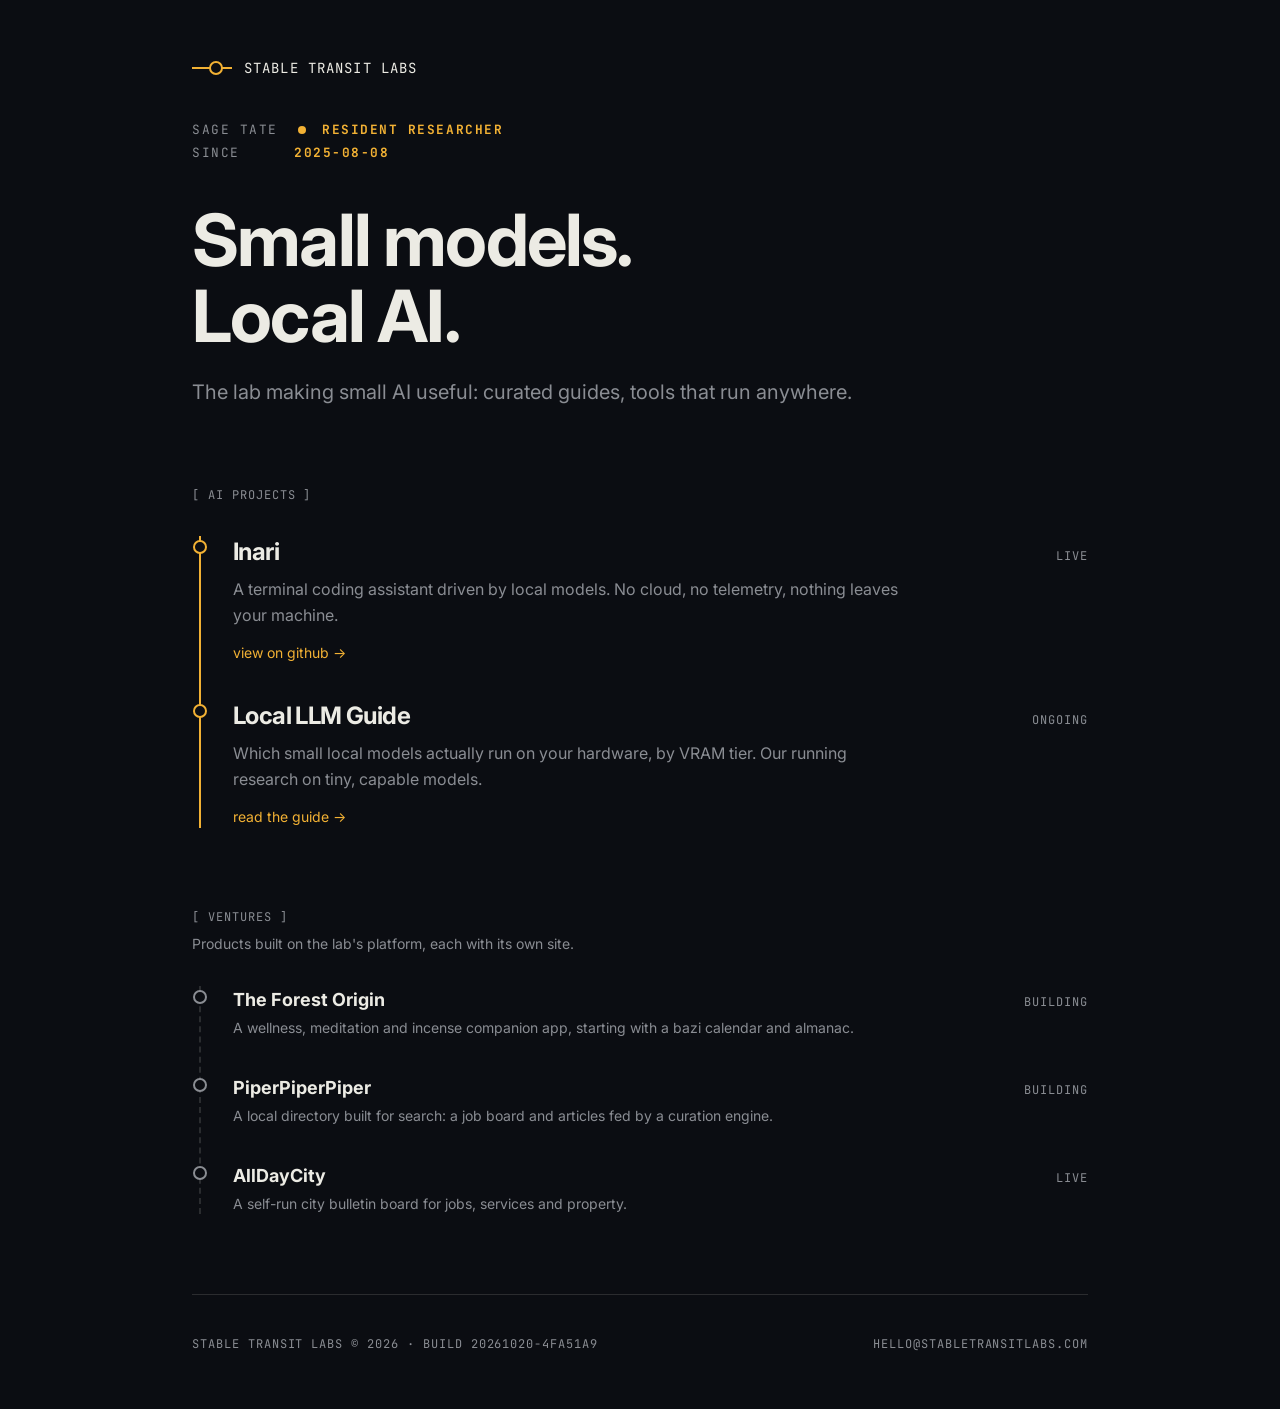
==== commit 51ac7ebf: "deploy: sync from monorepo com-stabletransitlabs/www [ TL;DR ] - footer contact is hello@stabletrans" ====
--- a/index.html
+++ b/index.html
@@ -1,2 +1,2 @@
-<!DOCTYPE html><html lang="en"><head><meta name="build" content="20261020-48ea04e"><meta charset="utf-8"><link rel="icon" type="image/svg+xml" href="/favicon.svg"><meta name="viewport" content="width=device-width"><meta name="generator" content="Astro v7.2.0"><title>Stable Transit Labs | Small local AI</title><meta name="description" content="Stable Transit Labs researches and builds with small local AI models, and publishes what works."><link rel="preconnect" href="https://fonts.googleapis.com"><link rel="preconnect" href="https://fonts.gstatic.com" crossorigin><link href="https://fonts.googleapis.com/css2?family=Inter:wght@400;600;700&family=JetBrains+Mono:wght@400;700&display=swap" rel="stylesheet"><link rel="stylesheet" href="/assets/Base.Bc2Kb2ad.css"><style>.sage-status-wrapper[data-astro-cid-mwfmpsfx]{font-family:var(--mono);flex-direction:column;align-items:flex-start;gap:.25rem;display:flex}.status-row[data-astro-cid-mwfmpsfx]{letter-spacing:.12em;align-items:center;gap:.75rem;font-size:.8rem;display:flex}.status-label[data-astro-cid-mwfmpsfx]{color:var(--mute);min-width:90px}.status-value[data-astro-cid-mwfmpsfx]{color:var(--amber);font-weight:700}.status-dot-wrapper[data-astro-cid-mwfmpsfx]{justify-content:center;align-items:center;width:16px;height:16px;display:inline-flex}.status-dot[data-astro-cid-mwfmpsfx]{background-color:var(--amber);border-radius:50%;width:8px;height:8px;display:inline-block}
-</style></head><body><main class="min-h-screen px-6 py-14"><div class="max-w-4xl mx-auto space-y-20"><header class="space-y-10"><div class="flex items-center gap-3"><!-- route mark: a line with a stop --><svg class="w-10 h-6" viewBox="0 0 40 24" fill="none" xmlns="http://www.w3.org/2000/svg" aria-hidden="true"><line x1="0" y1="12" x2="40" y2="12" stroke="#f2b134" stroke-width="2"></line><circle cx="24" cy="12" r="6" fill="#0b0d12" stroke="#f2b134" stroke-width="2"></circle></svg><span class="label !text-[var(--paper)] !text-sm">Stable Transit Labs</span></div><div class="sage-status-wrapper" data-astro-cid-mwfmpsfx><div class="status-row" data-astro-cid-mwfmpsfx><span class="status-label" data-astro-cid-mwfmpsfx>SAGE TATE</span><span class="status-dot-wrapper" data-astro-cid-mwfmpsfx><span class="status-dot" data-astro-cid-mwfmpsfx></span></span><span class="status-value" data-astro-cid-mwfmpsfx>RESIDENT RESEARCHER</span></div><div class="status-row" data-astro-cid-mwfmpsfx><span class="status-label" data-astro-cid-mwfmpsfx>SINCE</span><span class="status-value" data-astro-cid-mwfmpsfx>2025-08-08</span></div></div><div class="space-y-6"><h1 class="text-5xl md:text-7xl font-bold tracking-tight leading-[1.05]">Small models.<br>Local AI.</h1><p class="text-xl text-[var(--mute)] max-w-2xl">The lab making small AI useful: curated guides, tools that run anywhere.</p></div></header><section class="space-y-8"><h2 class="label">[ ai projects ]</h2><ol class="route"><li><a href="https://github.com/mirageglobe/inari" class="block group"><div class="flex items-baseline justify-between gap-3 mb-2"><h3 class="text-2xl font-bold tracking-tight group-hover:text-[var(--amber)]">Inari</h3><span class="label">live</span></div><p class="text-[var(--mute)] leading-relaxed max-w-2xl mb-3">A terminal coding assistant driven by local models. No cloud, no telemetry, nothing leaves your machine.</p><span class="text-sm text-[var(--amber)]">view on github &rarr;</span></a></li><li><a href="/guide" class="block group"><div class="flex items-baseline justify-between gap-3 mb-2"><h3 class="text-2xl font-bold tracking-tight group-hover:text-[var(--amber)]">Local LLM Guide</h3><span class="label">ongoing</span></div><p class="text-[var(--mute)] leading-relaxed max-w-2xl mb-3">Which small local models actually run on your hardware, by VRAM tier. Our running research on tiny, capable models.</p><span class="text-sm text-[var(--amber)]">read the guide &rarr;</span></a></li></ol></section><section class="space-y-8"><div class="space-y-2"><h2 class="label">[ ventures ]</h2><p class="text-sm text-[var(--mute)]">Products built on the lab's platform, each with its own site.</p></div><ol class="route route-quiet"><li><a href="https://theforestorigin.com" class="block group"><div class="flex items-baseline justify-between gap-3 mb-1"><h3 class="text-lg font-bold group-hover:text-[var(--amber)]">The Forest Origin</h3><span class="label">building</span></div><p class="text-sm text-[var(--mute)] max-w-2xl">A wellness, meditation and incense companion app, starting with a bazi calendar and almanac.</p></a></li><li><a href="https://piperpiperpiper.com" class="block group"><div class="flex items-baseline justify-between gap-3 mb-1"><h3 class="text-lg font-bold group-hover:text-[var(--amber)]">PiperPiperPiper</h3><span class="label">building</span></div><p class="text-sm text-[var(--mute)] max-w-2xl">A local directory built for search: a job board and articles fed by a curation engine.</p></a></li><li><a href="https://alldaycity.com" class="block group"><div class="flex items-baseline justify-between gap-3 mb-1"><h3 class="text-lg font-bold group-hover:text-[var(--amber)]">AllDayCity</h3><span class="label">live</span></div><p class="text-sm text-[var(--mute)] max-w-2xl">A self-run city bulletin board for jobs, services and property.</p></a></li></ol></section><footer class="pt-10 border-t border-[var(--line)] flex flex-wrap items-baseline justify-between gap-3"><span class="label">Stable Transit Labs &copy; 2026 &middot; build 20261020-48ea04e</span><a href="mailto:stabletransit@gmail.com" class="label hover:text-[var(--amber)]">stabletransit@gmail.com</a></footer></div></main></body></html>+<!DOCTYPE html><html lang="en"><head><meta name="build" content="20261020-4fa51a9"><meta charset="utf-8"><link rel="icon" type="image/svg+xml" href="/favicon.svg"><meta name="viewport" content="width=device-width"><meta name="generator" content="Astro v7.2.0"><title>Stable Transit Labs | Small local AI</title><meta name="description" content="Stable Transit Labs researches and builds with small local AI models, and publishes what works."><link rel="preconnect" href="https://fonts.googleapis.com"><link rel="preconnect" href="https://fonts.gstatic.com" crossorigin><link href="https://fonts.googleapis.com/css2?family=Inter:wght@400;600;700&family=JetBrains+Mono:wght@400;700&display=swap" rel="stylesheet"><link rel="stylesheet" href="/assets/Base.Bc2Kb2ad.css"><style>.sage-status-wrapper[data-astro-cid-mwfmpsfx]{font-family:var(--mono);flex-direction:column;align-items:flex-start;gap:.25rem;display:flex}.status-row[data-astro-cid-mwfmpsfx]{letter-spacing:.12em;align-items:center;gap:.75rem;font-size:.8rem;display:flex}.status-label[data-astro-cid-mwfmpsfx]{color:var(--mute);min-width:90px}.status-value[data-astro-cid-mwfmpsfx]{color:var(--amber);font-weight:700}.status-dot-wrapper[data-astro-cid-mwfmpsfx]{justify-content:center;align-items:center;width:16px;height:16px;display:inline-flex}.status-dot[data-astro-cid-mwfmpsfx]{background-color:var(--amber);border-radius:50%;width:8px;height:8px;display:inline-block}
+</style></head><body><main class="min-h-screen px-6 py-14"><div class="max-w-4xl mx-auto space-y-20"><header class="space-y-10"><div class="flex items-center gap-3"><!-- route mark: a line with a stop --><svg class="w-10 h-6" viewBox="0 0 40 24" fill="none" xmlns="http://www.w3.org/2000/svg" aria-hidden="true"><line x1="0" y1="12" x2="40" y2="12" stroke="#f2b134" stroke-width="2"></line><circle cx="24" cy="12" r="6" fill="#0b0d12" stroke="#f2b134" stroke-width="2"></circle></svg><span class="label !text-[var(--paper)] !text-sm">Stable Transit Labs</span></div><div class="sage-status-wrapper" data-astro-cid-mwfmpsfx><div class="status-row" data-astro-cid-mwfmpsfx><span class="status-label" data-astro-cid-mwfmpsfx>SAGE TATE</span><span class="status-dot-wrapper" data-astro-cid-mwfmpsfx><span class="status-dot" data-astro-cid-mwfmpsfx></span></span><span class="status-value" data-astro-cid-mwfmpsfx>RESIDENT RESEARCHER</span></div><div class="status-row" data-astro-cid-mwfmpsfx><span class="status-label" data-astro-cid-mwfmpsfx>SINCE</span><span class="status-value" data-astro-cid-mwfmpsfx>2025-08-08</span></div></div><div class="space-y-6"><h1 class="text-5xl md:text-7xl font-bold tracking-tight leading-[1.05]">Small models.<br>Local AI.</h1><p class="text-xl text-[var(--mute)] max-w-2xl">The lab making small AI useful: curated guides, tools that run anywhere.</p></div></header><section class="space-y-8"><h2 class="label">[ ai projects ]</h2><ol class="route"><li><a href="https://github.com/mirageglobe/inari" class="block group"><div class="flex items-baseline justify-between gap-3 mb-2"><h3 class="text-2xl font-bold tracking-tight group-hover:text-[var(--amber)]">Inari</h3><span class="label">live</span></div><p class="text-[var(--mute)] leading-relaxed max-w-2xl mb-3">A terminal coding assistant driven by local models. No cloud, no telemetry, nothing leaves your machine.</p><span class="text-sm text-[var(--amber)]">view on github &rarr;</span></a></li><li><a href="/guide" class="block group"><div class="flex items-baseline justify-between gap-3 mb-2"><h3 class="text-2xl font-bold tracking-tight group-hover:text-[var(--amber)]">Local LLM Guide</h3><span class="label">ongoing</span></div><p class="text-[var(--mute)] leading-relaxed max-w-2xl mb-3">Which small local models actually run on your hardware, by VRAM tier. Our running research on tiny, capable models.</p><span class="text-sm text-[var(--amber)]">read the guide &rarr;</span></a></li></ol></section><section class="space-y-8"><div class="space-y-2"><h2 class="label">[ ventures ]</h2><p class="text-sm text-[var(--mute)]">Products built on the lab's platform, each with its own site.</p></div><ol class="route route-quiet"><li><a href="https://theforestorigin.com" class="block group"><div class="flex items-baseline justify-between gap-3 mb-1"><h3 class="text-lg font-bold group-hover:text-[var(--amber)]">The Forest Origin</h3><span class="label">building</span></div><p class="text-sm text-[var(--mute)] max-w-2xl">A wellness, meditation and incense companion app, starting with a bazi calendar and almanac.</p></a></li><li><a href="https://piperpiperpiper.com" class="block group"><div class="flex items-baseline justify-between gap-3 mb-1"><h3 class="text-lg font-bold group-hover:text-[var(--amber)]">PiperPiperPiper</h3><span class="label">building</span></div><p class="text-sm text-[var(--mute)] max-w-2xl">A local directory built for search: a job board and articles fed by a curation engine.</p></a></li><li><a href="https://alldaycity.com" class="block group"><div class="flex items-baseline justify-between gap-3 mb-1"><h3 class="text-lg font-bold group-hover:text-[var(--amber)]">AllDayCity</h3><span class="label">live</span></div><p class="text-sm text-[var(--mute)] max-w-2xl">A self-run city bulletin board for jobs, services and property.</p></a></li></ol></section><footer class="pt-10 border-t border-[var(--line)] flex flex-wrap items-baseline justify-between gap-3"><span class="label">Stable Transit Labs &copy; 2026 &middot; build 20261020-4fa51a9</span><a href="mailto:hello@stabletransitlabs.com" class="label hover:text-[var(--amber)]">hello@stabletransitlabs.com</a></footer></div></main></body></html>
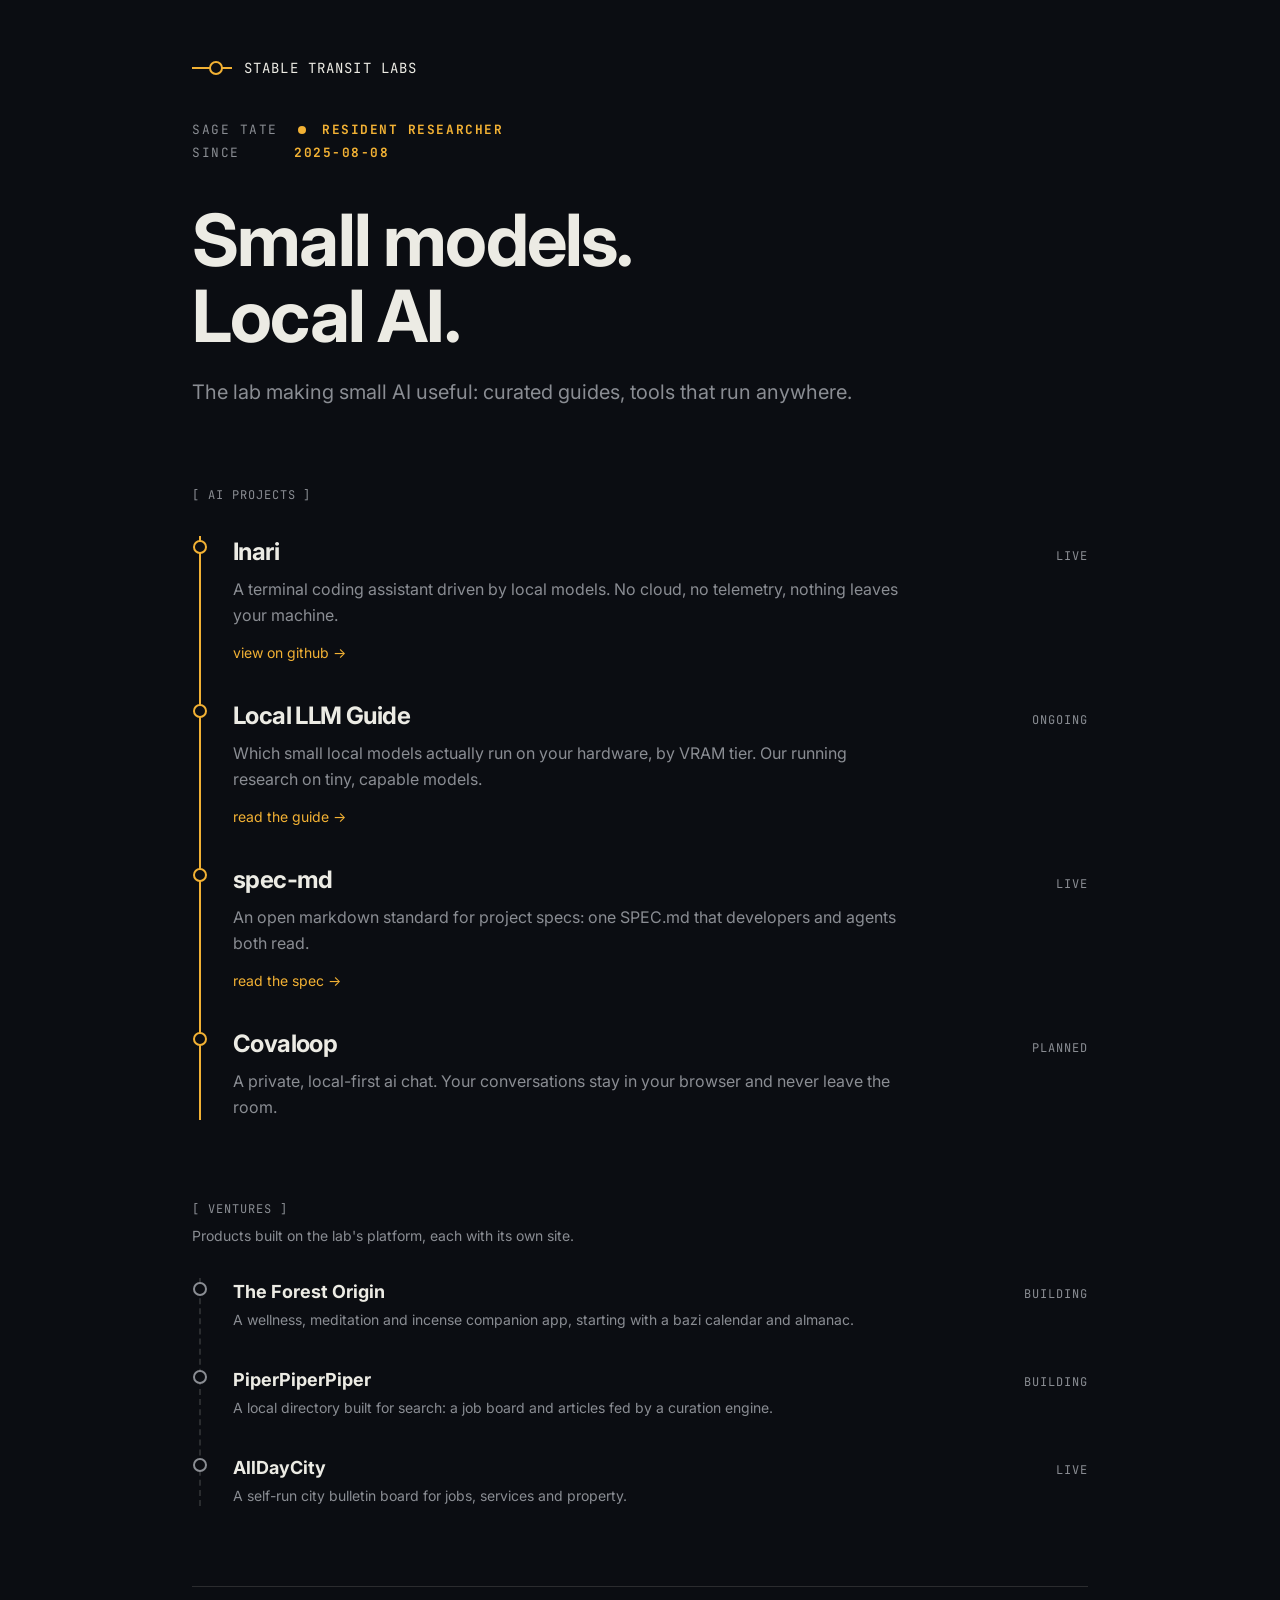
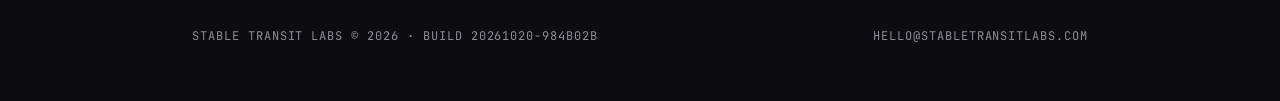
==== commit daf76826: "deploy: sync from monorepo com-stabletransitlabs/www [ TL;DR ] - adds spec-md and covaloop to the ho" ====
--- a/index.html
+++ b/index.html
@@ -1,2 +1,2 @@
-<!DOCTYPE html><html lang="en"><head><meta name="build" content="20261020-4fa51a9"><meta charset="utf-8"><link rel="icon" type="image/svg+xml" href="/favicon.svg"><meta name="viewport" content="width=device-width"><meta name="generator" content="Astro v7.2.0"><title>Stable Transit Labs | Small local AI</title><meta name="description" content="Stable Transit Labs researches and builds with small local AI models, and publishes what works."><link rel="preconnect" href="https://fonts.googleapis.com"><link rel="preconnect" href="https://fonts.gstatic.com" crossorigin><link href="https://fonts.googleapis.com/css2?family=Inter:wght@400;600;700&family=JetBrains+Mono:wght@400;700&display=swap" rel="stylesheet"><link rel="stylesheet" href="/assets/Base.Bc2Kb2ad.css"><style>.sage-status-wrapper[data-astro-cid-mwfmpsfx]{font-family:var(--mono);flex-direction:column;align-items:flex-start;gap:.25rem;display:flex}.status-row[data-astro-cid-mwfmpsfx]{letter-spacing:.12em;align-items:center;gap:.75rem;font-size:.8rem;display:flex}.status-label[data-astro-cid-mwfmpsfx]{color:var(--mute);min-width:90px}.status-value[data-astro-cid-mwfmpsfx]{color:var(--amber);font-weight:700}.status-dot-wrapper[data-astro-cid-mwfmpsfx]{justify-content:center;align-items:center;width:16px;height:16px;display:inline-flex}.status-dot[data-astro-cid-mwfmpsfx]{background-color:var(--amber);border-radius:50%;width:8px;height:8px;display:inline-block}
-</style></head><body><main class="min-h-screen px-6 py-14"><div class="max-w-4xl mx-auto space-y-20"><header class="space-y-10"><div class="flex items-center gap-3"><!-- route mark: a line with a stop --><svg class="w-10 h-6" viewBox="0 0 40 24" fill="none" xmlns="http://www.w3.org/2000/svg" aria-hidden="true"><line x1="0" y1="12" x2="40" y2="12" stroke="#f2b134" stroke-width="2"></line><circle cx="24" cy="12" r="6" fill="#0b0d12" stroke="#f2b134" stroke-width="2"></circle></svg><span class="label !text-[var(--paper)] !text-sm">Stable Transit Labs</span></div><div class="sage-status-wrapper" data-astro-cid-mwfmpsfx><div class="status-row" data-astro-cid-mwfmpsfx><span class="status-label" data-astro-cid-mwfmpsfx>SAGE TATE</span><span class="status-dot-wrapper" data-astro-cid-mwfmpsfx><span class="status-dot" data-astro-cid-mwfmpsfx></span></span><span class="status-value" data-astro-cid-mwfmpsfx>RESIDENT RESEARCHER</span></div><div class="status-row" data-astro-cid-mwfmpsfx><span class="status-label" data-astro-cid-mwfmpsfx>SINCE</span><span class="status-value" data-astro-cid-mwfmpsfx>2025-08-08</span></div></div><div class="space-y-6"><h1 class="text-5xl md:text-7xl font-bold tracking-tight leading-[1.05]">Small models.<br>Local AI.</h1><p class="text-xl text-[var(--mute)] max-w-2xl">The lab making small AI useful: curated guides, tools that run anywhere.</p></div></header><section class="space-y-8"><h2 class="label">[ ai projects ]</h2><ol class="route"><li><a href="https://github.com/mirageglobe/inari" class="block group"><div class="flex items-baseline justify-between gap-3 mb-2"><h3 class="text-2xl font-bold tracking-tight group-hover:text-[var(--amber)]">Inari</h3><span class="label">live</span></div><p class="text-[var(--mute)] leading-relaxed max-w-2xl mb-3">A terminal coding assistant driven by local models. No cloud, no telemetry, nothing leaves your machine.</p><span class="text-sm text-[var(--amber)]">view on github &rarr;</span></a></li><li><a href="/guide" class="block group"><div class="flex items-baseline justify-between gap-3 mb-2"><h3 class="text-2xl font-bold tracking-tight group-hover:text-[var(--amber)]">Local LLM Guide</h3><span class="label">ongoing</span></div><p class="text-[var(--mute)] leading-relaxed max-w-2xl mb-3">Which small local models actually run on your hardware, by VRAM tier. Our running research on tiny, capable models.</p><span class="text-sm text-[var(--amber)]">read the guide &rarr;</span></a></li></ol></section><section class="space-y-8"><div class="space-y-2"><h2 class="label">[ ventures ]</h2><p class="text-sm text-[var(--mute)]">Products built on the lab's platform, each with its own site.</p></div><ol class="route route-quiet"><li><a href="https://theforestorigin.com" class="block group"><div class="flex items-baseline justify-between gap-3 mb-1"><h3 class="text-lg font-bold group-hover:text-[var(--amber)]">The Forest Origin</h3><span class="label">building</span></div><p class="text-sm text-[var(--mute)] max-w-2xl">A wellness, meditation and incense companion app, starting with a bazi calendar and almanac.</p></a></li><li><a href="https://piperpiperpiper.com" class="block group"><div class="flex items-baseline justify-between gap-3 mb-1"><h3 class="text-lg font-bold group-hover:text-[var(--amber)]">PiperPiperPiper</h3><span class="label">building</span></div><p class="text-sm text-[var(--mute)] max-w-2xl">A local directory built for search: a job board and articles fed by a curation engine.</p></a></li><li><a href="https://alldaycity.com" class="block group"><div class="flex items-baseline justify-between gap-3 mb-1"><h3 class="text-lg font-bold group-hover:text-[var(--amber)]">AllDayCity</h3><span class="label">live</span></div><p class="text-sm text-[var(--mute)] max-w-2xl">A self-run city bulletin board for jobs, services and property.</p></a></li></ol></section><footer class="pt-10 border-t border-[var(--line)] flex flex-wrap items-baseline justify-between gap-3"><span class="label">Stable Transit Labs &copy; 2026 &middot; build 20261020-4fa51a9</span><a href="mailto:hello@stabletransitlabs.com" class="label hover:text-[var(--amber)]">hello@stabletransitlabs.com</a></footer></div></main></body></html>+<!DOCTYPE html><html lang="en"><head><meta name="build" content="20261020-984b02b"><meta charset="utf-8"><link rel="icon" type="image/svg+xml" href="/favicon.svg"><meta name="viewport" content="width=device-width"><meta name="generator" content="Astro v7.2.0"><title>Stable Transit Labs | Small local AI</title><meta name="description" content="Stable Transit Labs researches and builds with small local AI models, and publishes what works."><link rel="preconnect" href="https://fonts.googleapis.com"><link rel="preconnect" href="https://fonts.gstatic.com" crossorigin><link href="https://fonts.googleapis.com/css2?family=Inter:wght@400;600;700&family=JetBrains+Mono:wght@400;700&display=swap" rel="stylesheet"><link rel="stylesheet" href="/assets/Base.Bc2Kb2ad.css"><style>.sage-status-wrapper[data-astro-cid-mwfmpsfx]{font-family:var(--mono);flex-direction:column;align-items:flex-start;gap:.25rem;display:flex}.status-row[data-astro-cid-mwfmpsfx]{letter-spacing:.12em;align-items:center;gap:.75rem;font-size:.8rem;display:flex}.status-label[data-astro-cid-mwfmpsfx]{color:var(--mute);min-width:90px}.status-value[data-astro-cid-mwfmpsfx]{color:var(--amber);font-weight:700}.status-dot-wrapper[data-astro-cid-mwfmpsfx]{justify-content:center;align-items:center;width:16px;height:16px;display:inline-flex}.status-dot[data-astro-cid-mwfmpsfx]{background-color:var(--amber);border-radius:50%;width:8px;height:8px;display:inline-block}
+</style></head><body><main class="min-h-screen px-6 py-14"><div class="max-w-4xl mx-auto space-y-20"><header class="space-y-10"><div class="flex items-center gap-3"><!-- route mark: a line with a stop --><svg class="w-10 h-6" viewBox="0 0 40 24" fill="none" xmlns="http://www.w3.org/2000/svg" aria-hidden="true"><line x1="0" y1="12" x2="40" y2="12" stroke="#f2b134" stroke-width="2"></line><circle cx="24" cy="12" r="6" fill="#0b0d12" stroke="#f2b134" stroke-width="2"></circle></svg><span class="label !text-[var(--paper)] !text-sm">Stable Transit Labs</span></div><div class="sage-status-wrapper" data-astro-cid-mwfmpsfx><div class="status-row" data-astro-cid-mwfmpsfx><span class="status-label" data-astro-cid-mwfmpsfx>SAGE TATE</span><span class="status-dot-wrapper" data-astro-cid-mwfmpsfx><span class="status-dot" data-astro-cid-mwfmpsfx></span></span><span class="status-value" data-astro-cid-mwfmpsfx>RESIDENT RESEARCHER</span></div><div class="status-row" data-astro-cid-mwfmpsfx><span class="status-label" data-astro-cid-mwfmpsfx>SINCE</span><span class="status-value" data-astro-cid-mwfmpsfx>2025-08-08</span></div></div><div class="space-y-6"><h1 class="text-5xl md:text-7xl font-bold tracking-tight leading-[1.05]">Small models.<br>Local AI.</h1><p class="text-xl text-[var(--mute)] max-w-2xl">The lab making small AI useful: curated guides, tools that run anywhere.</p></div></header><section class="space-y-8"><h2 class="label">[ ai projects ]</h2><ol class="route"><li><a href="https://github.com/mirageglobe/inari" class="block group"><div class="flex items-baseline justify-between gap-3 mb-2"><h3 class="text-2xl font-bold tracking-tight group-hover:text-[var(--amber)]">Inari</h3><span class="label">live</span></div><p class="text-[var(--mute)] leading-relaxed max-w-2xl mb-3">A terminal coding assistant driven by local models. No cloud, no telemetry, nothing leaves your machine.</p><span class="text-sm text-[var(--amber)]">view on github &rarr;</span></a></li><li><a href="/guide" class="block group"><div class="flex items-baseline justify-between gap-3 mb-2"><h3 class="text-2xl font-bold tracking-tight group-hover:text-[var(--amber)]">Local LLM Guide</h3><span class="label">ongoing</span></div><p class="text-[var(--mute)] leading-relaxed max-w-2xl mb-3">Which small local models actually run on your hardware, by VRAM tier. Our running research on tiny, capable models.</p><span class="text-sm text-[var(--amber)]">read the guide &rarr;</span></a></li><li><a href="https://mirageglobe.github.io/spec-md" class="block group"><div class="flex items-baseline justify-between gap-3 mb-2"><h3 class="text-2xl font-bold tracking-tight group-hover:text-[var(--amber)]">spec-md</h3><span class="label">live</span></div><p class="text-[var(--mute)] leading-relaxed max-w-2xl mb-3">An open markdown standard for project specs: one SPEC.md that developers and agents both read.</p><span class="text-sm text-[var(--amber)]">read the spec &rarr;</span></a></li><li><div class="block group"><div class="flex items-baseline justify-between gap-3 mb-2"><h3 class="text-2xl font-bold tracking-tight group-hover:text-[var(--amber)]">Covaloop</h3><span class="label">planned</span></div><p class="text-[var(--mute)] leading-relaxed max-w-2xl mb-3">A private, local-first ai chat. Your conversations stay in your browser and never leave the room.</p></div></li></ol></section><section class="space-y-8"><div class="space-y-2"><h2 class="label">[ ventures ]</h2><p class="text-sm text-[var(--mute)]">Products built on the lab's platform, each with its own site.</p></div><ol class="route route-quiet"><li><a href="https://theforestorigin.com" class="block group"><div class="flex items-baseline justify-between gap-3 mb-1"><h3 class="text-lg font-bold group-hover:text-[var(--amber)]">The Forest Origin</h3><span class="label">building</span></div><p class="text-sm text-[var(--mute)] max-w-2xl">A wellness, meditation and incense companion app, starting with a bazi calendar and almanac.</p></a></li><li><a href="https://piperpiperpiper.com" class="block group"><div class="flex items-baseline justify-between gap-3 mb-1"><h3 class="text-lg font-bold group-hover:text-[var(--amber)]">PiperPiperPiper</h3><span class="label">building</span></div><p class="text-sm text-[var(--mute)] max-w-2xl">A local directory built for search: a job board and articles fed by a curation engine.</p></a></li><li><a href="https://alldaycity.com" class="block group"><div class="flex items-baseline justify-between gap-3 mb-1"><h3 class="text-lg font-bold group-hover:text-[var(--amber)]">AllDayCity</h3><span class="label">live</span></div><p class="text-sm text-[var(--mute)] max-w-2xl">A self-run city bulletin board for jobs, services and property.</p></a></li></ol></section><footer class="pt-10 border-t border-[var(--line)] flex flex-wrap items-baseline justify-between gap-3"><span class="label">Stable Transit Labs &copy; 2026 &middot; build 20261020-984b02b</span><a href="mailto:hello@stabletransitlabs.com" class="label hover:text-[var(--amber)]">hello@stabletransitlabs.com</a></footer></div></main></body></html>
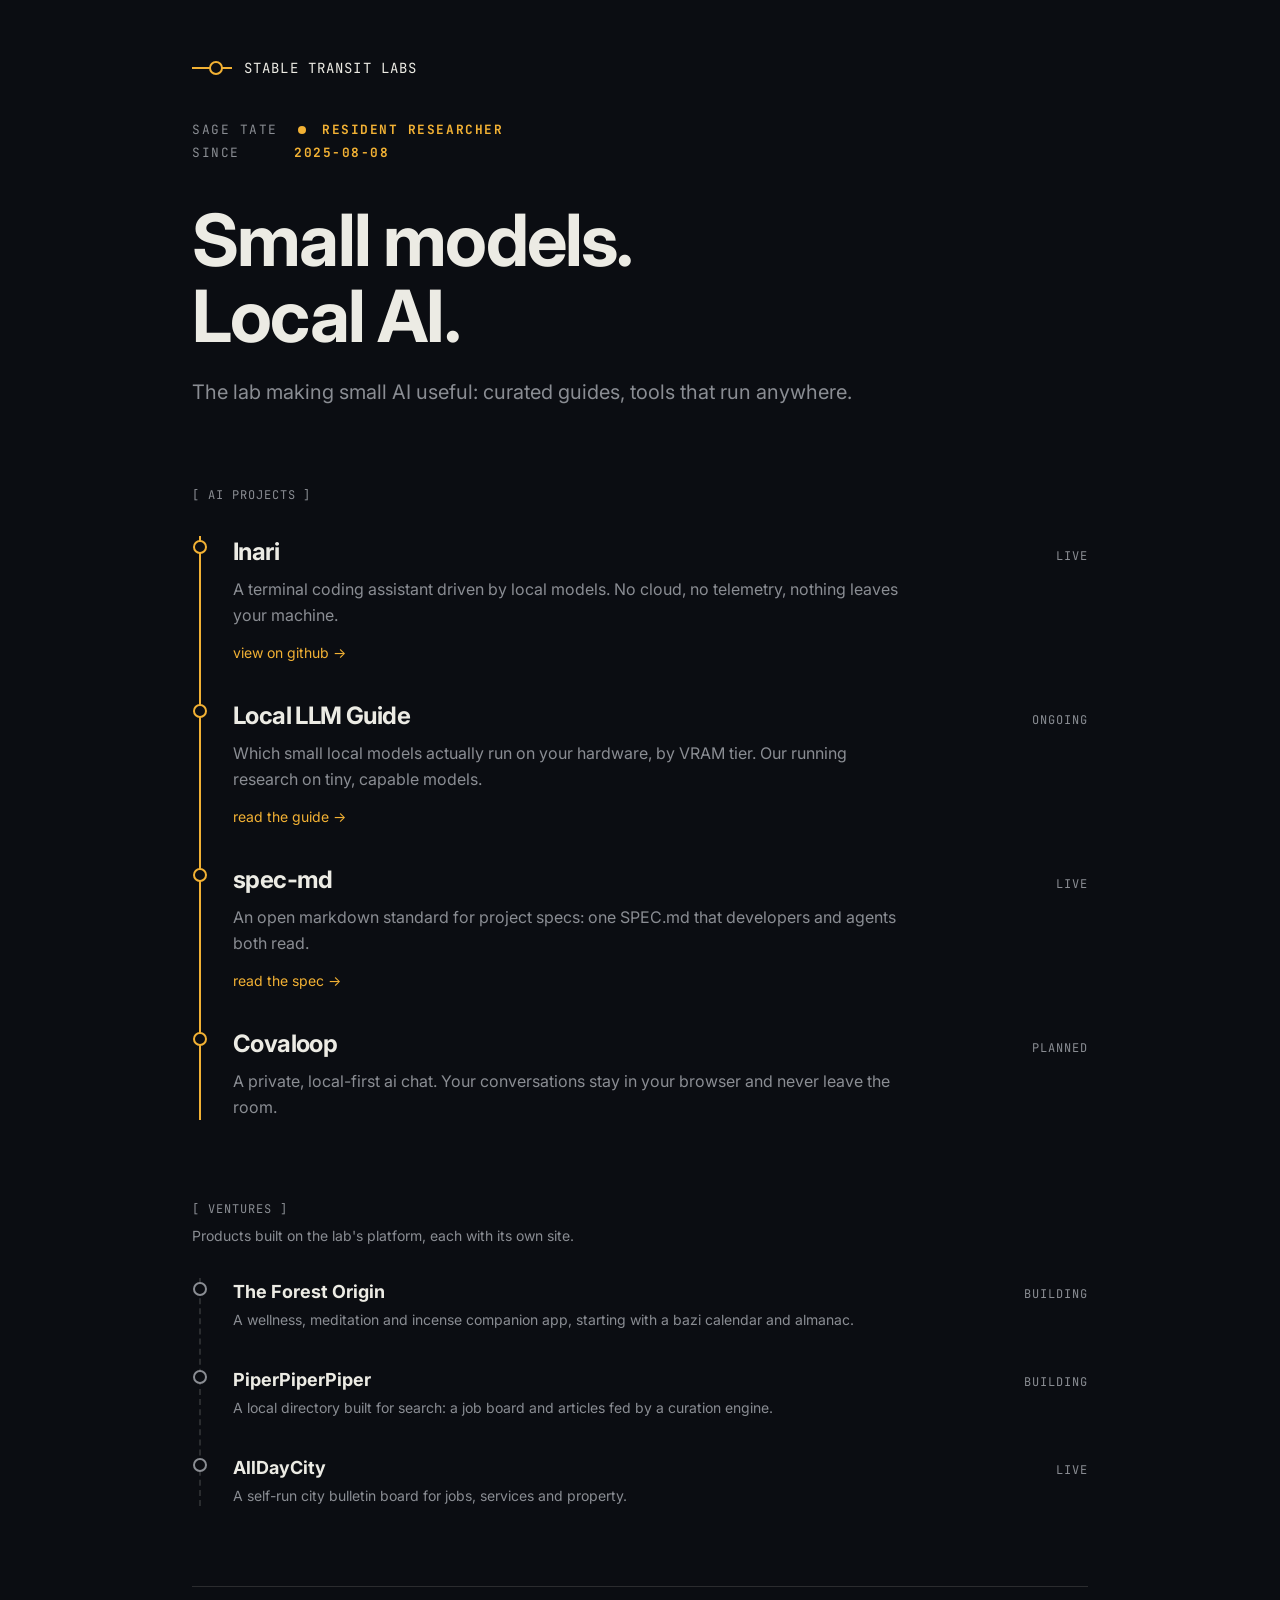
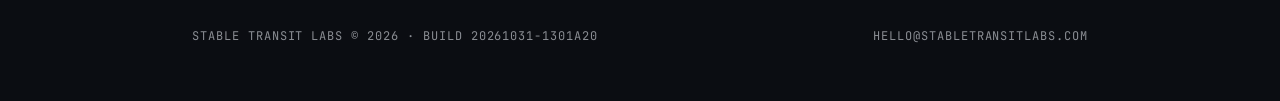
==== commit 7d23190c: "publish: astro 7.3.3 rebuild [ TL;DR ] - rebuilt from monorepo main (PR 812) with astro 7.3.3, the c" ====
--- a/index.html
+++ b/index.html
@@ -1,2 +1,2 @@
-<!DOCTYPE html><html lang="en"><head><meta name="build" content="20261020-984b02b"><meta charset="utf-8"><link rel="icon" type="image/svg+xml" href="/favicon.svg"><meta name="viewport" content="width=device-width"><meta name="generator" content="Astro v7.2.0"><title>Stable Transit Labs | Small local AI</title><meta name="description" content="Stable Transit Labs researches and builds with small local AI models, and publishes what works."><link rel="preconnect" href="https://fonts.googleapis.com"><link rel="preconnect" href="https://fonts.gstatic.com" crossorigin><link href="https://fonts.googleapis.com/css2?family=Inter:wght@400;600;700&family=JetBrains+Mono:wght@400;700&display=swap" rel="stylesheet"><link rel="stylesheet" href="/assets/Base.Bc2Kb2ad.css"><style>.sage-status-wrapper[data-astro-cid-mwfmpsfx]{font-family:var(--mono);flex-direction:column;align-items:flex-start;gap:.25rem;display:flex}.status-row[data-astro-cid-mwfmpsfx]{letter-spacing:.12em;align-items:center;gap:.75rem;font-size:.8rem;display:flex}.status-label[data-astro-cid-mwfmpsfx]{color:var(--mute);min-width:90px}.status-value[data-astro-cid-mwfmpsfx]{color:var(--amber);font-weight:700}.status-dot-wrapper[data-astro-cid-mwfmpsfx]{justify-content:center;align-items:center;width:16px;height:16px;display:inline-flex}.status-dot[data-astro-cid-mwfmpsfx]{background-color:var(--amber);border-radius:50%;width:8px;height:8px;display:inline-block}
-</style></head><body><main class="min-h-screen px-6 py-14"><div class="max-w-4xl mx-auto space-y-20"><header class="space-y-10"><div class="flex items-center gap-3"><!-- route mark: a line with a stop --><svg class="w-10 h-6" viewBox="0 0 40 24" fill="none" xmlns="http://www.w3.org/2000/svg" aria-hidden="true"><line x1="0" y1="12" x2="40" y2="12" stroke="#f2b134" stroke-width="2"></line><circle cx="24" cy="12" r="6" fill="#0b0d12" stroke="#f2b134" stroke-width="2"></circle></svg><span class="label !text-[var(--paper)] !text-sm">Stable Transit Labs</span></div><div class="sage-status-wrapper" data-astro-cid-mwfmpsfx><div class="status-row" data-astro-cid-mwfmpsfx><span class="status-label" data-astro-cid-mwfmpsfx>SAGE TATE</span><span class="status-dot-wrapper" data-astro-cid-mwfmpsfx><span class="status-dot" data-astro-cid-mwfmpsfx></span></span><span class="status-value" data-astro-cid-mwfmpsfx>RESIDENT RESEARCHER</span></div><div class="status-row" data-astro-cid-mwfmpsfx><span class="status-label" data-astro-cid-mwfmpsfx>SINCE</span><span class="status-value" data-astro-cid-mwfmpsfx>2025-08-08</span></div></div><div class="space-y-6"><h1 class="text-5xl md:text-7xl font-bold tracking-tight leading-[1.05]">Small models.<br>Local AI.</h1><p class="text-xl text-[var(--mute)] max-w-2xl">The lab making small AI useful: curated guides, tools that run anywhere.</p></div></header><section class="space-y-8"><h2 class="label">[ ai projects ]</h2><ol class="route"><li><a href="https://github.com/mirageglobe/inari" class="block group"><div class="flex items-baseline justify-between gap-3 mb-2"><h3 class="text-2xl font-bold tracking-tight group-hover:text-[var(--amber)]">Inari</h3><span class="label">live</span></div><p class="text-[var(--mute)] leading-relaxed max-w-2xl mb-3">A terminal coding assistant driven by local models. No cloud, no telemetry, nothing leaves your machine.</p><span class="text-sm text-[var(--amber)]">view on github &rarr;</span></a></li><li><a href="/guide" class="block group"><div class="flex items-baseline justify-between gap-3 mb-2"><h3 class="text-2xl font-bold tracking-tight group-hover:text-[var(--amber)]">Local LLM Guide</h3><span class="label">ongoing</span></div><p class="text-[var(--mute)] leading-relaxed max-w-2xl mb-3">Which small local models actually run on your hardware, by VRAM tier. Our running research on tiny, capable models.</p><span class="text-sm text-[var(--amber)]">read the guide &rarr;</span></a></li><li><a href="https://mirageglobe.github.io/spec-md" class="block group"><div class="flex items-baseline justify-between gap-3 mb-2"><h3 class="text-2xl font-bold tracking-tight group-hover:text-[var(--amber)]">spec-md</h3><span class="label">live</span></div><p class="text-[var(--mute)] leading-relaxed max-w-2xl mb-3">An open markdown standard for project specs: one SPEC.md that developers and agents both read.</p><span class="text-sm text-[var(--amber)]">read the spec &rarr;</span></a></li><li><div class="block group"><div class="flex items-baseline justify-between gap-3 mb-2"><h3 class="text-2xl font-bold tracking-tight group-hover:text-[var(--amber)]">Covaloop</h3><span class="label">planned</span></div><p class="text-[var(--mute)] leading-relaxed max-w-2xl mb-3">A private, local-first ai chat. Your conversations stay in your browser and never leave the room.</p></div></li></ol></section><section class="space-y-8"><div class="space-y-2"><h2 class="label">[ ventures ]</h2><p class="text-sm text-[var(--mute)]">Products built on the lab's platform, each with its own site.</p></div><ol class="route route-quiet"><li><a href="https://theforestorigin.com" class="block group"><div class="flex items-baseline justify-between gap-3 mb-1"><h3 class="text-lg font-bold group-hover:text-[var(--amber)]">The Forest Origin</h3><span class="label">building</span></div><p class="text-sm text-[var(--mute)] max-w-2xl">A wellness, meditation and incense companion app, starting with a bazi calendar and almanac.</p></a></li><li><a href="https://piperpiperpiper.com" class="block group"><div class="flex items-baseline justify-between gap-3 mb-1"><h3 class="text-lg font-bold group-hover:text-[var(--amber)]">PiperPiperPiper</h3><span class="label">building</span></div><p class="text-sm text-[var(--mute)] max-w-2xl">A local directory built for search: a job board and articles fed by a curation engine.</p></a></li><li><a href="https://alldaycity.com" class="block group"><div class="flex items-baseline justify-between gap-3 mb-1"><h3 class="text-lg font-bold group-hover:text-[var(--amber)]">AllDayCity</h3><span class="label">live</span></div><p class="text-sm text-[var(--mute)] max-w-2xl">A self-run city bulletin board for jobs, services and property.</p></a></li></ol></section><footer class="pt-10 border-t border-[var(--line)] flex flex-wrap items-baseline justify-between gap-3"><span class="label">Stable Transit Labs &copy; 2026 &middot; build 20261020-984b02b</span><a href="mailto:hello@stabletransitlabs.com" class="label hover:text-[var(--amber)]">hello@stabletransitlabs.com</a></footer></div></main></body></html>+<!DOCTYPE html><html lang="en"><head><meta name="build" content="20261031-1301a20"><meta charset="utf-8"><link rel="icon" type="image/svg+xml" href="/favicon.svg"><meta name="viewport" content="width=device-width"><meta name="generator" content="Astro v7.4.4"><title>Stable Transit Labs | Small local AI</title><meta name="description" content="Stable Transit Labs researches and builds with small local AI models, and publishes what works."><link rel="preconnect" href="https://fonts.googleapis.com"><link rel="preconnect" href="https://fonts.gstatic.com" crossorigin><link href="https://fonts.googleapis.com/css2?family=Inter:wght@400;600;700&family=JetBrains+Mono:wght@400;700&display=swap" rel="stylesheet"><link rel="stylesheet" href="/assets/Base.Bc2Kb2ad.css"><style>.sage-status-wrapper[data-astro-cid-mwfmpsfx]{font-family:var(--mono);flex-direction:column;align-items:flex-start;gap:.25rem;display:flex}.status-row[data-astro-cid-mwfmpsfx]{letter-spacing:.12em;align-items:center;gap:.75rem;font-size:.8rem;display:flex}.status-label[data-astro-cid-mwfmpsfx]{color:var(--mute);min-width:90px}.status-value[data-astro-cid-mwfmpsfx]{color:var(--amber);font-weight:700}.status-dot-wrapper[data-astro-cid-mwfmpsfx]{justify-content:center;align-items:center;width:16px;height:16px;display:inline-flex}.status-dot[data-astro-cid-mwfmpsfx]{background-color:var(--amber);border-radius:50%;width:8px;height:8px;display:inline-block}
+</style></head><body><main class="min-h-screen px-6 py-14"><div class="max-w-4xl mx-auto space-y-20"><header class="space-y-10"><div class="flex items-center gap-3"><!-- route mark: a line with a stop --><svg class="w-10 h-6" viewBox="0 0 40 24" fill="none" xmlns="http://www.w3.org/2000/svg" aria-hidden="true"><line x1="0" y1="12" x2="40" y2="12" stroke="#f2b134" stroke-width="2"></line><circle cx="24" cy="12" r="6" fill="#0b0d12" stroke="#f2b134" stroke-width="2"></circle></svg><span class="label !text-[var(--paper)] !text-sm">Stable Transit Labs</span></div><div class="sage-status-wrapper" data-astro-cid-mwfmpsfx><div class="status-row" data-astro-cid-mwfmpsfx><span class="status-label" data-astro-cid-mwfmpsfx>SAGE TATE</span><span class="status-dot-wrapper" data-astro-cid-mwfmpsfx><span class="status-dot" data-astro-cid-mwfmpsfx></span></span><span class="status-value" data-astro-cid-mwfmpsfx>RESIDENT RESEARCHER</span></div><div class="status-row" data-astro-cid-mwfmpsfx><span class="status-label" data-astro-cid-mwfmpsfx>SINCE</span><span class="status-value" data-astro-cid-mwfmpsfx>2025-08-08</span></div></div><div class="space-y-6"><h1 class="text-5xl md:text-7xl font-bold tracking-tight leading-[1.05]">Small models.<br>Local AI.</h1><p class="text-xl text-[var(--mute)] max-w-2xl">The lab making small AI useful: curated guides, tools that run anywhere.</p></div></header><section class="space-y-8"><h2 class="label">[ ai projects ]</h2><ol class="route"><li><a href="https://github.com/mirageglobe/inari" class="block group"><div class="flex items-baseline justify-between gap-3 mb-2"><h3 class="text-2xl font-bold tracking-tight group-hover:text-[var(--amber)]">Inari</h3><span class="label">live</span></div><p class="text-[var(--mute)] leading-relaxed max-w-2xl mb-3">A terminal coding assistant driven by local models. No cloud, no telemetry, nothing leaves your machine.</p><span class="text-sm text-[var(--amber)]">view on github &rarr;</span></a></li><li><a href="/guide" class="block group"><div class="flex items-baseline justify-between gap-3 mb-2"><h3 class="text-2xl font-bold tracking-tight group-hover:text-[var(--amber)]">Local LLM Guide</h3><span class="label">ongoing</span></div><p class="text-[var(--mute)] leading-relaxed max-w-2xl mb-3">Which small local models actually run on your hardware, by VRAM tier. Our running research on tiny, capable models.</p><span class="text-sm text-[var(--amber)]">read the guide &rarr;</span></a></li><li><a href="https://mirageglobe.github.io/spec-md" class="block group"><div class="flex items-baseline justify-between gap-3 mb-2"><h3 class="text-2xl font-bold tracking-tight group-hover:text-[var(--amber)]">spec-md</h3><span class="label">live</span></div><p class="text-[var(--mute)] leading-relaxed max-w-2xl mb-3">An open markdown standard for project specs: one SPEC.md that developers and agents both read.</p><span class="text-sm text-[var(--amber)]">read the spec &rarr;</span></a></li><li><div class="block group"><div class="flex items-baseline justify-between gap-3 mb-2"><h3 class="text-2xl font-bold tracking-tight group-hover:text-[var(--amber)]">Covaloop</h3><span class="label">planned</span></div><p class="text-[var(--mute)] leading-relaxed max-w-2xl mb-3">A private, local-first ai chat. Your conversations stay in your browser and never leave the room.</p></div></li></ol></section><section class="space-y-8"><div class="space-y-2"><h2 class="label">[ ventures ]</h2><p class="text-sm text-[var(--mute)]">Products built on the lab's platform, each with its own site.</p></div><ol class="route route-quiet"><li><a href="https://theforestorigin.com" class="block group"><div class="flex items-baseline justify-between gap-3 mb-1"><h3 class="text-lg font-bold group-hover:text-[var(--amber)]">The Forest Origin</h3><span class="label">building</span></div><p class="text-sm text-[var(--mute)] max-w-2xl">A wellness, meditation and incense companion app, starting with a bazi calendar and almanac.</p></a></li><li><a href="https://piperpiperpiper.com" class="block group"><div class="flex items-baseline justify-between gap-3 mb-1"><h3 class="text-lg font-bold group-hover:text-[var(--amber)]">PiperPiperPiper</h3><span class="label">building</span></div><p class="text-sm text-[var(--mute)] max-w-2xl">A local directory built for search: a job board and articles fed by a curation engine.</p></a></li><li><a href="https://alldaycity.com" class="block group"><div class="flex items-baseline justify-between gap-3 mb-1"><h3 class="text-lg font-bold group-hover:text-[var(--amber)]">AllDayCity</h3><span class="label">live</span></div><p class="text-sm text-[var(--mute)] max-w-2xl">A self-run city bulletin board for jobs, services and property.</p></a></li></ol></section><footer class="pt-10 border-t border-[var(--line)] flex flex-wrap items-baseline justify-between gap-3"><span class="label">Stable Transit Labs &copy; 2026 &middot; build 20261031-1301a20</span><a href="mailto:hello@stabletransitlabs.com" class="label hover:text-[var(--amber)]">hello@stabletransitlabs.com</a></footer></div></main></body></html>
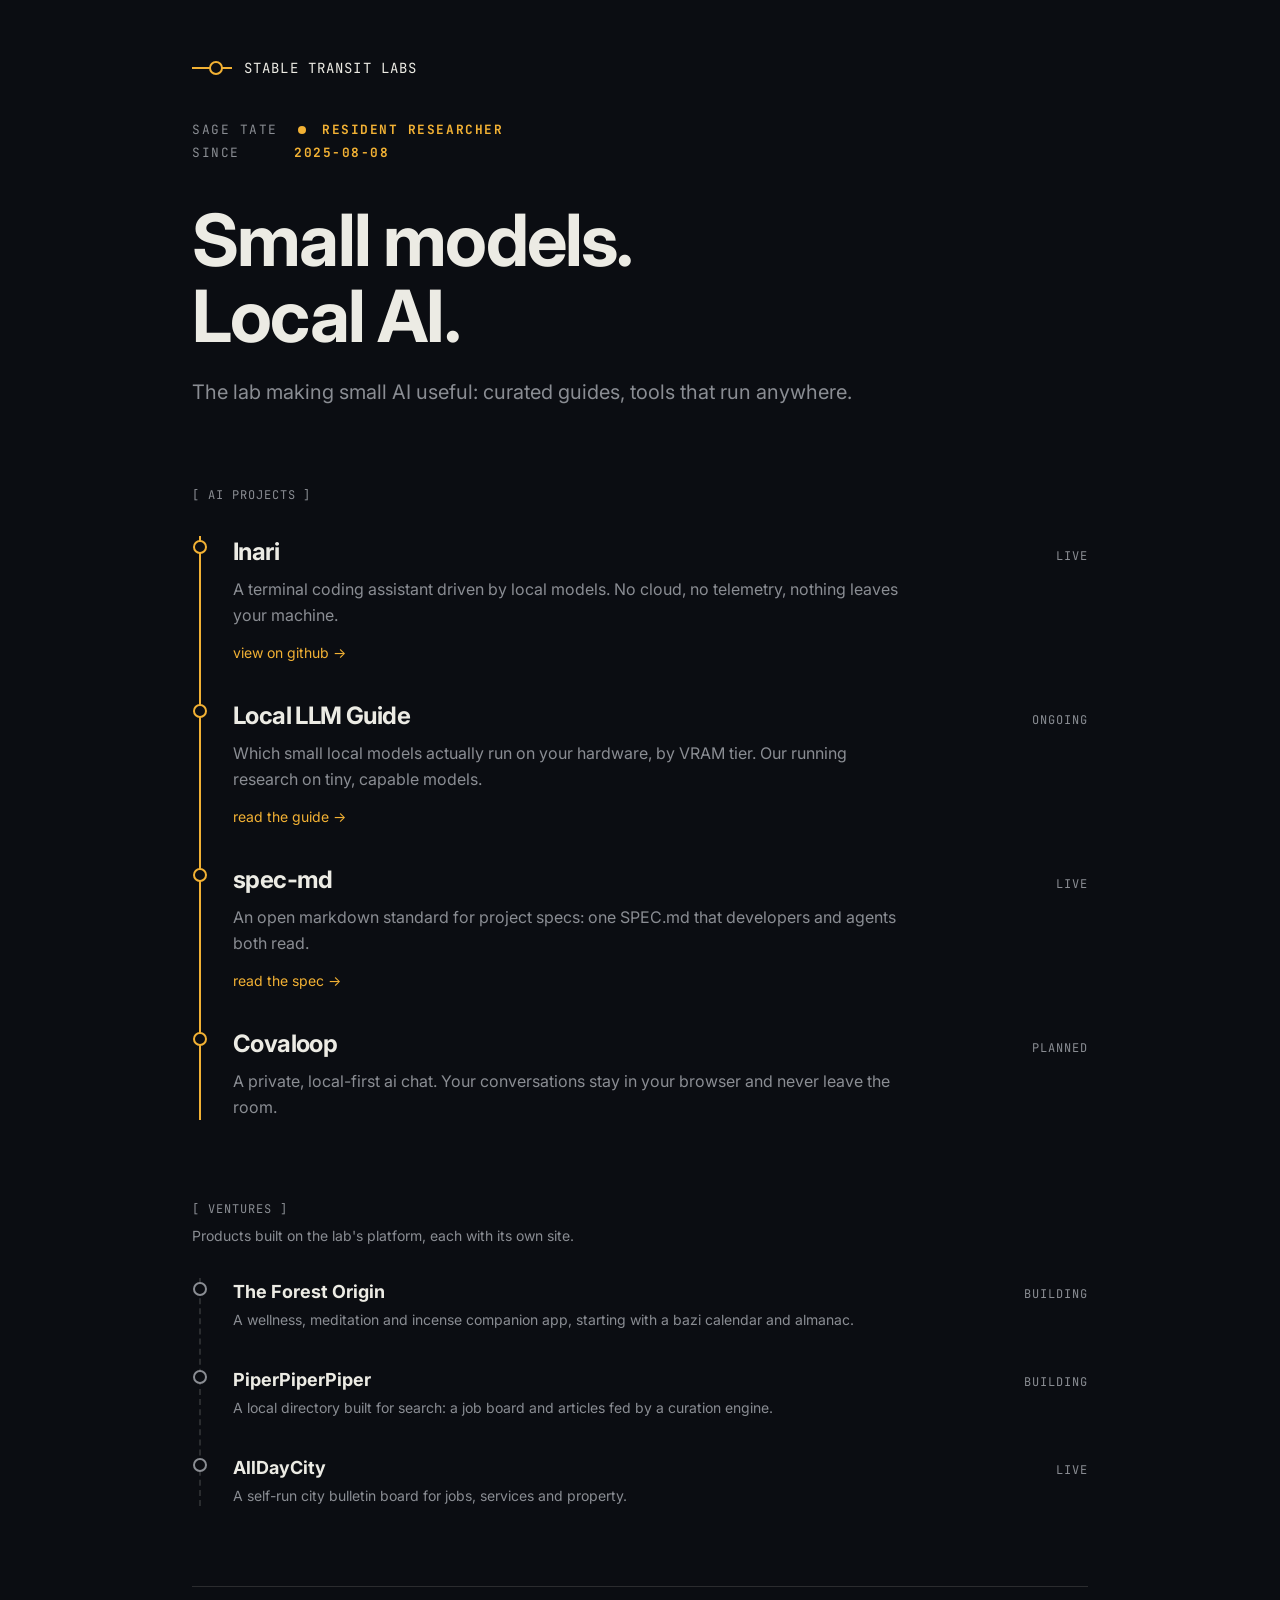
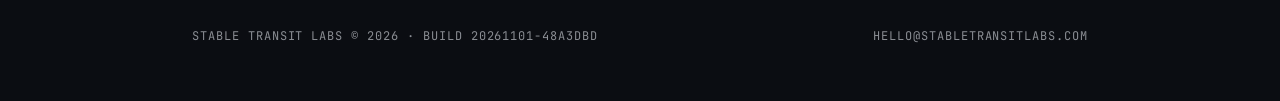
==== commit 8a87c539: "deploy: sync from monorepo com-stabletransitlabs/www (48a3dbd) [ TL;DR ] - goatcounter snippet, site" ====
--- a/index.html
+++ b/index.html
@@ -1,2 +1,2 @@
-<!DOCTYPE html><html lang="en"><head><meta name="build" content="20261031-1301a20"><meta charset="utf-8"><link rel="icon" type="image/svg+xml" href="/favicon.svg"><meta name="viewport" content="width=device-width"><meta name="generator" content="Astro v7.4.4"><title>Stable Transit Labs | Small local AI</title><meta name="description" content="Stable Transit Labs researches and builds with small local AI models, and publishes what works."><link rel="preconnect" href="https://fonts.googleapis.com"><link rel="preconnect" href="https://fonts.gstatic.com" crossorigin><link href="https://fonts.googleapis.com/css2?family=Inter:wght@400;600;700&family=JetBrains+Mono:wght@400;700&display=swap" rel="stylesheet"><link rel="stylesheet" href="/assets/Base.Bc2Kb2ad.css"><style>.sage-status-wrapper[data-astro-cid-mwfmpsfx]{font-family:var(--mono);flex-direction:column;align-items:flex-start;gap:.25rem;display:flex}.status-row[data-astro-cid-mwfmpsfx]{letter-spacing:.12em;align-items:center;gap:.75rem;font-size:.8rem;display:flex}.status-label[data-astro-cid-mwfmpsfx]{color:var(--mute);min-width:90px}.status-value[data-astro-cid-mwfmpsfx]{color:var(--amber);font-weight:700}.status-dot-wrapper[data-astro-cid-mwfmpsfx]{justify-content:center;align-items:center;width:16px;height:16px;display:inline-flex}.status-dot[data-astro-cid-mwfmpsfx]{background-color:var(--amber);border-radius:50%;width:8px;height:8px;display:inline-block}
-</style></head><body><main class="min-h-screen px-6 py-14"><div class="max-w-4xl mx-auto space-y-20"><header class="space-y-10"><div class="flex items-center gap-3"><!-- route mark: a line with a stop --><svg class="w-10 h-6" viewBox="0 0 40 24" fill="none" xmlns="http://www.w3.org/2000/svg" aria-hidden="true"><line x1="0" y1="12" x2="40" y2="12" stroke="#f2b134" stroke-width="2"></line><circle cx="24" cy="12" r="6" fill="#0b0d12" stroke="#f2b134" stroke-width="2"></circle></svg><span class="label !text-[var(--paper)] !text-sm">Stable Transit Labs</span></div><div class="sage-status-wrapper" data-astro-cid-mwfmpsfx><div class="status-row" data-astro-cid-mwfmpsfx><span class="status-label" data-astro-cid-mwfmpsfx>SAGE TATE</span><span class="status-dot-wrapper" data-astro-cid-mwfmpsfx><span class="status-dot" data-astro-cid-mwfmpsfx></span></span><span class="status-value" data-astro-cid-mwfmpsfx>RESIDENT RESEARCHER</span></div><div class="status-row" data-astro-cid-mwfmpsfx><span class="status-label" data-astro-cid-mwfmpsfx>SINCE</span><span class="status-value" data-astro-cid-mwfmpsfx>2025-08-08</span></div></div><div class="space-y-6"><h1 class="text-5xl md:text-7xl font-bold tracking-tight leading-[1.05]">Small models.<br>Local AI.</h1><p class="text-xl text-[var(--mute)] max-w-2xl">The lab making small AI useful: curated guides, tools that run anywhere.</p></div></header><section class="space-y-8"><h2 class="label">[ ai projects ]</h2><ol class="route"><li><a href="https://github.com/mirageglobe/inari" class="block group"><div class="flex items-baseline justify-between gap-3 mb-2"><h3 class="text-2xl font-bold tracking-tight group-hover:text-[var(--amber)]">Inari</h3><span class="label">live</span></div><p class="text-[var(--mute)] leading-relaxed max-w-2xl mb-3">A terminal coding assistant driven by local models. No cloud, no telemetry, nothing leaves your machine.</p><span class="text-sm text-[var(--amber)]">view on github &rarr;</span></a></li><li><a href="/guide" class="block group"><div class="flex items-baseline justify-between gap-3 mb-2"><h3 class="text-2xl font-bold tracking-tight group-hover:text-[var(--amber)]">Local LLM Guide</h3><span class="label">ongoing</span></div><p class="text-[var(--mute)] leading-relaxed max-w-2xl mb-3">Which small local models actually run on your hardware, by VRAM tier. Our running research on tiny, capable models.</p><span class="text-sm text-[var(--amber)]">read the guide &rarr;</span></a></li><li><a href="https://mirageglobe.github.io/spec-md" class="block group"><div class="flex items-baseline justify-between gap-3 mb-2"><h3 class="text-2xl font-bold tracking-tight group-hover:text-[var(--amber)]">spec-md</h3><span class="label">live</span></div><p class="text-[var(--mute)] leading-relaxed max-w-2xl mb-3">An open markdown standard for project specs: one SPEC.md that developers and agents both read.</p><span class="text-sm text-[var(--amber)]">read the spec &rarr;</span></a></li><li><div class="block group"><div class="flex items-baseline justify-between gap-3 mb-2"><h3 class="text-2xl font-bold tracking-tight group-hover:text-[var(--amber)]">Covaloop</h3><span class="label">planned</span></div><p class="text-[var(--mute)] leading-relaxed max-w-2xl mb-3">A private, local-first ai chat. Your conversations stay in your browser and never leave the room.</p></div></li></ol></section><section class="space-y-8"><div class="space-y-2"><h2 class="label">[ ventures ]</h2><p class="text-sm text-[var(--mute)]">Products built on the lab's platform, each with its own site.</p></div><ol class="route route-quiet"><li><a href="https://theforestorigin.com" class="block group"><div class="flex items-baseline justify-between gap-3 mb-1"><h3 class="text-lg font-bold group-hover:text-[var(--amber)]">The Forest Origin</h3><span class="label">building</span></div><p class="text-sm text-[var(--mute)] max-w-2xl">A wellness, meditation and incense companion app, starting with a bazi calendar and almanac.</p></a></li><li><a href="https://piperpiperpiper.com" class="block group"><div class="flex items-baseline justify-between gap-3 mb-1"><h3 class="text-lg font-bold group-hover:text-[var(--amber)]">PiperPiperPiper</h3><span class="label">building</span></div><p class="text-sm text-[var(--mute)] max-w-2xl">A local directory built for search: a job board and articles fed by a curation engine.</p></a></li><li><a href="https://alldaycity.com" class="block group"><div class="flex items-baseline justify-between gap-3 mb-1"><h3 class="text-lg font-bold group-hover:text-[var(--amber)]">AllDayCity</h3><span class="label">live</span></div><p class="text-sm text-[var(--mute)] max-w-2xl">A self-run city bulletin board for jobs, services and property.</p></a></li></ol></section><footer class="pt-10 border-t border-[var(--line)] flex flex-wrap items-baseline justify-between gap-3"><span class="label">Stable Transit Labs &copy; 2026 &middot; build 20261031-1301a20</span><a href="mailto:hello@stabletransitlabs.com" class="label hover:text-[var(--amber)]">hello@stabletransitlabs.com</a></footer></div></main></body></html>+<!DOCTYPE html><html lang="en"><head><meta name="build" content="20261101-48a3dbd"><meta charset="utf-8"><link rel="icon" type="image/svg+xml" href="/favicon.svg"><meta name="viewport" content="width=device-width"><meta name="generator" content="Astro v7.4.4"><title>Stable Transit Labs | Small local AI</title><meta name="description" content="Stable Transit Labs researches and builds with small local AI models, and publishes what works."><link rel="preconnect" href="https://fonts.googleapis.com"><link rel="preconnect" href="https://fonts.gstatic.com" crossorigin><link href="https://fonts.googleapis.com/css2?family=Inter:wght@400;600;700&family=JetBrains+Mono:wght@400;700&display=swap" rel="stylesheet"><!-- visit counts: goatcounter only, cookieless, so no consent banner is needed; the endpoint is public --><script data-goatcounter="https://stabletransitlabs.goatcounter.com/count" async src="//gc.zgo.at/count.js"></script><link rel="stylesheet" href="/assets/Base.Bc2Kb2ad.css"><style>.sage-status-wrapper[data-astro-cid-mwfmpsfx]{font-family:var(--mono);flex-direction:column;align-items:flex-start;gap:.25rem;display:flex}.status-row[data-astro-cid-mwfmpsfx]{letter-spacing:.12em;align-items:center;gap:.75rem;font-size:.8rem;display:flex}.status-label[data-astro-cid-mwfmpsfx]{color:var(--mute);min-width:90px}.status-value[data-astro-cid-mwfmpsfx]{color:var(--amber);font-weight:700}.status-dot-wrapper[data-astro-cid-mwfmpsfx]{justify-content:center;align-items:center;width:16px;height:16px;display:inline-flex}.status-dot[data-astro-cid-mwfmpsfx]{background-color:var(--amber);border-radius:50%;width:8px;height:8px;display:inline-block}
+</style></head><body><main class="min-h-screen px-6 py-14"><div class="max-w-4xl mx-auto space-y-20"><header class="space-y-10"><div class="flex items-center gap-3"><!-- route mark: a line with a stop --><svg class="w-10 h-6" viewBox="0 0 40 24" fill="none" xmlns="http://www.w3.org/2000/svg" aria-hidden="true"><line x1="0" y1="12" x2="40" y2="12" stroke="#f2b134" stroke-width="2"></line><circle cx="24" cy="12" r="6" fill="#0b0d12" stroke="#f2b134" stroke-width="2"></circle></svg><span class="label !text-[var(--paper)] !text-sm">Stable Transit Labs</span></div><div class="sage-status-wrapper" data-astro-cid-mwfmpsfx><div class="status-row" data-astro-cid-mwfmpsfx><span class="status-label" data-astro-cid-mwfmpsfx>SAGE TATE</span><span class="status-dot-wrapper" data-astro-cid-mwfmpsfx><span class="status-dot" data-astro-cid-mwfmpsfx></span></span><span class="status-value" data-astro-cid-mwfmpsfx>RESIDENT RESEARCHER</span></div><div class="status-row" data-astro-cid-mwfmpsfx><span class="status-label" data-astro-cid-mwfmpsfx>SINCE</span><span class="status-value" data-astro-cid-mwfmpsfx>2025-08-08</span></div></div><div class="space-y-6"><h1 class="text-5xl md:text-7xl font-bold tracking-tight leading-[1.05]">Small models.<br>Local AI.</h1><p class="text-xl text-[var(--mute)] max-w-2xl">The lab making small AI useful: curated guides, tools that run anywhere.</p></div></header><section class="space-y-8"><h2 class="label">[ ai projects ]</h2><ol class="route"><li><a href="https://github.com/mirageglobe/inari" class="block group"><div class="flex items-baseline justify-between gap-3 mb-2"><h3 class="text-2xl font-bold tracking-tight group-hover:text-[var(--amber)]">Inari</h3><span class="label">live</span></div><p class="text-[var(--mute)] leading-relaxed max-w-2xl mb-3">A terminal coding assistant driven by local models. No cloud, no telemetry, nothing leaves your machine.</p><span class="text-sm text-[var(--amber)]">view on github &rarr;</span></a></li><li><a href="/guide" class="block group"><div class="flex items-baseline justify-between gap-3 mb-2"><h3 class="text-2xl font-bold tracking-tight group-hover:text-[var(--amber)]">Local LLM Guide</h3><span class="label">ongoing</span></div><p class="text-[var(--mute)] leading-relaxed max-w-2xl mb-3">Which small local models actually run on your hardware, by VRAM tier. Our running research on tiny, capable models.</p><span class="text-sm text-[var(--amber)]">read the guide &rarr;</span></a></li><li><a href="https://mirageglobe.github.io/spec-md" class="block group"><div class="flex items-baseline justify-between gap-3 mb-2"><h3 class="text-2xl font-bold tracking-tight group-hover:text-[var(--amber)]">spec-md</h3><span class="label">live</span></div><p class="text-[var(--mute)] leading-relaxed max-w-2xl mb-3">An open markdown standard for project specs: one SPEC.md that developers and agents both read.</p><span class="text-sm text-[var(--amber)]">read the spec &rarr;</span></a></li><li><div class="block group"><div class="flex items-baseline justify-between gap-3 mb-2"><h3 class="text-2xl font-bold tracking-tight group-hover:text-[var(--amber)]">Covaloop</h3><span class="label">planned</span></div><p class="text-[var(--mute)] leading-relaxed max-w-2xl mb-3">A private, local-first ai chat. Your conversations stay in your browser and never leave the room.</p></div></li></ol></section><section class="space-y-8"><div class="space-y-2"><h2 class="label">[ ventures ]</h2><p class="text-sm text-[var(--mute)]">Products built on the lab's platform, each with its own site.</p></div><ol class="route route-quiet"><li><a href="https://theforestorigin.com" class="block group"><div class="flex items-baseline justify-between gap-3 mb-1"><h3 class="text-lg font-bold group-hover:text-[var(--amber)]">The Forest Origin</h3><span class="label">building</span></div><p class="text-sm text-[var(--mute)] max-w-2xl">A wellness, meditation and incense companion app, starting with a bazi calendar and almanac.</p></a></li><li><a href="https://piperpiperpiper.com" class="block group"><div class="flex items-baseline justify-between gap-3 mb-1"><h3 class="text-lg font-bold group-hover:text-[var(--amber)]">PiperPiperPiper</h3><span class="label">building</span></div><p class="text-sm text-[var(--mute)] max-w-2xl">A local directory built for search: a job board and articles fed by a curation engine.</p></a></li><li><a href="https://alldaycity.com" class="block group"><div class="flex items-baseline justify-between gap-3 mb-1"><h3 class="text-lg font-bold group-hover:text-[var(--amber)]">AllDayCity</h3><span class="label">live</span></div><p class="text-sm text-[var(--mute)] max-w-2xl">A self-run city bulletin board for jobs, services and property.</p></a></li></ol></section><footer class="pt-10 border-t border-[var(--line)] flex flex-wrap items-baseline justify-between gap-3"><span class="label">Stable Transit Labs &copy; 2026 &middot; build 20261101-48a3dbd</span><a href="mailto:hello@stabletransitlabs.com" class="label hover:text-[var(--amber)]">hello@stabletransitlabs.com</a></footer></div></main></body></html>
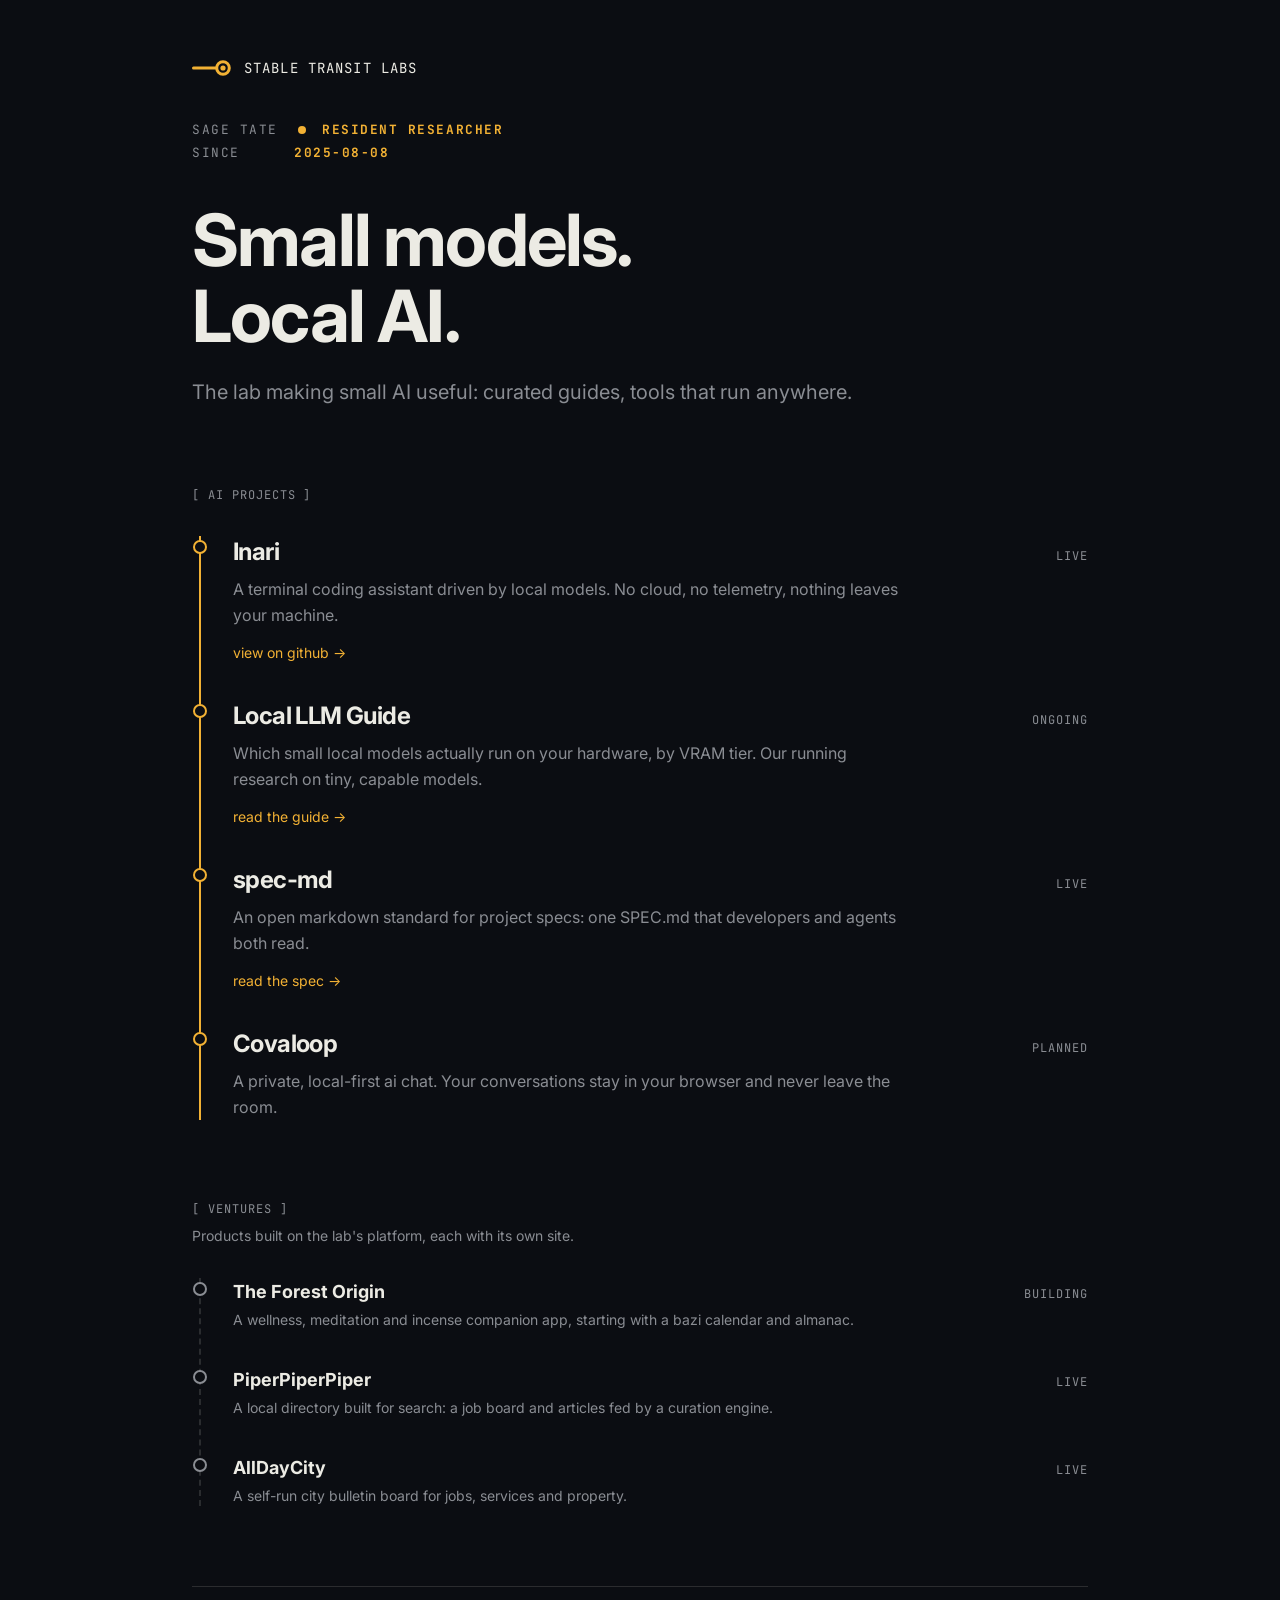
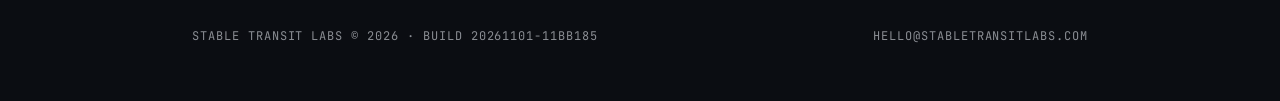
==== commit 9395f548: "deploy: sync from monorepo com-stabletransitlabs/www (11bb185) [ TL;DR ] - terminus mark in the head" ====
--- a/index.html
+++ b/index.html
@@ -1,2 +1,2 @@
-<!DOCTYPE html><html lang="en"><head><meta name="build" content="20261101-48a3dbd"><meta charset="utf-8"><link rel="icon" type="image/svg+xml" href="/favicon.svg"><meta name="viewport" content="width=device-width"><meta name="generator" content="Astro v7.4.4"><title>Stable Transit Labs | Small local AI</title><meta name="description" content="Stable Transit Labs researches and builds with small local AI models, and publishes what works."><link rel="preconnect" href="https://fonts.googleapis.com"><link rel="preconnect" href="https://fonts.gstatic.com" crossorigin><link href="https://fonts.googleapis.com/css2?family=Inter:wght@400;600;700&family=JetBrains+Mono:wght@400;700&display=swap" rel="stylesheet"><!-- visit counts: goatcounter only, cookieless, so no consent banner is needed; the endpoint is public --><script data-goatcounter="https://stabletransitlabs.goatcounter.com/count" async src="//gc.zgo.at/count.js"></script><link rel="stylesheet" href="/assets/Base.Bc2Kb2ad.css"><style>.sage-status-wrapper[data-astro-cid-mwfmpsfx]{font-family:var(--mono);flex-direction:column;align-items:flex-start;gap:.25rem;display:flex}.status-row[data-astro-cid-mwfmpsfx]{letter-spacing:.12em;align-items:center;gap:.75rem;font-size:.8rem;display:flex}.status-label[data-astro-cid-mwfmpsfx]{color:var(--mute);min-width:90px}.status-value[data-astro-cid-mwfmpsfx]{color:var(--amber);font-weight:700}.status-dot-wrapper[data-astro-cid-mwfmpsfx]{justify-content:center;align-items:center;width:16px;height:16px;display:inline-flex}.status-dot[data-astro-cid-mwfmpsfx]{background-color:var(--amber);border-radius:50%;width:8px;height:8px;display:inline-block}
-</style></head><body><main class="min-h-screen px-6 py-14"><div class="max-w-4xl mx-auto space-y-20"><header class="space-y-10"><div class="flex items-center gap-3"><!-- route mark: a line with a stop --><svg class="w-10 h-6" viewBox="0 0 40 24" fill="none" xmlns="http://www.w3.org/2000/svg" aria-hidden="true"><line x1="0" y1="12" x2="40" y2="12" stroke="#f2b134" stroke-width="2"></line><circle cx="24" cy="12" r="6" fill="#0b0d12" stroke="#f2b134" stroke-width="2"></circle></svg><span class="label !text-[var(--paper)] !text-sm">Stable Transit Labs</span></div><div class="sage-status-wrapper" data-astro-cid-mwfmpsfx><div class="status-row" data-astro-cid-mwfmpsfx><span class="status-label" data-astro-cid-mwfmpsfx>SAGE TATE</span><span class="status-dot-wrapper" data-astro-cid-mwfmpsfx><span class="status-dot" data-astro-cid-mwfmpsfx></span></span><span class="status-value" data-astro-cid-mwfmpsfx>RESIDENT RESEARCHER</span></div><div class="status-row" data-astro-cid-mwfmpsfx><span class="status-label" data-astro-cid-mwfmpsfx>SINCE</span><span class="status-value" data-astro-cid-mwfmpsfx>2025-08-08</span></div></div><div class="space-y-6"><h1 class="text-5xl md:text-7xl font-bold tracking-tight leading-[1.05]">Small models.<br>Local AI.</h1><p class="text-xl text-[var(--mute)] max-w-2xl">The lab making small AI useful: curated guides, tools that run anywhere.</p></div></header><section class="space-y-8"><h2 class="label">[ ai projects ]</h2><ol class="route"><li><a href="https://github.com/mirageglobe/inari" class="block group"><div class="flex items-baseline justify-between gap-3 mb-2"><h3 class="text-2xl font-bold tracking-tight group-hover:text-[var(--amber)]">Inari</h3><span class="label">live</span></div><p class="text-[var(--mute)] leading-relaxed max-w-2xl mb-3">A terminal coding assistant driven by local models. No cloud, no telemetry, nothing leaves your machine.</p><span class="text-sm text-[var(--amber)]">view on github &rarr;</span></a></li><li><a href="/guide" class="block group"><div class="flex items-baseline justify-between gap-3 mb-2"><h3 class="text-2xl font-bold tracking-tight group-hover:text-[var(--amber)]">Local LLM Guide</h3><span class="label">ongoing</span></div><p class="text-[var(--mute)] leading-relaxed max-w-2xl mb-3">Which small local models actually run on your hardware, by VRAM tier. Our running research on tiny, capable models.</p><span class="text-sm text-[var(--amber)]">read the guide &rarr;</span></a></li><li><a href="https://mirageglobe.github.io/spec-md" class="block group"><div class="flex items-baseline justify-between gap-3 mb-2"><h3 class="text-2xl font-bold tracking-tight group-hover:text-[var(--amber)]">spec-md</h3><span class="label">live</span></div><p class="text-[var(--mute)] leading-relaxed max-w-2xl mb-3">An open markdown standard for project specs: one SPEC.md that developers and agents both read.</p><span class="text-sm text-[var(--amber)]">read the spec &rarr;</span></a></li><li><div class="block group"><div class="flex items-baseline justify-between gap-3 mb-2"><h3 class="text-2xl font-bold tracking-tight group-hover:text-[var(--amber)]">Covaloop</h3><span class="label">planned</span></div><p class="text-[var(--mute)] leading-relaxed max-w-2xl mb-3">A private, local-first ai chat. Your conversations stay in your browser and never leave the room.</p></div></li></ol></section><section class="space-y-8"><div class="space-y-2"><h2 class="label">[ ventures ]</h2><p class="text-sm text-[var(--mute)]">Products built on the lab's platform, each with its own site.</p></div><ol class="route route-quiet"><li><a href="https://theforestorigin.com" class="block group"><div class="flex items-baseline justify-between gap-3 mb-1"><h3 class="text-lg font-bold group-hover:text-[var(--amber)]">The Forest Origin</h3><span class="label">building</span></div><p class="text-sm text-[var(--mute)] max-w-2xl">A wellness, meditation and incense companion app, starting with a bazi calendar and almanac.</p></a></li><li><a href="https://piperpiperpiper.com" class="block group"><div class="flex items-baseline justify-between gap-3 mb-1"><h3 class="text-lg font-bold group-hover:text-[var(--amber)]">PiperPiperPiper</h3><span class="label">building</span></div><p class="text-sm text-[var(--mute)] max-w-2xl">A local directory built for search: a job board and articles fed by a curation engine.</p></a></li><li><a href="https://alldaycity.com" class="block group"><div class="flex items-baseline justify-between gap-3 mb-1"><h3 class="text-lg font-bold group-hover:text-[var(--amber)]">AllDayCity</h3><span class="label">live</span></div><p class="text-sm text-[var(--mute)] max-w-2xl">A self-run city bulletin board for jobs, services and property.</p></a></li></ol></section><footer class="pt-10 border-t border-[var(--line)] flex flex-wrap items-baseline justify-between gap-3"><span class="label">Stable Transit Labs &copy; 2026 &middot; build 20261101-48a3dbd</span><a href="mailto:hello@stabletransitlabs.com" class="label hover:text-[var(--amber)]">hello@stabletransitlabs.com</a></footer></div></main></body></html>+<!DOCTYPE html><html lang="en"><head><meta name="build" content="20261101-11bb185"><meta charset="utf-8"><link rel="icon" type="image/svg+xml" href="/favicon.svg"><meta name="viewport" content="width=device-width"><meta name="generator" content="Astro v7.4.4"><title>Stable Transit Labs | Small local AI</title><meta name="description" content="Stable Transit Labs researches and builds with small local AI models, and publishes what works."><link rel="preconnect" href="https://fonts.googleapis.com"><link rel="preconnect" href="https://fonts.gstatic.com" crossorigin><link href="https://fonts.googleapis.com/css2?family=Inter:wght@400;600;700&family=JetBrains+Mono:wght@400;700&display=swap" rel="stylesheet"><!-- visit counts: goatcounter only, cookieless, so no consent banner is needed; the endpoint is public --><script data-goatcounter="https://stabletransitlabs.goatcounter.com/count" async src="//gc.zgo.at/count.js"></script><link rel="stylesheet" href="/assets/Base.Bc2Kb2ad.css"><style>.sage-status-wrapper[data-astro-cid-mwfmpsfx]{font-family:var(--mono);flex-direction:column;align-items:flex-start;gap:.25rem;display:flex}.status-row[data-astro-cid-mwfmpsfx]{letter-spacing:.12em;align-items:center;gap:.75rem;font-size:.8rem;display:flex}.status-label[data-astro-cid-mwfmpsfx]{color:var(--mute);min-width:90px}.status-value[data-astro-cid-mwfmpsfx]{color:var(--amber);font-weight:700}.status-dot-wrapper[data-astro-cid-mwfmpsfx]{justify-content:center;align-items:center;width:16px;height:16px;display:inline-flex}.status-dot[data-astro-cid-mwfmpsfx]{background-color:var(--amber);border-radius:50%;width:8px;height:8px;display:inline-block}
+</style></head><body><main class="min-h-screen px-6 py-14"><div class="max-w-4xl mx-auto space-y-20"><header class="space-y-10"><div class="flex items-center gap-3"><!-- terminus mark: the line arrives and ends at a station with a dot (brand.md, logo/) --><svg class="w-10 h-6" viewBox="0 0 40 24" fill="none" xmlns="http://www.w3.org/2000/svg" aria-hidden="true"><line x1="1.5" y1="12" x2="31" y2="12" stroke="#f2b134" stroke-width="3" stroke-linecap="round"></line><circle cx="31" cy="12" r="6.3" fill="#0b0d12" stroke="#f2b134" stroke-width="3"></circle><circle cx="31" cy="12" r="2.6" fill="#f2b134"></circle></svg><span class="label !text-[var(--paper)] !text-sm">Stable Transit Labs</span></div><div class="sage-status-wrapper" data-astro-cid-mwfmpsfx><div class="status-row" data-astro-cid-mwfmpsfx><span class="status-label" data-astro-cid-mwfmpsfx>SAGE TATE</span><span class="status-dot-wrapper" data-astro-cid-mwfmpsfx><span class="status-dot" data-astro-cid-mwfmpsfx></span></span><span class="status-value" data-astro-cid-mwfmpsfx>RESIDENT RESEARCHER</span></div><div class="status-row" data-astro-cid-mwfmpsfx><span class="status-label" data-astro-cid-mwfmpsfx>SINCE</span><span class="status-value" data-astro-cid-mwfmpsfx>2025-08-08</span></div></div><div class="space-y-6"><h1 class="text-5xl md:text-7xl font-bold tracking-tight leading-[1.05]">Small models.<br>Local AI.</h1><p class="text-xl text-[var(--mute)] max-w-2xl">The lab making small AI useful: curated guides, tools that run anywhere.</p></div></header><section class="space-y-8"><h2 class="label">[ ai projects ]</h2><ol class="route"><li><a href="https://github.com/mirageglobe/inari" class="block group"><div class="flex items-baseline justify-between gap-3 mb-2"><h3 class="text-2xl font-bold tracking-tight group-hover:text-[var(--amber)]">Inari</h3><span class="label">live</span></div><p class="text-[var(--mute)] leading-relaxed max-w-2xl mb-3">A terminal coding assistant driven by local models. No cloud, no telemetry, nothing leaves your machine.</p><span class="text-sm text-[var(--amber)]">view on github &rarr;</span></a></li><li><a href="/guide" class="block group"><div class="flex items-baseline justify-between gap-3 mb-2"><h3 class="text-2xl font-bold tracking-tight group-hover:text-[var(--amber)]">Local LLM Guide</h3><span class="label">ongoing</span></div><p class="text-[var(--mute)] leading-relaxed max-w-2xl mb-3">Which small local models actually run on your hardware, by VRAM tier. Our running research on tiny, capable models.</p><span class="text-sm text-[var(--amber)]">read the guide &rarr;</span></a></li><li><a href="https://mirageglobe.github.io/spec-md" class="block group"><div class="flex items-baseline justify-between gap-3 mb-2"><h3 class="text-2xl font-bold tracking-tight group-hover:text-[var(--amber)]">spec-md</h3><span class="label">live</span></div><p class="text-[var(--mute)] leading-relaxed max-w-2xl mb-3">An open markdown standard for project specs: one SPEC.md that developers and agents both read.</p><span class="text-sm text-[var(--amber)]">read the spec &rarr;</span></a></li><li><div class="block group"><div class="flex items-baseline justify-between gap-3 mb-2"><h3 class="text-2xl font-bold tracking-tight group-hover:text-[var(--amber)]">Covaloop</h3><span class="label">planned</span></div><p class="text-[var(--mute)] leading-relaxed max-w-2xl mb-3">A private, local-first ai chat. Your conversations stay in your browser and never leave the room.</p></div></li></ol></section><section class="space-y-8"><div class="space-y-2"><h2 class="label">[ ventures ]</h2><p class="text-sm text-[var(--mute)]">Products built on the lab's platform, each with its own site.</p></div><ol class="route route-quiet"><li><a href="https://theforestorigin.com" class="block group"><div class="flex items-baseline justify-between gap-3 mb-1"><h3 class="text-lg font-bold group-hover:text-[var(--amber)]">The Forest Origin</h3><span class="label">building</span></div><p class="text-sm text-[var(--mute)] max-w-2xl">A wellness, meditation and incense companion app, starting with a bazi calendar and almanac.</p></a></li><li><a href="https://piperpiperpiper.com" class="block group"><div class="flex items-baseline justify-between gap-3 mb-1"><h3 class="text-lg font-bold group-hover:text-[var(--amber)]">PiperPiperPiper</h3><span class="label">live</span></div><p class="text-sm text-[var(--mute)] max-w-2xl">A local directory built for search: a job board and articles fed by a curation engine.</p></a></li><li><a href="https://alldaycity.com" class="block group"><div class="flex items-baseline justify-between gap-3 mb-1"><h3 class="text-lg font-bold group-hover:text-[var(--amber)]">AllDayCity</h3><span class="label">live</span></div><p class="text-sm text-[var(--mute)] max-w-2xl">A self-run city bulletin board for jobs, services and property.</p></a></li></ol></section><footer class="pt-10 border-t border-[var(--line)] flex flex-wrap items-baseline justify-between gap-3"><span class="label">Stable Transit Labs &copy; 2026 &middot; build 20261101-11bb185</span><a href="mailto:hello@stabletransitlabs.com" class="label hover:text-[var(--amber)]">hello@stabletransitlabs.com</a></footer></div></main></body></html>
